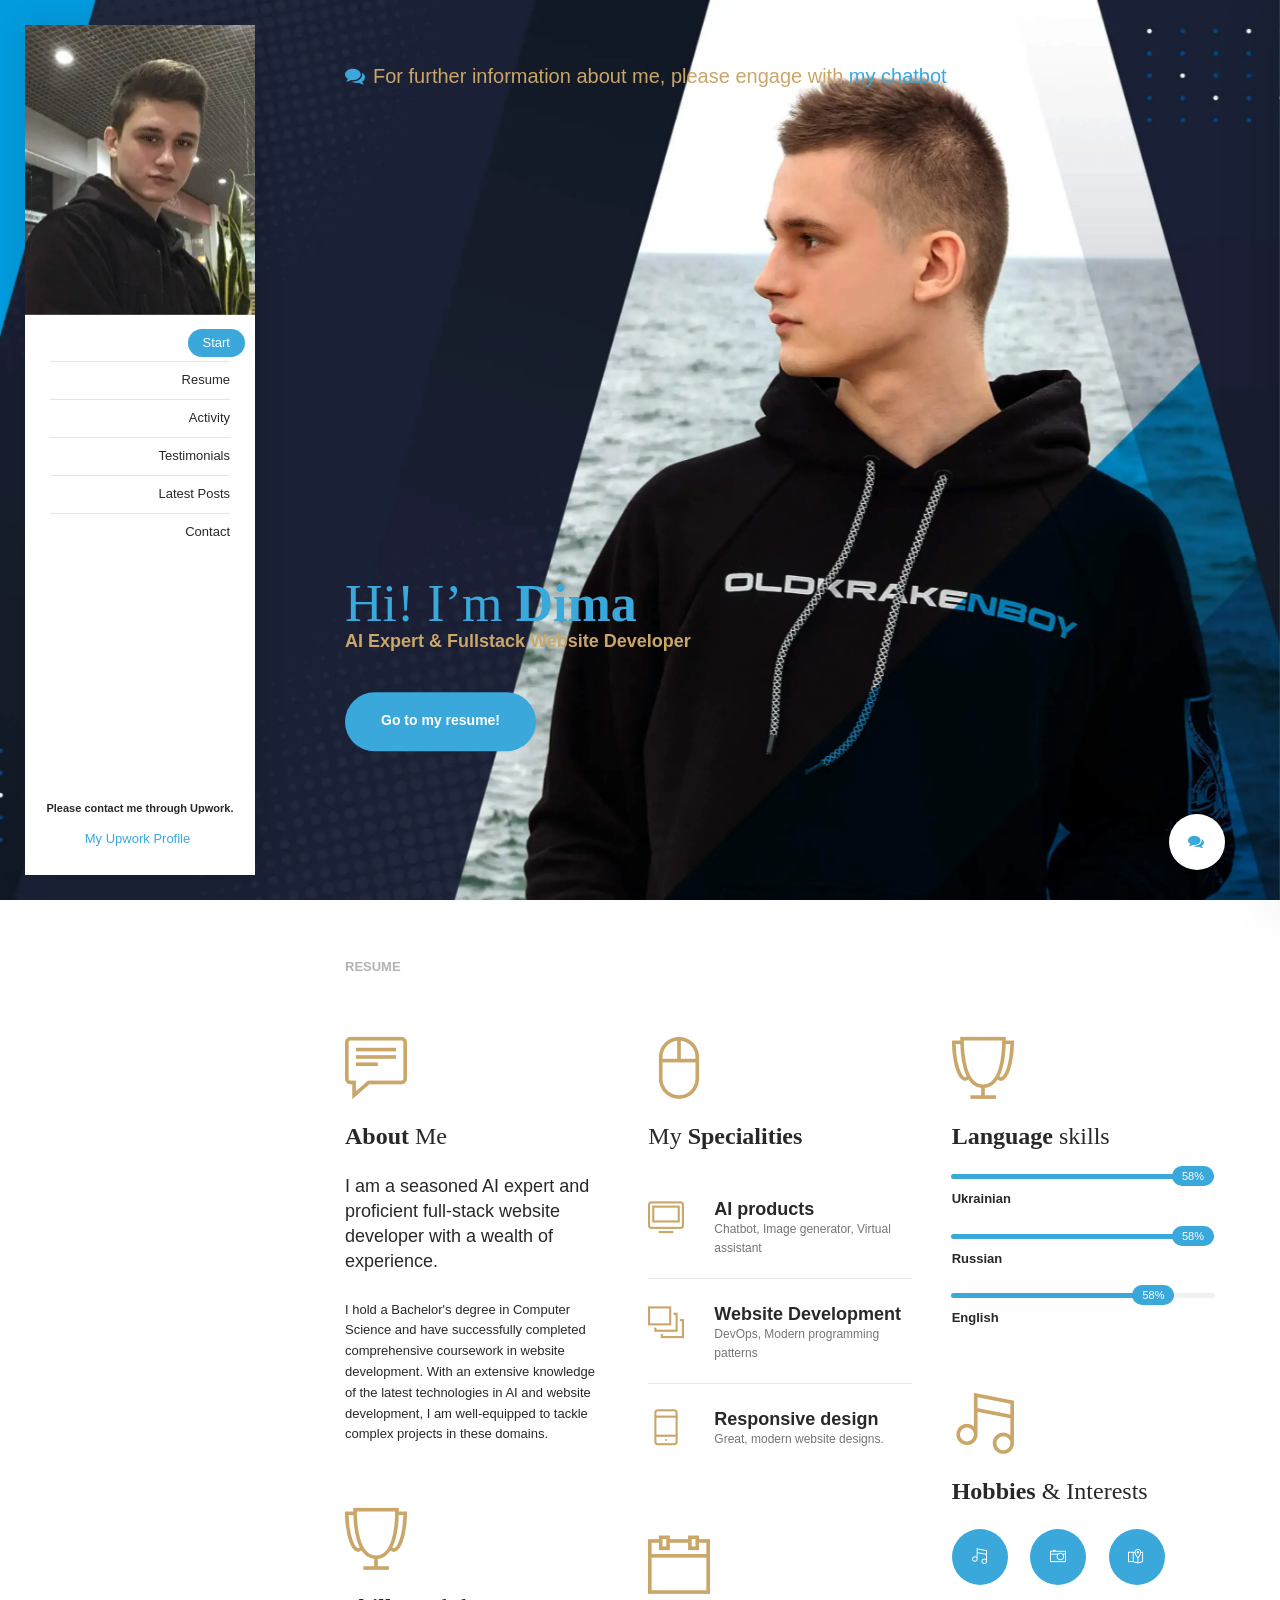
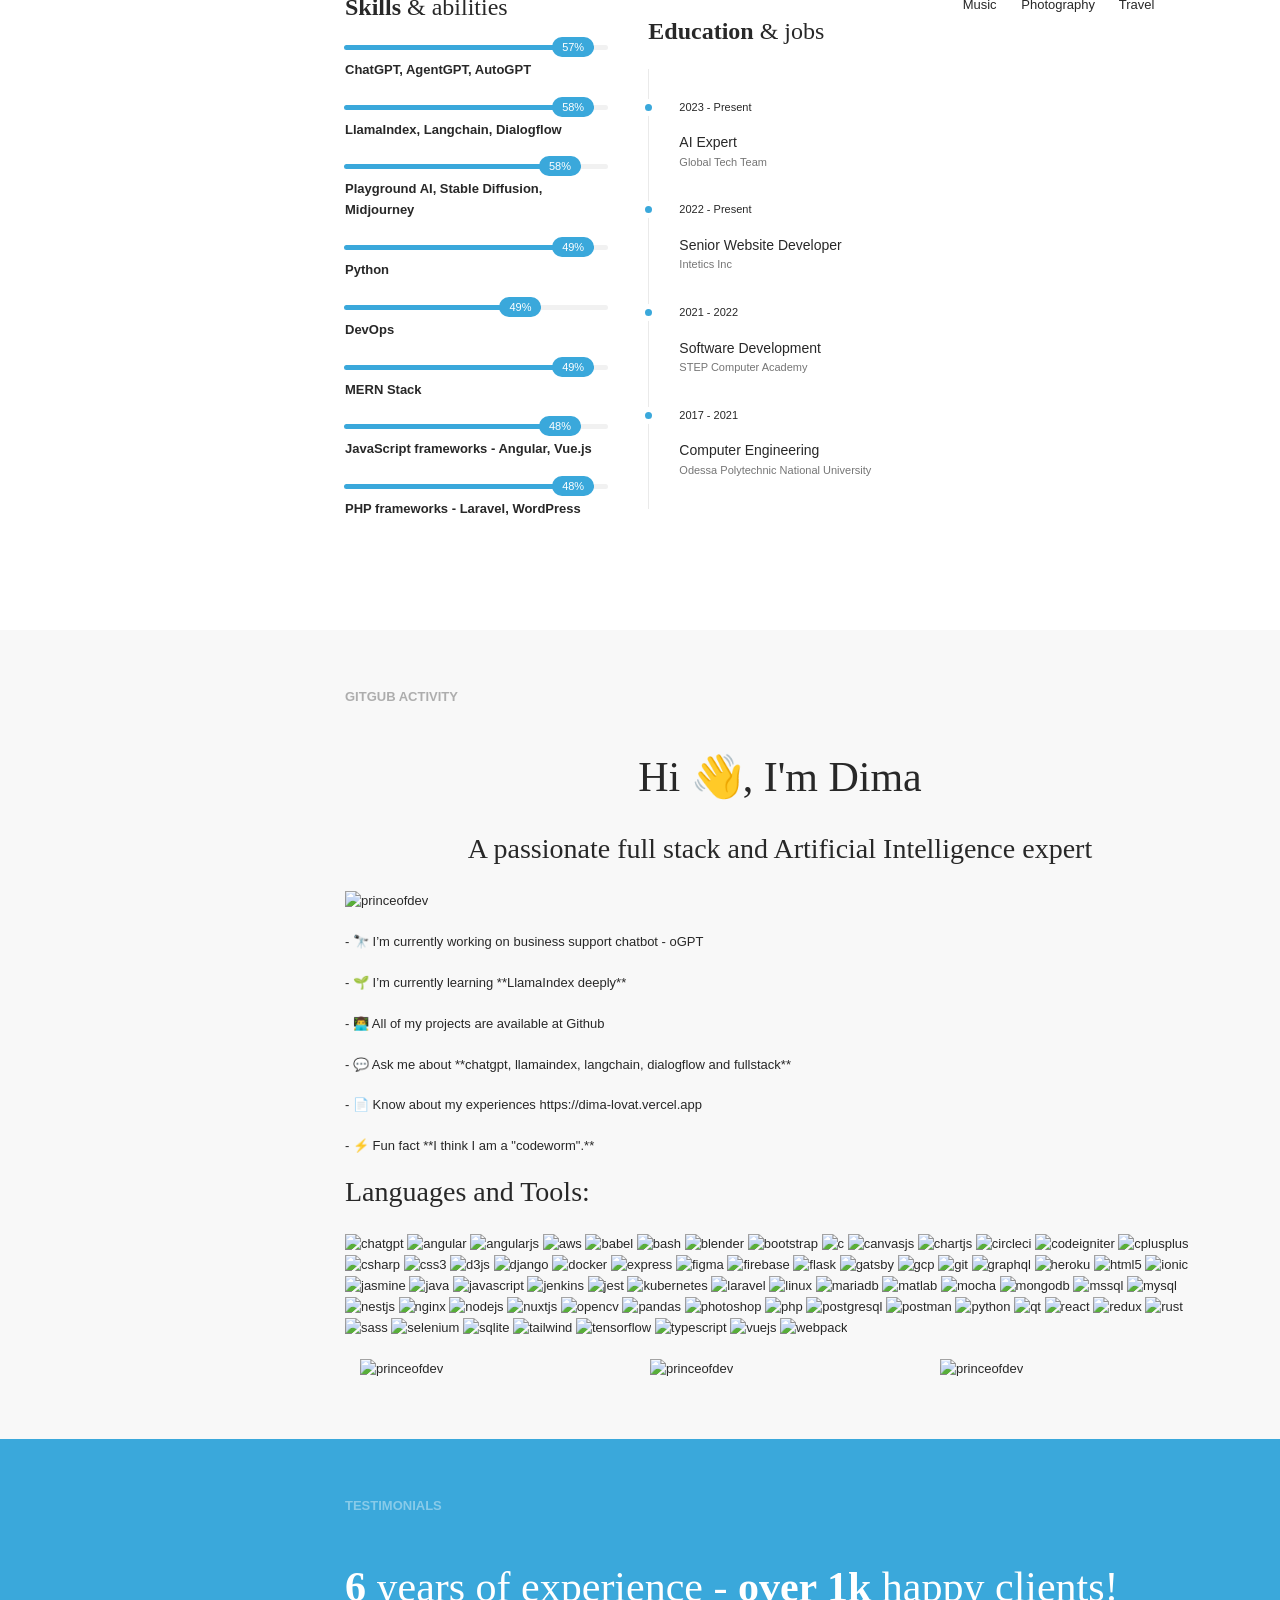
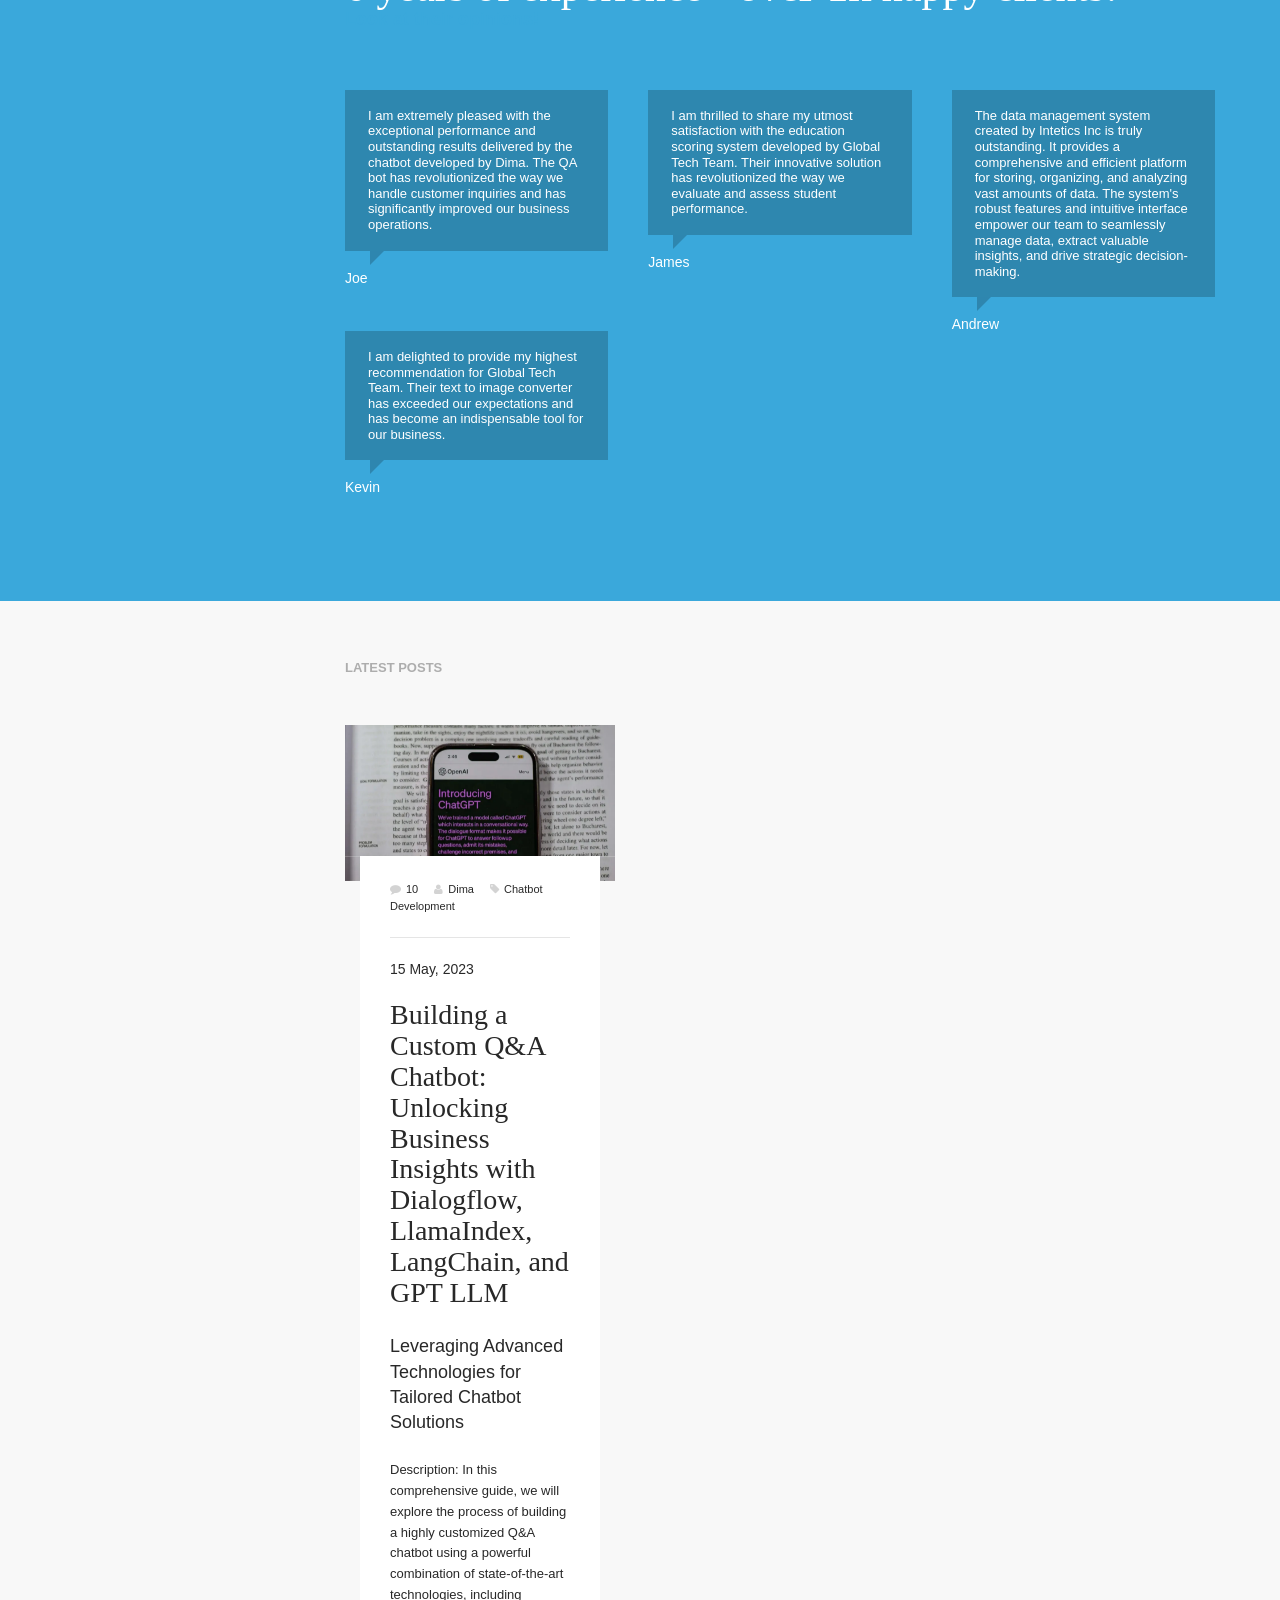
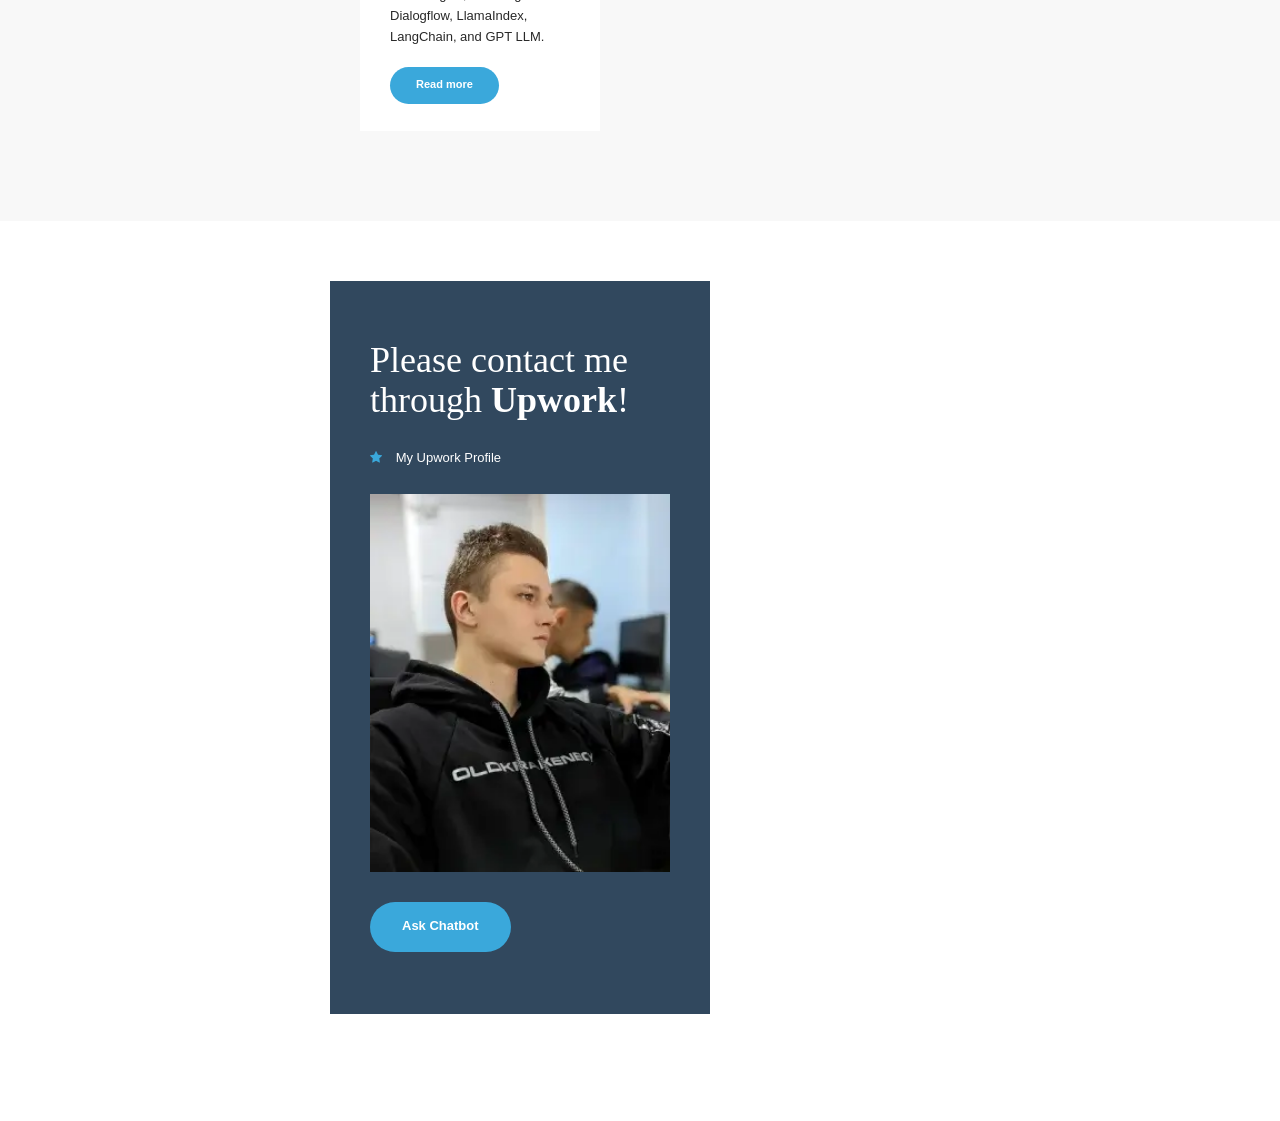
==== index.html @ c326ad03 "jpg to webp" ====
<!DOCTYPE html>
<html lang="en">
    <head>
        <meta http-equiv="Content-Type" content="text/html; charset=UTF-8" />
        <meta name="viewport" content="width=device-width, initial-scale=1.0, maximum-scale=1.0, user-scalable=0" />

        <title>Dima</title>

        <link rel="shortcut icon" href="assets/img/favicon.png" />
        <link rel="apple-touch-icon" href="assets/img/favicon_60x60.png" />
        <link rel="apple-touch-icon" sizes="76x76" href="assets/img/favicon_76x76.png" />
        <link rel="apple-touch-icon" sizes="120x120" href="assets/img/favicon_120x120.png" />
        <link rel="apple-touch-icon" sizes="152x152" href="assets/img/favicon_152x152.png" />

        <link rel="stylesheet" href="assets/css/styles.css" />

        <link rel="stylesheet" href="assets/css/theme.css" />
        <link rel="stylesheet" href="assets/css/color/blue-beige.css" id="color" />

    </head>

    <body class="header-vertical">

        <div id="page-loader" class="bg-white"></div>

        <header id="header" class="bg-white hidden-sm hidden-xs">

            <div class="photo">
                <img src="assets/img/photos/avatar.webp" alt="..." />
            </div>

            <nav id="main-menu">
                <ul class="nav nav-vertical">
                    <li><a href="#start"><span>Start</span></a></li>
                    <li><a href="#resume"><span>Resume</span></a></li>
                    <li><a href="#portfolio"><span>Activity</span></a></li>
                    <li><a href="#testimonials"><span>Testimonials</span></a></li>
                    <li><a href="#posts"><span>Latest Posts</span></a></li>
                    <li><a href="#contact"><span>Contact</span></a></li>
                </ul>
            </nav>

            <div class="social-media">
                <strong class="text-sm">Please contact me through Upwork.</strong>
                <ul class="list-inline margin-t-10">
                    <li><a class="custom-color-text" href="https://www.upwork.com/freelancers/~01b60bf5d9cc4f110d">My Upwork Profile</a></li>
                </ul>
            </div>

        </header>

        <div id="content" class="bg-white">

            <section id="start" class="section fullheight bg-white padding-v-60">

                <div class="bg-image animated infinite zooming"><img src="assets/img/photos/bg.webp" alt="..." /></div>

                <div class="container container-wide text-lg text-tertiary">
                    <i class="icon-before fa fa-comments text-primary"></i>For further information about me, please engage with <a href="#" data-target="messenger" class="text-primary">my chatbot</a>
                </div>

                <div class="container container-wide v-bottom padding-v-80">
                    <h1 class="text-lg margin-b-0 custom-color-text">Hi! I’m <strong>Dima</strong></h1>
                    <h5 class="text-tertiary margin-b-40">AI Expert & Fullstack Website Developer</h5>
                    <span data-target="local-scroll"><a href="#resume" class="btn btn-lg btn-primary"><span>Go to my resume!</span><i class="ti-arrow-down"></i></a></span>
                </div>
                
            </section>

            <section id="resume" class="section padding-v-60">

                <div class="container container-wide">

                    <h6 class="margin-b-50">Resume</h6>
                    
                    <div class="row padding-lg">
                        <div class="col-md-4 col-sm-6 col-xs-12">

                            <div class="resume-box">
                                <span class="icon animated" data-animation="fadeInDown"><i class="ti-comment-alt text-tertiary"></i></span>
                                <h4><strong>About</strong> Me</h4>
                                <p class="lead">I am a seasoned AI expert and proficient full-stack website developer with a wealth of experience.</p>
                                <p>I hold a Bachelor's degree in Computer Science and have successfully completed comprehensive coursework in website development. With an extensive knowledge of the latest technologies in AI and website development, I am well-equipped to tackle complex projects in these domains.</p>   
                            </div>

                            <div class="resume-box">
                                <span class="icon animated" data-animation="fadeInDown"><i class="ti-cup text-tertiary"></i></span>
                                <h4><strong>Skills</strong> &amp; abilities</h4>
                                <div class="skill">
                                    <div class="progress progress-animated">
                                        <div class="progress-bar progress-bar-primary" role="progressbar" aria-valuenow="95" aria-valuemin="0" aria-valuemax="100">
                                            <span></span>
                                        </div>
                                    </div>
                                    <strong>ChatGPT, AgentGPT, AutoGPT</strong>
                                </div>
                                <div class="skill">
                                    <div class="progress progress-animated">
                                        <div class="progress-bar progress-bar-primary" role="progressbar" aria-valuenow="95" aria-valuemin="0" aria-valuemax="100">
                                            <span></span>
                                        </div>
                                    </div>
                                    <strong>LlamaIndex, Langchain, Dialogflow</strong>
                                </div>
                                <div class="skill">
                                    <div class="progress progress-animated">
                                        <div class="progress-bar progress-bar-primary" role="progressbar" aria-valuenow="90" aria-valuemin="0" aria-valuemax="100">
                                            <span></span>
                                        </div>
                                    </div>
                                    <strong>Playground AI, Stable Diffusion, Midjourney</strong>
                                </div>
                                <div class="skill">
                                    <div class="progress progress-animated">
                                        <div class="progress-bar progress-bar-primary" role="progressbar" aria-valuenow="95" aria-valuemin="0" aria-valuemax="100">
                                            <span></span>
                                        </div>
                                    </div>
                                    <strong>Python</strong>
                                </div>
                                <div class="skill">
                                    <div class="progress progress-animated">
                                        <div class="progress-bar progress-bar-primary" role="progressbar" aria-valuenow="75" aria-valuemin="0" aria-valuemax="100">
                                            <span></span>
                                        </div>
                                    </div>
                                    <strong>DevOps</strong>
                                </div>
                                <div class="skill">
                                    <div class="progress progress-animated">
                                        <div class="progress-bar progress-bar-primary" role="progressbar" aria-valuenow="95" aria-valuemin="0" aria-valuemax="100">
                                            <span></span>
                                        </div>
                                    </div>
                                    <strong>MERN Stack</strong>
                                </div>
                                <div class="skill">
                                    <div class="progress progress-animated">
                                        <div class="progress-bar progress-bar-primary" role="progressbar" aria-valuenow="90" aria-valuemin="0" aria-valuemax="100">
                                            <span></span>
                                        </div>
                                    </div>
                                    <strong>JavaScript frameworks - Angular, Vue.js</strong>
                                </div>
                                <div class="skill">
                                    <div class="progress progress-animated">
                                        <div class="progress-bar progress-bar-primary" role="progressbar" aria-valuenow="95" aria-valuemin="0" aria-valuemax="100">
                                            <span></span>
                                        </div>
                                    </div>
                                    <strong>PHP frameworks - Laravel, WordPress</strong>
                                </div>
                            </div>

                        </div>
                        <div class="col-md-4 col-sm-6 col-xs-12">

                            <div class="resume-box">
                                <span class="icon animated" data-animation="fadeInDown"><i class="ti-mouse-alt text-tertiary"></i></span>
                                <h4>My <strong>Specialities</strong></h4>
                                <div class="speciality">
                                    <span class="speciality-icon"><i class="text-tertiary ti-desktop"></i></span>
                                    <div class="speciality-content">
                                        <h5 class="margin-b-0">AI products</h5>
                                        <p class="speciaity-description">Chatbot, Image generator, Virtual assistant</p>
                                    </div>
                                </div>
                                <div class="speciality">
                                    <span class="speciality-icon"><i class="text-tertiary ti-layers-alt"></i></span>
                                    <div class="speciality-content">
                                        <h5 class="margin-b-0">Website Development</h5>
                                        <p class="speciaity-description">DevOps, Modern programming patterns</p>
                                    </div>
                                </div>
                                <div class="speciality">
                                    <span class="speciality-icon"><i class="text-tertiary ti-mobile"></i></span>
                                    <div class="speciality-content">
                                        <h5 class="margin-b-0">Responsive design</h5>
                                        <p class="speciaity-description">Great, modern website designs.</p>
                                    </div>
                                </div>
                            </div>

                            <div class="resume-box">
                                <span class="icon animated" data-animation="fadeInDown"><i class="ti-calendar text-tertiary"></i></span>
                                <h4><strong>Education</strong> &amp; jobs</h4>
                                <div class="timeline">
                                    <div class="timeline-event te-primary">
                                        <span class="event-date">2023 - Present</span>
                                        <span class="event-name">AI Expert</span>
                                        <span class="event-description">Global Tech Team</span>
                                    </div>
                                    <div class="timeline-event te-primary">
                                        <span class="event-date">2022 - Present</span>
                                        <span class="event-name">Senior Website Developer</span>
                                        <span class="event-description">Intetics Inc</span>
                                    </div>
                                    <div class="timeline-event te-primary">
                                        <span class="event-date">2021 - 2022</span>
                                        <span class="event-name">Software Development</span>
                                        <span class="event-description">STEP Computer Academy</span>
                                    </div>
                                    <div class="timeline-event te-primary">
                                        <span class="event-date">2017 - 2021</span>
                                        <span class="event-name">Computer Engineering</span>
                                        <span class="event-description">Odessa Polytechnic National University</span>
                                    </div>
                                </div>
                            </div>

                        </div>
                        <div class="col-md-4 col-sm-6 col-xs-12">

                            <div class="resume-box">
                                <span class="icon animated" data-animation="fadeInDown"><i class="ti-cup text-tertiary"></i></span>
                                <h4><strong>Language</strong> skills</h4>
                                <div class="skill">
                                    <div class="progress progress-animated">
                                        <div class="progress-bar progress-bar-primary" role="progressbar" aria-valuenow="100" aria-valuemin="0" aria-valuemax="100">
                                            <span></span>
                                        </div>
                                    </div>
                                    <strong>Ukrainian</strong>
                                </div>
                                <div class="skill">
                                    <div class="progress progress-animated">
                                        <div class="progress-bar progress-bar-primary" role="progressbar" aria-valuenow="100" aria-valuemin="0" aria-valuemax="100">
                                            <span></span>
                                        </div>
                                    </div>
                                    <strong>Russian</strong>
                                </div>
                                <div class="skill">
                                    <div class="progress progress-animated">
                                        <div class="progress-bar progress-bar-primary" role="progressbar" aria-valuenow="85" aria-valuemin="0" aria-valuemax="100">
                                            <span></span>
                                        </div>
                                    </div>
                                    <strong>English</strong>
                                </div>
                            </div>

                            <div class="resume-box">
                                <span class="icon animated" data-animation="fadeInDown"><i class="ti-music-alt text-tertiary"></i></span>
                                <h4><strong>Hobbies</strong> &amp; Interests</h4>
                                    <ul class="list-inline">
                                    <li>
                                        <div class="icon-box text-center">
                                            <span class="icon icon-sm icon-circle icon-primary icon-filled"><i class="ti-music-alt"></i></span>
                                            <span class="title">Music</span>
                                        </div> 
                                    </li> 
                                    <li>
                                        <div class="icon-box text-center">
                                            <span class="icon icon-sm icon-circle icon-primary icon-filled"><i class="ti-camera"></i></span>
                                            <span class="title">Photography</span>
                                        </div> 
                                    </li> 
                                    <li>
                                        <div class="icon-box text-center">
                                            <span class="icon icon-sm icon-circle icon-primary icon-filled"><i class="ti-map-alt"></i></span>
                                            <span class="title">Travel</span>
                                        </div> 
                                    </li> 
                                </ul>
                            </div>

                        </div>
                    </div>     

                </div>
                
            </section>
            <section id="portfolio" class="section bg-grey padding-v-60">
                <div class="container container-wide">
                    <h6 class="margin-b-50">Gitgub Activity</h6>

                    <h1 align="center">Hi 👋, I'm Dima</h1>
                    <h3 align="center">A passionate full stack and Artificial Intelligence expert</h3>
                    <p align="left"> <img src="https://komarev.com/ghpvc/?username=princeofdev&label=Profile%20views&color=0e75b6&style=flat" alt="princeofdev" /> </p>

                    <p>- 🔭 I’m currently working on business support chatbot - <a href="https://github.com/princeofdev/oGPT">oGPT</a></p>

                    <p>- 🌱 I’m currently learning **LlamaIndex deeply**</p>

                    <p>- 👨‍💻 All of my projects are available at <a href="https://github.com/princeofdev">Github</a></p>

                    <p>- 💬 Ask me about **chatgpt, llamaindex, langchain, dialogflow and fullstack**</p>

                    <p>- 📄 Know about my experiences <a href="https://dima-lovat.vercel.app">https://dima-lovat.vercel.app</a></p>

                    <p>- ⚡ Fun fact **I think I am a "codeworm".**</p>

                    <h3 align="left">Languages and Tools:</h3>
                    <p align="left"> <a href="https://openai.com" target="_blank" rel="noreferrer"> <img src="https://img.uxwing.com/wp-content/themes/uxwing/download/brands-social-media/chatgpt-icon.svg" alt="chatgpt" width="40" height="40"/> </a> <a href="https://angular.io" target="_blank" rel="noreferrer"> <img src="https://angular.io/assets/images/logos/angular/angular.svg" alt="angular" width="40" height="40"/> </a> <a href="https://angular.io" target="_blank" rel="noreferrer"> <img src="https://raw.githubusercontent.com/devicons/devicon/master/icons/angularjs/angularjs-original-wordmark.svg" alt="angularjs" width="40" height="40"/> </a> <a href="https://aws.amazon.com" target="_blank" rel="noreferrer"> <img src="https://raw.githubusercontent.com/devicons/devicon/master/icons/amazonwebservices/amazonwebservices-original-wordmark.svg" alt="aws" width="40" height="40"/> </a> <a href="https://babeljs.io/" target="_blank" rel="noreferrer"> <img src="https://www.vectorlogo.zone/logos/babeljs/babeljs-icon.svg" alt="babel" width="40" height="40"/> </a> <a href="https://www.gnu.org/software/bash/" target="_blank" rel="noreferrer"> <img src="https://www.vectorlogo.zone/logos/gnu_bash/gnu_bash-icon.svg" alt="bash" width="40" height="40"/> </a> <a href="https://www.blender.org/" target="_blank" rel="noreferrer"> <img src="https://download.blender.org/branding/community/blender_community_badge_white.svg" alt="blender" width="40" height="40"/> </a> <a href="https://getbootstrap.com" target="_blank" rel="noreferrer"> <img src="https://raw.githubusercontent.com/devicons/devicon/master/icons/bootstrap/bootstrap-plain-wordmark.svg" alt="bootstrap" width="40" height="40"/> </a> <a href="https://www.cprogramming.com/" target="_blank" rel="noreferrer"> <img src="https://raw.githubusercontent.com/devicons/devicon/master/icons/c/c-original.svg" alt="c" width="40" height="40"/> </a> <a href="https://canvasjs.com" target="_blank" rel="noreferrer"> <img src="https://raw.githubusercontent.com/Hardik0307/Hardik0307/master/assets/canvasjs-charts.svg" alt="canvasjs" width="40" height="40"/> </a> <a href="https://www.chartjs.org" target="_blank" rel="noreferrer"> <img src="https://www.chartjs.org/media/logo-title.svg" alt="chartjs" width="40" height="40"/> </a> <a href="https://circleci.com" target="_blank" rel="noreferrer"> <img src="https://www.vectorlogo.zone/logos/circleci/circleci-icon.svg" alt="circleci" width="40" height="40"/> </a> <a href="https://codeigniter.com" target="_blank" rel="noreferrer"> <img src="https://cdn.worldvectorlogo.com/logos/codeigniter.svg" alt="codeigniter" width="40" height="40"/> </a> <a href="https://www.w3schools.com/cpp/" target="_blank" rel="noreferrer"> <img src="https://raw.githubusercontent.com/devicons/devicon/master/icons/cplusplus/cplusplus-original.svg" alt="cplusplus" width="40" height="40"/> </a> <a href="https://www.w3schools.com/cs/" target="_blank" rel="noreferrer"> <img src="https://raw.githubusercontent.com/devicons/devicon/master/icons/csharp/csharp-original.svg" alt="csharp" width="40" height="40"/> </a> <a href="https://www.w3schools.com/css/" target="_blank" rel="noreferrer"> <img src="https://raw.githubusercontent.com/devicons/devicon/master/icons/css3/css3-original-wordmark.svg" alt="css3" width="40" height="40"/> </a> <a href="https://d3js.org/" target="_blank" rel="noreferrer"> <img src="https://raw.githubusercontent.com/devicons/devicon/master/icons/d3js/d3js-original.svg" alt="d3js" width="40" height="40"/> </a> <a href="https://www.djangoproject.com/" target="_blank" rel="noreferrer"> <img src="https://cdn.worldvectorlogo.com/logos/django.svg" alt="django" width="40" height="40"/> </a> <a href="https://www.docker.com/" target="_blank" rel="noreferrer"> <img src="https://raw.githubusercontent.com/devicons/devicon/master/icons/docker/docker-original-wordmark.svg" alt="docker" width="40" height="40"/> </a> <a href="https://expressjs.com" target="_blank" rel="noreferrer"> <img src="https://raw.githubusercontent.com/devicons/devicon/master/icons/express/express-original-wordmark.svg" alt="express" width="40" height="40"/> </a> <a href="https://www.figma.com/" target="_blank" rel="noreferrer"> <img src="https://www.vectorlogo.zone/logos/figma/figma-icon.svg" alt="figma" width="40" height="40"/> </a> <a href="https://firebase.google.com/" target="_blank" rel="noreferrer"> <img src="https://www.vectorlogo.zone/logos/firebase/firebase-icon.svg" alt="firebase" width="40" height="40"/> </a> <a href="https://flask.palletsprojects.com/" target="_blank" rel="noreferrer"> <img src="https://www.vectorlogo.zone/logos/pocoo_flask/pocoo_flask-icon.svg" alt="flask" width="40" height="40"/> </a> <a href="https://www.gatsbyjs.com/" target="_blank" rel="noreferrer"> <img src="https://www.vectorlogo.zone/logos/gatsbyjs/gatsbyjs-icon.svg" alt="gatsby" width="40" height="40"/> </a> <a href="https://cloud.google.com" target="_blank" rel="noreferrer"> <img src="https://www.vectorlogo.zone/logos/google_cloud/google_cloud-icon.svg" alt="gcp" width="40" height="40"/> </a> <a href="https://git-scm.com/" target="_blank" rel="noreferrer"> <img src="https://www.vectorlogo.zone/logos/git-scm/git-scm-icon.svg" alt="git" width="40" height="40"/> </a> <a href="https://graphql.org" target="_blank" rel="noreferrer"> <img src="https://www.vectorlogo.zone/logos/graphql/graphql-icon.svg" alt="graphql" width="40" height="40"/> </a> <a href="https://heroku.com" target="_blank" rel="noreferrer"> <img src="https://www.vectorlogo.zone/logos/heroku/heroku-icon.svg" alt="heroku" width="40" height="40"/> </a> <a href="https://www.w3.org/html/" target="_blank" rel="noreferrer"> <img src="https://raw.githubusercontent.com/devicons/devicon/master/icons/html5/html5-original-wordmark.svg" alt="html5" width="40" height="40"/> </a> <a href="https://ionicframework.com" target="_blank" rel="noreferrer"> <img src="https://upload.wikimedia.org/wikipedia/commons/d/d1/Ionic_Logo.svg" alt="ionic" width="40" height="40"/> </a> <a href="https://jasmine.github.io/" target="_blank" rel="noreferrer"> <img src="https://www.vectorlogo.zone/logos/jasmine/jasmine-icon.svg" alt="jasmine" width="40" height="40"/> </a> <a href="https://www.java.com" target="_blank" rel="noreferrer"> <img src="https://raw.githubusercontent.com/devicons/devicon/master/icons/java/java-original.svg" alt="java" width="40" height="40"/> </a> <a href="https://developer.mozilla.org/en-US/docs/Web/JavaScript" target="_blank" rel="noreferrer"> <img src="https://raw.githubusercontent.com/devicons/devicon/master/icons/javascript/javascript-original.svg" alt="javascript" width="40" height="40"/> </a> <a href="https://www.jenkins.io" target="_blank" rel="noreferrer"> <img src="https://www.vectorlogo.zone/logos/jenkins/jenkins-icon.svg" alt="jenkins" width="40" height="40"/> </a> <a href="https://jestjs.io" target="_blank" rel="noreferrer"> <img src="https://www.vectorlogo.zone/logos/jestjsio/jestjsio-icon.svg" alt="jest" width="40" height="40"/> </a> <a href="https://kubernetes.io" target="_blank" rel="noreferrer"> <img src="https://www.vectorlogo.zone/logos/kubernetes/kubernetes-icon.svg" alt="kubernetes" width="40" height="40"/> </a> <a href="https://laravel.com/" target="_blank" rel="noreferrer"> <img src="https://raw.githubusercontent.com/devicons/devicon/master/icons/laravel/laravel-plain-wordmark.svg" alt="laravel" width="40" height="40"/> </a> <a href="https://www.linux.org/" target="_blank" rel="noreferrer"> <img src="https://raw.githubusercontent.com/devicons/devicon/master/icons/linux/linux-original.svg" alt="linux" width="40" height="40"/> </a> <a href="https://mariadb.org/" target="_blank" rel="noreferrer"> <img src="https://www.vectorlogo.zone/logos/mariadb/mariadb-icon.svg" alt="mariadb" width="40" height="40"/> </a> <a href="https://www.mathworks.com/" target="_blank" rel="noreferrer"> <img src="https://upload.wikimedia.org/wikipedia/commons/2/21/Matlab_Logo.png" alt="matlab" width="40" height="40"/> </a> <a href="https://mochajs.org" target="_blank" rel="noreferrer"> <img src="https://www.vectorlogo.zone/logos/mochajs/mochajs-icon.svg" alt="mocha" width="40" height="40"/> </a> <a href="https://www.mongodb.com/" target="_blank" rel="noreferrer"> <img src="https://raw.githubusercontent.com/devicons/devicon/master/icons/mongodb/mongodb-original-wordmark.svg" alt="mongodb" width="40" height="40"/> </a> <a href="https://www.microsoft.com/en-us/sql-server" target="_blank" rel="noreferrer"> <img src="https://www.svgrepo.com/show/303229/microsoft-sql-server-logo.svg" alt="mssql" width="40" height="40"/> </a> <a href="https://www.mysql.com/" target="_blank" rel="noreferrer"> <img src="https://raw.githubusercontent.com/devicons/devicon/master/icons/mysql/mysql-original-wordmark.svg" alt="mysql" width="40" height="40"/> </a> <a href="https://nestjs.com/" target="_blank" rel="noreferrer"> <img src="https://raw.githubusercontent.com/devicons/devicon/master/icons/nestjs/nestjs-plain.svg" alt="nestjs" width="40" height="40"/> </a> <a href="https://www.nginx.com" target="_blank" rel="noreferrer"> <img src="https://raw.githubusercontent.com/devicons/devicon/master/icons/nginx/nginx-original.svg" alt="nginx" width="40" height="40"/> </a> <a href="https://nodejs.org" target="_blank" rel="noreferrer"> <img src="https://raw.githubusercontent.com/devicons/devicon/master/icons/nodejs/nodejs-original-wordmark.svg" alt="nodejs" width="40" height="40"/> </a> <a href="https://nuxtjs.org/" target="_blank" rel="noreferrer"> <img src="https://www.vectorlogo.zone/logos/nuxtjs/nuxtjs-icon.svg" alt="nuxtjs" width="40" height="40"/> </a> <a href="https://opencv.org/" target="_blank" rel="noreferrer"> <img src="https://www.vectorlogo.zone/logos/opencv/opencv-icon.svg" alt="opencv" width="40" height="40"/> </a> <a href="https://pandas.pydata.org/" target="_blank" rel="noreferrer"> <img src="https://raw.githubusercontent.com/devicons/devicon/2ae2a900d2f041da66e950e4d48052658d850630/icons/pandas/pandas-original.svg" alt="pandas" width="40" height="40"/> </a> <a href="https://www.photoshop.com/en" target="_blank" rel="noreferrer"> <img src="https://raw.githubusercontent.com/devicons/devicon/master/icons/photoshop/photoshop-line.svg" alt="photoshop" width="40" height="40"/> </a> <a href="https://www.php.net" target="_blank" rel="noreferrer"> <img src="https://raw.githubusercontent.com/devicons/devicon/master/icons/php/php-original.svg" alt="php" width="40" height="40"/> </a> <a href="https://www.postgresql.org" target="_blank" rel="noreferrer"> <img src="https://raw.githubusercontent.com/devicons/devicon/master/icons/postgresql/postgresql-original-wordmark.svg" alt="postgresql" width="40" height="40"/> </a> <a href="https://postman.com" target="_blank" rel="noreferrer"> <img src="https://www.vectorlogo.zone/logos/getpostman/getpostman-icon.svg" alt="postman" width="40" height="40"/> </a> <a href="https://www.python.org" target="_blank" rel="noreferrer"> <img src="https://raw.githubusercontent.com/devicons/devicon/master/icons/python/python-original.svg" alt="python" width="40" height="40"/> </a> <a href="https://www.qt.io/" target="_blank" rel="noreferrer"> <img src="https://upload.wikimedia.org/wikipedia/commons/0/0b/Qt_logo_2016.svg" alt="qt" width="40" height="40"/> </a> <a href="https://reactjs.org/" target="_blank" rel="noreferrer"> <img src="https://raw.githubusercontent.com/devicons/devicon/master/icons/react/react-original-wordmark.svg" alt="react" width="40" height="40"/> </a> <a href="https://redux.js.org" target="_blank" rel="noreferrer"> <img src="https://raw.githubusercontent.com/devicons/devicon/master/icons/redux/redux-original.svg" alt="redux" width="40" height="40"/> </a> <a href="https://www.rust-lang.org" target="_blank" rel="noreferrer"> <img src="https://raw.githubusercontent.com/devicons/devicon/master/icons/rust/rust-plain.svg" alt="rust" width="40" height="40"/> </a> <a href="https://sass-lang.com" target="_blank" rel="noreferrer"> <img src="https://raw.githubusercontent.com/devicons/devicon/master/icons/sass/sass-original.svg" alt="sass" width="40" height="40"/> </a> <a href="https://www.selenium.dev" target="_blank" rel="noreferrer"> <img src="https://raw.githubusercontent.com/detain/svg-logos/780f25886640cef088af994181646db2f6b1a3f8/svg/selenium-logo.svg" alt="selenium" width="40" height="40"/> </a> <a href="https://www.sqlite.org/" target="_blank" rel="noreferrer"> <img src="https://www.vectorlogo.zone/logos/sqlite/sqlite-icon.svg" alt="sqlite" width="40" height="40"/> </a> <a href="https://tailwindcss.com/" target="_blank" rel="noreferrer"> <img src="https://www.vectorlogo.zone/logos/tailwindcss/tailwindcss-icon.svg" alt="tailwind" width="40" height="40"/> </a> <a href="https://www.tensorflow.org" target="_blank" rel="noreferrer"> <img src="https://www.vectorlogo.zone/logos/tensorflow/tensorflow-icon.svg" alt="tensorflow" width="40" height="40"/> </a> <a href="https://www.typescriptlang.org/" target="_blank" rel="noreferrer"> <img src="https://raw.githubusercontent.com/devicons/devicon/master/icons/typescript/typescript-original.svg" alt="typescript" width="40" height="40"/> </a> <a href="https://vuejs.org/" target="_blank" rel="noreferrer"> <img src="https://raw.githubusercontent.com/devicons/devicon/master/icons/vuejs/vuejs-original-wordmark.svg" alt="vuejs" width="40" height="40"/> </a> <a href="https://webpack.js.org" target="_blank" rel="noreferrer"> <img src="https://raw.githubusercontent.com/devicons/devicon/d00d0969292a6569d45b06d3f350f463a0107b0d/icons/webpack/webpack-original-wordmark.svg" alt="webpack" width="40" height="40"/> </a> </p>

                    <div>
                        <div class="col-md-4"><img width="100%" src="https://github-readme-stats.vercel.app/api/top-langs?username=princeofdev&show_icons=true&locale=en&layout=compact" alt="princeofdev" /></div>
    
                        <div class="col-md-4"><img src="https://github-readme-stats.vercel.app/api?username=princeofdev&show_icons=true&locale=en" alt="princeofdev" /></div>
    
                        <div class="col-md-4"><img src="https://github-readme-streak-stats.herokuapp.com/?user=princeofdev&" alt="princeofdev" /></div>
                    </div>
                </div>
                
            </section>
            <section id="testimonials" class="section bg-primary dark padding-v-60">

                <div class="container container-wide">

                    <h6 class="margin-b-50">Testimonials</h6>

                    <h1 class="margin-b-0"><strong>6</strong> years of experience - <strong>over 1k</strong> happy clients!</h1>
                    <h5 class="text-primary margin-b-60">Look at their opinions!</h5>
                    
                    <div class="row padding-lg">
                        
                        <div class="col-lg-4 col-sm-6">
                            <div class="testimonial testimonial-dark">
                            <div class="testimonial-content font-alt">
                                I am extremely pleased with the exceptional performance and outstanding results delivered by the chatbot developed by Dima. The QA bot has revolutionized the way we handle customer inquiries and has significantly improved our business operations.
                            </div>
                            <div class="testimonial-author testimonial-with-photo">
                                <div>
                                    <span class="name">Joe</span>
                                </div>
                            </div>
                            </div>
                            <div class="testimonial testimonial-dark">
                            <div class="testimonial-content font-alt">
                                I am delighted to provide my highest recommendation for Global Tech Team. Their text to image converter has exceeded our expectations and has become an indispensable tool for our business. 
                            </div>
                            <div class="testimonial-author testimonial-with-photo">
                                <div>
                                    <span class="name">Kevin</span>
                                </div>
                            </div>
                            </div>
                        </div>
                        <div class="col-lg-4 col-sm-6">
                            <div class="testimonial testimonial-dark">
                            <div class="testimonial-content font-alt">
                                I am thrilled to share my utmost satisfaction with the education scoring system developed by Global Tech Team. Their innovative solution has revolutionized the way we evaluate and assess student performance.
                            </div>
                            <div class="testimonial-author testimonial-with-photo">
                                <div>
                                    <span class="name">James</span>
                                </div>
                            </div>
                            </div>
                        </div>
                        <div class="col-lg-4 col-sm-6">
                            <div class="testimonial testimonial-dark">
                            <div class="testimonial-content font-alt">
                                The data management system created by Intetics Inc is truly outstanding. It provides a comprehensive and efficient platform for storing, organizing, and analyzing vast amounts of data. The system's robust features and intuitive interface empower our team to seamlessly manage data, extract valuable insights, and drive strategic decision-making.
                            </div>
                            <div class="testimonial-author testimonial-with-photo">
                                <div>
                                    <span class="name">Andrew</span>
                                </div>
                            </div>
                            </div>
                        </div>

                    </div>  

                </div>
                
            </section>
            <section id="posts" class="section bg-grey padding-v-60">

                <div class="container container-wide">

                    <h6 class="margin-b-50">Latest Posts</h6>
                    
                    <div class="row masonry">
                        <div class="masonry-sizer col-lg-4 col-sm-6 col-xs-12"></div>  
                        <article class="post post-item masonry-item col-lg-4 col-sm-6 col-xs-12">
                            <div class="post-photo">
                                <img src="assets/img/photos/post-01.webp" alt="..." />
                            </div>
                            <div class="post-content animated" data-animation="fadeInUp">
                                <div class="meta">
                                    <span><i class="fa fa-comment"></i><a href="#">10</a></span>
                                    <span><i class="fa fa-user"></i><a href="#">Dima</a></span>
                                    <span><i class="fa fa-tag"></i><a href="#">Chatbot Development</a></span>
                                </div>
                                <div class="date">15 May, 2023</div>
                                <h3><a href="https://medium.com/@zarubavoobshe2120/building-a-custom-q-a-chatbot-unlocking-business-insights-with-dialogflow-llamaindex-langchain-fe72a90d818f">Building a Custom Q&A Chatbot: Unlocking Business Insights with Dialogflow, LlamaIndex, LangChain, and GPT LLM</a></h3>
                                <p class="lead">Leveraging Advanced Technologies for Tailored Chatbot Solutions</p>
                                <p>Description: In this comprehensive guide, we will explore the process of building a highly customized Q&A chatbot using a powerful combination of state-of-the-art technologies, including Dialogflow, LlamaIndex, LangChain, and GPT LLM.</p>
                                <a href="https://medium.com/@zarubavoobshe2120/building-a-custom-q-a-chatbot-unlocking-business-insights-with-dialogflow-llamaindex-langchain-fe72a90d818f" class="btn btn-primary btn-xs"><span>Read more</span><i class="ti-arrow-right"></i></a>
                            </div>
                        </article>
                    </div>  

                </div>
                
            </section>
            <section id="contact" class="section padding-v-60 min-fullheight">

                <div id="google-map" class="bg-image" data-style="light">
                    <iframe id="location-map" src="https://www.google.com/maps/embed?pb=!1m18!1m12!1m3!1d2742.3790186748815!2d30.788584575372358!3d46.57974415832212!2m3!1f0!2f0!3f0!3m2!1i1024!2i768!4f13.1!3m3!1m2!1s0x40c624d6a0975c73%3A0x3e0e850dc1370832!2sKrymska%20St!5e0!3m2!1sen!2sua!4v1684106346168!5m2!1sen!2sua" width="100%" height="100%" style="border:0;" allowfullscreen="" loading="lazy" referrerpolicy="no-referrer-when-downgrade"></iframe>
                </div>

                <div class="contact-box bg-secondary dark animated" data-animation="flipInY">
                    <h2>Please contact me through <strong>Upwork</strong>!</h2>
                    <ul class="list-unstyled">
                        <li>
                            <i class="margin-r-10 text-primary fa fa-star"></i>
                            <a href="https://www.upwork.com/freelancers/~01b60bf5d9cc4f110d">My Upwork Profile</a>
                        </li>
                    </ul>
                    <div class="margin-b-30">
                        <img width="100%" src="assets/img/photos/contact.webp" alt="me" />
                    </div>
                    <a href="#" class="btn btn-primary" data-target="messenger"><span>Ask Chatbot</span><i class="fa fa-comments"></i></a>
                </div>

            </section>

        </div>
        <a href="#" id="messenger-toggle" data-target="messenger" class="icon icon-sm icon-circle animated" data-animation="bounceIn" data-animation-delay="300"><i class="fa fa-comments"></i></a>
        <div id="messenger" class="dark">
            <div id="messenger-box">
                <div class="messenger-box-content">
                    <a href="#" class="messenger-close icon icon-hover icon-xs icon-circle icon-white" data-target="messenger"><i class="fa fa-times"></i></a>
                    <img src="assets/img/photos/avatar-96x96.webp" alt="..." class="img-circle margin-b-30" />
                    <h3>Please feel free to interact with <strong>my chatbot</strong> to learn more about me.</h3>

                    <iframe height="430" allow="microphone;" src="https://console.dialogflow.com/api-client/demo/embedded/5fd7aac0-13d4-4f5e-879b-3f2ac739ecbe"></iframe>
                </div>
            </div>
        </div>

        <a href="#" id="mobile-nav-toggle" class="icon icon-circle icon-sm icon-primary icon-hover visible-xs visible-sm" data-target="mobile-nav">
            <i class="ti-menu"></i>
        </a>
        <nav id="mobile-nav" class="bg-white">
            <div class="mobile-nav-wrapper">
                <img src="assets/img/photos/avatar-96x96.webp" alt="..." class="img-circle margin-b-30" />
                <ul class="nav nav-vertical">
                    <li><a href="#start"><span>Start</span></a></li>
                    <li><a href="#resume"><span>Resume</span></a></li>
                    <li><a href="#portfolio"><span>Activity</span></a></li>
                    <li><a href="#testimonials"><span>Testimonials</span></a></li>
                    <li><a href="#posts"><span>Latest Posts</span></a></li>
                    <li><a href="#contact"><span>Contact</span></a></li>
                </ul>
                <div class="margin-t-20">
                    <div class="social-media">
                        <strong class="text-sm">Please contact me through Upwork.</strong>
                        <ul class="list-inline margin-t-10">
                            <li><a class="custom-color-text" href="https://www.upwork.com/freelancers/~01b60bf5d9cc4f110d">My Upwork Profile</a></li>
                        </ul>
                    </div>
                </div>
            </div>
            <a href="#" class="mobile-nav-close icon icon-hover icon-xs icon-circle icon-primary" data-target="mobile-nav"><i class="fa fa-times"></i></a>
        </nav>

        <div id="ajax-modal"></div>
        <div id="ajax-loader"><i class="fa fa-spinner fa-spin"></i></div>

        <script src="assets/js/jquery-1.11.3.min.js"></script>

        <script>
            window.paceOptions = {
                target: '#page-loader',
                ajax: false
            };
        </script>
        <script src="assets/js/plugins.js"></script>

        <script src="assets/js/core.js"></script>
          
    </body>

</html>
---- assets/css/theme.css ----
/* -----------------------------------------------------------------------------

Mi. - Ultimate Personal Resume vCard Template

File:			CSS Theme Base
Version:        1.3
Last change:    20/07/16
Author:			Suelo

Table of Contents:

	1. Document Setup
	2. Basic 
	3. Header
	4. Content
	5. Elements 
	6. Media Queries

-------------------------------------------------------------------------------- */

/* ----------------------------------------------------------------------------- */
/* --- 1. DOCUMENT SETUP
/* ----------------------------------------------------------------------------- */

    body {
    	position: relative;
		color: #282828;
		font-size: 13px;
		font-family: 'Helvetica Neue','Roboto',Helvetica,Arial,sans-serif;
		font-weight: 400;
		line-height: 1.6;
		overflow-x: hidden;
		-webkit-font-smoothing: antialiased;
		-moz-osx-font-smoothing: grayscale;
	}
	
	a {
		color: inherit;
		transition: all 0.2s ease-in-out;
		-moz-transition: all 0.2s ease-in-out;
		-webkit-transition: all 0.2s ease-in-out;
		-o-transition: all 0.2s ease-in-out;
	}
	
	a:hover, a:focus { text-decoration: none; }

	textarea:focus, input:focus, a:focus, a:visited, *:focus { outline: none; }

	iframe { border: none; }

	img { max-width: 100%; height: auto; -webkit-backface-visibility: hidden;}
	
/* ----------------------------------------------------------------------------- */
/* --- 2. BASIC 
/* ----------------------------------------------------------------------------- */

	.relative { position: relative; z-index: 2; }

	.border { border: 1px solid rgba(0,0,0,0.15); }
	.dark.border, .dark .border { border: 1px solid rgba(255,255,255,0.2); }
	.border-bottom { border-bottom: 1px solid rgba(0,0,0,0.15); }
	.dark.border-bottom, .dark .border-bottom { border-bottom: 1px solid rgba(255,255,255,0.1); }
	.border-top { border-top: 1px solid rgba(0,0,0,0.15); }
	.dark.border-top, .dark .border-top { border-top: 1px solid rgba(255,255,255,0.2); }
	
	.light { color: #111111; }
	.dark { color: #fff; }

	.padding-70 { padding: 70px; }
	.padding-60 { padding: 60px; }
	.padding-40 { padding: 40px; }
	.padding-30 { padding: 30px; }
	.padding-20 { padding: 20px; }
	.padding-15 { padding: 15px; }
	.padding-10 { padding: 10px; }

	.padding-v-130 { padding-top: 130px; padding-bottom: 130px; }
	.padding-v-120 { padding-top: 120px; padding-bottom: 120px; }
	.padding-v-110 { padding-top: 110px; padding-bottom: 110px; }
	.padding-v-100 { padding-top: 100px; padding-bottom: 100px; }
	.padding-v-90 { padding-top: 90px; padding-bottom: 90px; }
	.padding-v-80 { padding-top: 80px; padding-bottom: 80px; }
	.padding-v-70 { padding-top: 70px; padding-bottom: 70px; }
	.padding-v-60 { padding-top: 60px; padding-bottom: 60px; }
	.padding-v-50 { padding-top: 50px; padding-bottom: 50px; }
	.padding-v-40 { padding-top: 40px; padding-bottom: 40px; }
	.padding-v-30 { padding-top: 30px; padding-bottom: 30px; }
	.padding-v-20 { padding-top: 20px; padding-bottom: 20px; }
	.padding-v-10 { padding-top: 10px; padding-bottom: 10px; }

	.padding-h-130 { padding-left: 130px; padding-right: 130px; }
	.padding-h-120 { padding-left: 120px; padding-right: 120px; }
	.padding-h-110 { padding-left: 110px; padding-right: 110px; }
	.padding-h-100 { padding-left: 100px; padding-right: 100px; }
	.padding-h-90 { padding-left: 90px; padding-right: 90px; }
	.padding-h-80 { padding-left: 80px; padding-right: 80px; }
	.padding-h-70 { padding-left: 70px; padding-right: 70px; }
	.padding-h-60 { padding-left: 60px; padding-right: 60px; }
	.padding-h-50 { padding-left: 50px; padding-right: 50px; }
	.padding-h-40 { padding-left: 40px; padding-right: 40px; }
	.padding-h-30 { padding-left: 30px; padding-right: 30px; }
	.padding-h-20 { padding-left: 20px; padding-right: 20px; }
	.padding-h-10 { padding-left: 10px; padding-right: 10px; }

	.padding-t-130 { padding-top: 130px; }
	.padding-t-120 { padding-top: 120px; }
	.padding-t-110 { padding-top: 110px; }
	.padding-t-100 { padding-top: 100px; }
	.padding-t-90 { padding-top: 90px; }
	.padding-t-80 { padding-top: 80px; }
	.padding-t-70 { padding-top: 70px; }
	.padding-t-60 { padding-top: 60px; }
	.padding-t-50 { padding-top: 50px; }
	.padding-t-40 { padding-top: 40px; }
	.padding-t-30 { padding-top: 30px; }
	.padding-t-20 { padding-top: 20px; }
	.padding-t-15 { padding-top: 15px; }
	.padding-t-10 { padding-top: 10px; }

	.padding-b-130 { padding-bottom: 130px; }
	.padding-b-120 { padding-bottom: 120px; }
	.padding-b-110 { padding-bottom: 110px; }
	.padding-b-100 { padding-bottom: 100px; }
	.padding-b-90 { padding-bottom: 90px; }
	.padding-b-80 { padding-bottom: 80px; }
	.padding-b-70 { padding-bottom: 70px; }
	.padding-b-60 { padding-bottom: 60px; }
	.padding-b-50 { padding-bottom: 50px; }
	.padding-b-40 { padding-bottom: 40px; }
	.padding-b-30 { padding-bottom: 30px; }
	.padding-b-20 { padding-bottom: 20px; }
	.padding-b-15 { padding-bottom: 15px; }
	.padding-b-10 { padding-bottom: 10px; }

	.margin-t-0 { margin-top: 0px !important; }
	.margin-t-5 { margin-top: 5px !important; }
	.margin-t-10 { margin-top: 10px !important; }
	.margin-t-15 { margin-top: 15px !important; }
	.margin-t-20 { margin-top: 20px !important; }
	.margin-t-30 { margin-top: 30px !important; }
	.margin-t-40 { margin-top: 40px !important; }
	.margin-t-50 { margin-top: 50px !important; }
	.margin-t-60 { margin-top: 60px !important; }
	.margin-t-70 { margin-top: 70px !important; }
	.margin-t-80 { margin-top: 80px !important; }
	.margin-t-90 { margin-top: 90px !important; }
	.margin-t-100 { margin-top: 100px !important; }
	.margin-t-110 { margin-top: 110px !important; }
	.margin-t-120 { margin-top: 120px !important; }

	.margin-b-0 { margin-bottom: 0px !important; }
	.margin-b-5 { margin-bottom: 5px !important; }
	.margin-b-10 { margin-bottom: 10px !important; }
	.margin-b-15 { margin-bottom: 15px !important; }
	.margin-b-20 { margin-bottom: 20px !important; }
	.margin-b-30 { margin-bottom: 30px !important; }
	.margin-b-40 { margin-bottom: 40px !important; }
	.margin-b-50 { margin-bottom: 50px !important; }
	.margin-b-60 { margin-bottom: 60px !important; }
	.margin-b-70 { margin-bottom: 70px !important; }
	.margin-b-80 { margin-bottom: 80px !important; }
	.margin-b-90 { margin-bottom: 90px !important; }
	.margin-b-100 { margin-bottom: 100px !important; }
	.margin-b-110 { margin-bottom: 110px !important; }
	.margin-b-120 { margin-bottom: 120px !important; }

	.margin-l-10 { margin-left: 10px !important; }
	.margin-l-20 { margin-left: 20px !important; }
	.margin-l-30 { margin-left: 30px !important; }
	.margin-l-40 { margin-left: 40px !important; }
	.margin-l-50 { margin-left: 50px !important; }

	.margin-r-10 { margin-right: 10px !important; }
	.margin-r-20 { margin-right: 20px !important; }
	.margin-r-30 { margin-right: 30px !important; }
	.margin-r-40 { margin-right: 40px !important; }
	.margin-r-50 { margin-right: 50px !important; }

	.h-100 { height: 100px; }
	.h-200 { height: 200px; }
	.h-300 { height: 300px; }
	.h-400 { height: 400px; }
	.h-500 { height: 500px; }
	.h-600 { height: 600px; }
	.h-700 { height: 700px; }
	.h-800 { height: 800px; }
	.h-900 { height: 900px; }

	.h-sm { min-height: 40vh; }
	.h-md { min-height: 60vh; }
	.h-lg { min-height: 80vh; }
	.fullheight { height: 100vh; }
	.min-fullheight { min-height: 100vh; }

	.icon-before { margin-right: 8px; }
	.icon-after { margin-left: 8px; }
	.icon-before-and-after { margin-right: 8px; margin-left: 8px; }

	.sep-line {
		position: relative;
		z-index: 1;
		display: block;
		height: 1px;
		border: none;
		margin: 10px 0;
		background: rgba(0,0,0,0.1);
	}

	.dark .sep-line { background: rgba(255,255,255,0.2); }

	.v-center {
		position: relative;
		top: 50%;
		transform: translate3d(0,-50%,0);
		-webkit-transform: translate3d(0,-50%,0);
		-webkit-transition: all 0.3s;
		-moz-transition: all 0.3s;
		-o-transition: all 0.3s;
		transition: all 0.3s;
	}

	.v-bottom {
		position: relative;
		top: 95%;
		transform: translate3d(0,-100%,0);
		-webkit-transform: translate3d(0,-100%,0);
		-webkit-transition: all 0.3s;
		-moz-transition: all 0.3s;
		-o-transition: all 0.3s;
		transition: all 0.3s;
	}

	.v-center-items {
		display: -webkit-flex;
		display: -moz-flex;
		display: -ms-flexbox;
		display: flex;
		align-items: center;
		-webkit-align-items: center;
		flex-direction: row;
		-webkit-flex-direction: row;
	}

	.bg-image {
		position: absolute;
		top: 0;
		left: 0;
		width: 100%;
		height: 100%;
		background-position: center center;
		background-size:  cover;
		background-repeat: no-repeat; 
		z-index: 0;
	}
	.bg-image > img { display: none; }
	.bg-image + * { position: relative; }
	.bg-fixed { background-attachment: fixed; }

	.bg-video {
		position: absolute;
		top: 0;
		left: 0;
		width: 100%;
		height: 100%;
	}
	.bg-video-placeholder { display: none; }

	.bg-map {
		position: absolute;
		top: 0;
		left: 0;
		width: 100%;
		height: 100%;
	}

	.bg-slideshow {
		position: absolute;
		top: 0;
		left: 0;
		width: 100%;
		height: 100%;
		background-position: center center;
		background-size:  cover;
		background-repeat: no-repeat; 
		z-index: 0;
	}

	.bg-slideshow + * { position: relative; }

	.bg-slideshow .owl-wrapper-outer, 
	.bg-slideshow .owl-wrapper, 
	.bg-slideshow .owl-item {
		height: 100%;
		overflow: hidden;
	}

	.animated { visibility: hidden; }
	.animated.visible { visibility: visible; }
	.animate-hover { -webkit-animation-fill-mode: both; animation-fill-mode: both; }

	.mobile .hidden-mobile { display: none; }

	.shadow { 
		-webkit-box-shadow: 1px 1px 20px 0px rgba(0,0,0,0.2);
		-moz-box-shadow: 1px 1px 20px 0px rgba(0,0,0,0.2);
		box-shadow: 1px 1px 20px 0px rgba(0,0,0,0.2);
	}

	.container-wide { width: 80%; } 
	.fullwidth { padding-left: 30px; padding-right: 30px; }

	.row.no-padding { margin-left: 0; margin-right: 0; }
	.row.no-padding > *[class^='col'], .row.no-padding > *[class*=' col'] { padding-left: 0; padding-right: 0; }

	.row.padding-lg { margin-left: -40px; margin-right: -40px; }
	.row.padding-lg > article[class^='col'], .row.padding-lg > *[class*=' col'] { padding-left: 40px; padding-right: 40px; }


/* ----------------------------------------------------------------------------- */
/* --- 3. HEADER
/* ----------------------------------------------------------------------------- */

	#header {
		transition: all 0.3s;
		-webkit-transition: all 0.3s;
		-moz-transition: all 0.3s;
		-o-transition: all 0.3s;
	}

	/* Vertical Navigation
	------------------------------------------- */

	.nav-vertical > li:not(:last-child) { border-bottom: 1px solid rgba(0,0,0,0.1); }
	.dark .nav-vertical > li { border-color: rgba(255,255,255,0.1); }

	.nav-vertical > li > a { position: relative; display: inline-block; font-size: 13px; font-weight: 500; padding: 8px 0; }
	.nav-vertical > li > a:hover, .nav-vertical > li > a:focus { background: transparent; }
	
	.nav-vertical > li > a > span { position: relative; z-index: 1; }
	.nav-vertical > li > a:before { 
		position: absolute;
		top: 4px;
		left: -15px;
		bottom: 4px;
		right: -15px;
		border-radius: 20px;
		content: ' ';
		transform: scale(0);
		-webkit-transform: scale(0);
		transition: all 0.2s cubic-bezier(0.175, 0.885, 0.32, 1.275);
		-webkit-transition: all 0.2s cubic-bezier(0.175, 0.885, 0.32, 1.275);
		visibility: hidden;
		opacity: 0;
	}
	
	.nav-vertical > li > a.active, .nav-vertical > li.active > a { color: #fff; }
	.nav-vertical > li > a.active:before, .nav-vertical > li.active > a:before { transform: scale(1); -webkit-transform: scale(1); visibility: visible; opacity: 1; }

	.nav-vertical li ul { 
		padding: 10px 5px 20px;
		list-style: none;
		display: none;
	}
	.nav-vertical li.active > ul { display: block; }

	.nav-vertical > li ul a {
		line-height: 1.8;
		opacity: 0.5;
	}

	.nav-vertical > li > ul > li.active > a,
	.nav-vertical > li > ul > li > a:hover,
	.nav-vertical > li > ul > li > a:focus { opacity: 1; }

	#main-menu .nav-vertical > li > a { margin-left: -25px; margin-right: -25px; padding-left: 25px; padding-right: 25px; }

	#main-menu .nav-vertical > li > a:before { 
		left: 10px;
		right: 10px;
	}

	#main-menu .nav-vertical > li > ul {
		position: absolute;
		background: #fff;
		padding: 3px 15px;
		width: 180px;
		text-align: left;
		left: 100%;
		margin-left: 20px;
		top: 0;
		-webkit-box-shadow: 0px 0px 30px 0px rgba(0,0,0,0.1);
		-moz-box-shadow: 0px 0px 30px 0px rgba(0,0,0,0.1);
		box-shadow: 0px 0px 30px 0px rgba(0,0,0,0.1);
	}

	#main-menu .nav-vertical > li.dropdown > a:after {
		font-family: themify;
		font-size: 70%;
		margin-left: 5px;
		opacity: 0.6;
		content:"\e62a";
	}

	#main-menu .nav-vertical > li.dropdown:hover > a:after {
		opacity: 1;
		color: inherit;
	}

	#main-menu .nav-vertical > li > a:hover + ul,
	#main-menu .nav-vertical > li:hover > ul {
		display: block;
	}

	#main-menu .nav-vertical > li > ul > li:not(:last-child) {
		border-bottom: 1px solid rgba(0,0,0,0.1);
	}

	#main-menu .nav-vertical > li > ul > li > a {
    	line-height: 2.8;
    	opacity: 1;
    }

	/* Vertical Header
	------------------------------------------- */

	.header-vertical #header {
		position: fixed;
		top: 25px;
		left: 25px;
		bottom: 25px;
		width: 270px;
		z-index: 888;
		-webkit-box-shadow: 0px 0px 30px 0px rgba(0,0,0,0.1);
		-moz-box-shadow: 0px 0px 30px 0px rgba(0,0,0,0.1);
		box-shadow: 0px 0px 30px 0px rgba(0,0,0,0.1);
	}

	/* Nav */
	.header-vertical #header #main-menu { position: relative; background: inherit; z-index: 2 }
	.header-vertical #header .nav-vertical { position: relative; text-align: right; padding: 0 25px; }

	/* Photo */
	.header-vertical #header .photo { margin-bottom: 10px; }

	/* Logo */
	.header-vertical .logo { text-align: right; padding: 90px 30px; margin-bottom: 10px; }
	.header-vertical .logo .name { margin-bottom: 5px; font-size: 46px; line-height: 1;  }
	.header-vertical .logo .caption { font-weight: 600;  }

	/* Social */
	.header-vertical #header .social-media {
		position: absolute;
		bottom: 0;
		left: 0;
		right: 0;
		text-align: center;
		z-index: 1;
	}
	
	/* Horizontal Navigation
	------------------------------------------- */
	
	.nav-horizontal > li { display: inline-block; margin: 0px 10px; line-height: 1.; }

	.nav-horizontal > li > a { position: relative; display: block; font-size: 13px; font-weight: 500; padding: 12px 0; }
	.nav-horizontal > li > a:hover, .nav-horizontal > li > a:focus { background: transparent; }
	
	.nav-horizontal > li > a > span { position: relative; z-index: 1; }
	.nav-horizontal > li > a:before { 
		position: absolute;
		top: 4px;
		left: -15px;
		bottom: 4px;
		right: -15px;
		border-radius: 20px;
		content: ' ';
		transform: scale(0);
		-webkit-transform: scale(0);
		transition: all 0.2s cubic-bezier(0.175, 0.885, 0.32, 1.275);
		-webkit-transition: all 0.2s cubic-bezier(0.175, 0.885, 0.32, 1.275);
		visibility: hidden;
		opacity: 0;
	}
	
	.nav-horizontal > li > a.active { color: #fff; }
	.nav-horizontal > li > a.active:before { transform: scale(1); -webkit-transform: scale(1); visibility: visible; opacity: 1; }

	.nav-horizontal > li > ul {
		position: absolute;
		background: #fff;
		padding: 3px 15px;
		width: 180px;
		text-align: left;
		left: 0;
		top: 100%;
		list-style: none;
		display: none;
		margin-top: -1px;
		-webkit-box-shadow: 0px 0px 30px 0px rgba(0,0,0,0.1);
		-moz-box-shadow: 0px 0px 30px 0px rgba(0,0,0,0.1);
		box-shadow: 0px 0px 30px 0px rgba(0,0,0,0.1);
	}

	.nav-horizontal > li.dropdown > a:after {
		font-family: themify;
		font-size: 70%;
		margin-left: 5px;
		opacity: 0.6;
		content:"\e62a";
	}

	.nav-horizontal > li.dropdown:hover > a:after {
		opacity: 1;
		color: inherit;
	}

	.nav-horizontal > li:hover > ul {
		display: block;
	}

	.nav-horizontal > li > ul > li:not(:last-child) {
		border-bottom: 1px solid rgba(0,0,0,0.1);
	}

	.nav-horizontal > li > ul > li > a {
    	line-height: 2.8;
    	opacity: 1;
    }

	/* Horizontal Header
	------------------------------------------- */

	.header-horizontal #header {
		position: fixed;
		top: 0;
		left: 0;
		right: 0;
		height: 88px;
		z-index: 222;
		-webkit-box-shadow: 0px 0px 30px 0px rgba(0,0,0,0.1);
		-moz-box-shadow: 0px 0px 30px 0px rgba(0,0,0,0.1);
		box-shadow: 0px 0px 30px 0px rgba(0,0,0,0.1);
	}

	.header-horizontal #header > * { line-height: 88px; }
	.header-horizontal #header > * > * { line-height: 1.6; }

	/* Photo */
	.header-horizontal #header .photo { height: 100%; display: inline-block; line-height: 1; }
	.header-horizontal #header .photo img { height: 100%; }

	/* Logo */
	.header-horizontal .logo {display: inline-block; text-align: right; padding: 9px 30px; min-width: 230px; height: 88px; line-height: 1 !important; }
	.header-horizontal .logo > * { position: relative; top: 11px; }
	.header-horizontal .logo .name { margin-bottom: 0px; font-size: 24px; line-height: 24px !important; }
	.header-horizontal .logo .caption { font-weight: 600; font-size: 12px;  }

	/* Nav */
	.header-horizontal #header #main-menu { display: inline-block; margin-left: 20px; }

	/* Social */


	/* Mobile Navigation
	------------------------------------------- */

	#mobile-nav-toggle {
		position: fixed;
		top: 30px;
		right: 30px;
		z-index: 660;
		-webkit-box-shadow: 0px 0px 30px 0px rgba(0,0,0,0.1);
		-moz-box-shadow: 0px 0px 30px 0px rgba(0,0,0,0.1);
		box-shadow: 0px 0px 30px 0px rgba(0,0,0,0.1);
	}

	.ajax-modal-opened #mobile-nav-toggle { margin-top: 60px; }

	#mobile-nav {
		position: fixed;
		top: 0;
		right: 0;
		height: 100%;
		width: 260px;
		z-index: 670;
		transition: all 0.3s ease-out;
		-webkit-transition: all 0.3s ease-out;
		-moz-transition: all 0.3s ease-out;
		-o-transition: all 0.3s ease-out;
		transform: translateX(100%);
		-webkit-transform: translateX(100%);
		-webkit-box-shadow: -2px 2px 61px 0px rgba(0,0,0,0.1);
		-moz-box-shadow: -2px 2px 61px 0px rgba(0,0,0,0.1);
		box-shadow: -2px 2px 61px 0px rgba(0,0,0,0.1);
	}

	#mobile-nav .mobile-nav-wrapper {
		position: absolute;
		top: 0;
		right: 0;
		width: 100%;
		height: 100%;
		padding: 30px 30px;
		overflow-x: hidden;
		overflow-y: auto;
		z-index: 0;
	}

	.mobile-nav-open #mobile-nav { transform: translateX(0); -webkit-transform: translateX(0); }
	.mobile-nav-open.header-horizontal #header, .mobile-nav-open.header-horizontal #header.sticky { transform: translateX(-260px); -webkit-transform: translateX(-260px); } 
	.mobile-nav-open #content { transform: translateX(-130px); -webkit-transform: translateX(-130px); } 

	#mobile-nav .mobile-nav-close {
		position: absolute;
		top: 30px;
		right: 30px;
	}

/* ----------------------------------------------------------------------------- */
/* --- 4. CONTENT
/* ----------------------------------------------------------------------------- */

	#content {
		transition: all 0.3s;
		-webkit-transition: all 0.3s;
		-moz-transition: all 0.3s;
		-o-transition: all 0.3s;
	}

	.header-vertical .section { padding-left: 320px; }

	/* Sections 
	-------------------------------------------- */

	.section {
		position: relative;
		overflow: hidden;
	}

	/* Resume */

	.resume-box { margin-bottom: 50px; }
	.skill { margin-bottom: 24px; }

	/* Speciality */
	
	.speciality {
		padding: 20px 0px;
		border-bottom: 1px solid #eaeaea;
	}

	.dark .speciality { border-color: rgba(255,255,255,0.1) }
	
	.speciality:last-child {
		border-bottom: none;
	}
	
	.speciality-icon {
		position: relative;
		top: -2px;
		float: left;
		font-size: 36px;
	}
	
	.speciality-content {
		padding-top: 6px;
		padding-left: 66px;
	}
	
	.speciaity-description {
		color: #757575;
		margin-bottom: 0px;
		font-size: 12px;
	}

	.dark .speciaity-description { color: rgba(255,255,255,0.5); }

	/* Timeline  */
	
	.timeline {
		position: relative;
		border-left: 1px solid #eaeaea;
		padding: 30px 0px;
	}

	.dark .timeline { border-color: rgba(255,255,255,0.1); }
	
	.timeline-event {
		position: relative;
		padding-left: 30px;
		padding-bottom: 30px;
	}
	
	.timeline-event:last-child {
		padding-bottom: 0px;
	}
	
	.timeline-event:before {
		position: absolute;
		top: 0;
		left: -9px;
		width: 7px;
		height: 7px;;
		border: 5px solid #fff;
		-webkit-border-radius: 50%;
		-moz-border-radius: 50%;
		border-radius: 50%;
		-webkit-box-sizing: content-box; 
		-moz-box-sizing: content-box; 
		box-sizing: content-box; 
		content: " ";
	}

	.timeline-event > * { display: block; }
	
	.event-date { font-weight: 500; font-size: 11px; margin-bottom: 15px; }
	.event-name { font-weight: 500; font-size: 14px; }
	.event-description { font-size: 11px; color: #757575; }
	.dark .event-description { color: rgba(255,255,255,0.5); }

	/* Contact */

	.contact-box { margin-left: 10%; width: 380px; padding: 60px 40px; }

	/* Gallery 
	-------------------------------------------- */

	.gallery-item { 
		position: relative;
		transition: all 0.3s ease-out;
		-webkit-transition: all 0.3s ease-out;
		display: block;
		overflow: hidden;
	}

	.gallery-item .item-photo { position: relative; }
	
	.gallery-item .item-container {
		position: absolute;
		top: 0;
		left: 0;
		width: 100%;
		height: 100%;
		padding: 5% 10%;
		transition: all 0.5s ease-out;
		-webkit-transition: all 0.5s ease-out;
	}

	.gallery-item .item-container .item-content {
		position: relative;
		top: 50%;
		transform: translate3d(0,-50%,0);
		-webkit-transform: translate3d(0,-50%,0);
	}

	.gallery-item:hover .item-container.dynamic {
		opacity: 0;
		visibility: hidden;
		transform: translateY(50%);
		-webkit-transform: translateY(50%);
	}

	.gallery-item .item-hover {
		position: absolute;
		top: 0;
		left: 0;
		width: 100%;
		height: 100%;
		padding: 5% 10%;
		transition: all 0.5s;
		-webkit-transition: all 0.5s;
		opacity: 0;
		visibility: hidden;
	}	

	.gallery-item:hover .item-hover {
		opacity: 1;
		visibility: visible;
		transform: translateY(0);
		-webkit-transform: translateY(0);
	}

	.gallery-item .item-hover-content {
		position: relative;
		top: 50%;
		text-align: center;
		opacity: 0;
		transform: translate3d(0,-50%,0) scale(0.5);
		-webkit-transform: translate3d(0,-50%,0) scale(0.5);
		transition: all 0.2s cubic-bezier(0.175, 0.885, 0.32, 1.275) 0.2s;
		-webkit-transition: all 0.2s cubic-bezier(0.175, 0.885, 0.32, 1.275) 0.2s;
	}

	.gallery-item:hover .item-hover-content {
		opacity: 1;
		transform: translate3d(0,-50%,0) scale(1);
		-webkit-transform: translate3d(0,-50%,0) scale(1);
	}

	.gallery-item .item-hover-corner {
		position: absolute;
		top: 10px;
		right: 15px;
	}

	.gallery-item .item-title {
		text-align: center;
		padding: 25px 10px;
		background-color: #fff;
	}

	.dark .gallery-item .item-title {
		background-color: rgba(0,0,0,0.1);
	}

	.gallery-item .item-title .title { font-size: 15px; font-weight: 500; display: block; line-height: 1; }

	/* Blog
	-------------------------------------------- */

	/* Post Item */

	.post { margin-bottom: 30px; }

	.post .post-content {
		position: relative; 
		margin: 0 15px;
		background: #fff; 
		color: #282828;
		padding: 25px 30px; 
		z-index: 2;
		transition: all 0.5s;
		-webkit-transition: all 0.5s;
		margin-bottom: 30px;
	}

	.post-item .post-content { margin-bottom: 0 }

	.post-item:hover .post-content {
		-webkit-box-shadow: 0px 0px 30px 0px rgba(0,0,0,0.1);
		-moz-box-shadow: 0px 0px 30px 0px rgba(0,0,0,0.1);
		box-shadow: 0px 0px 30px 0px rgba(0,0,0,0.1);
	}

	.post .post-photo + .post-content { margin-top: -25px; }

	.post-item h1 { font-size: 36px; }

	.post .meta { font-size: 11px; padding-bottom: 21px; margin-bottom: 20px; border-bottom: 1px solid rgba(0,0,0,0.1); }
	.post .meta > span:not(:last-child) { margin-right: 13px; }
	.post .meta > span > i { margin-right: 5px; opacity: 0.2; }


	.post .date { font-size: 14px; margin-bottom: 20px; font-weight: 500; }

	/* Contact Form
	-------------------------------------------- */

	#messenger {
		position: fixed;
		top: 0;
		right: 0;
		bottom: 0;
		width: 360px;
		height: 100%;
		overflow: hidden;
		z-index: 777;
		display: none;
		-webkit-box-shadow: none;
		-moz-box-shadow: none;
		box-shadow: none;
		transition: box-shadow 0.5s 0.4s;
		-webkit-transition: -webkit-box-shadow 0.5s 0.4s;
	}

	#messenger.active {
		-webkit-box-shadow: 0px 0px 30px 0px rgba(0,0,0,0.1);
		-moz-box-shadow: 0px 0px 30px 0px rgba(0,0,0,0.1);
		box-shadow: 0px 0px 30px 0px rgba(0,0,0,0.1);
	}

	#messenger-box {
		position: absolute;
		top: 0;
		left: 0;
		bottom: 0;
		width: 100%;
		height: 100%;
		color: #fff;
	}

	#messenger-box .messenger-box-content {
		position: absolute; 
		top: 0;
		left: 0;
		right: -30px;
		margin-right: 30px;
		height: 100%;
		padding: 30px 30px;
		display: none;
		overflow: auto;
	}

	#messenger-box .icon.messenger-close {
		position: absolute;
		top: 30px;
		right: 30px;
	}

	#messenger-box:before { 
		position: absolute;
		bottom: 30px;
		right: 30px;
		width: 56px;
		height: 56px;
		content: ' ';
		transition: all 0.7s;
		-webkit-transition: all 0.7s;
		-webkit-border-radius: 50%;
		-moz-border-radius: 50%;
		border-radius: 50%; 
		content: ' ';
	}

	#messenger.active #messenger-box:before { 
		bottom: -220px;
		right: -220px;
		width: 720px;
		height: 150vh;
	}

	#messenger-toggle {
		position: fixed;
		bottom: 30px;
		right: 55px;
		background-color: #fff;
		-webkit-box-shadow: 0px 0px 30px 0px rgba(0,0,0,0.1);
		-moz-box-shadow: 0px 0px 30px 0px rgba(0,0,0,0.1);
		box-shadow: 0px 0px 30px 0px rgba(0,0,0,0.1);
		z-index: 776;
	}

	#messenger-toggle:hover, #messenger-toggle:focus { color: #fff; }


	/* Other
	-------------------------------------------- */

	/* Elements Page
	-------------------------------------------- */

	/* Examples */

	.example-box { border: 1px solid #E1E1E8; border-top-left-radius: 4px; border-top-right-radius: 4px; margin-bottom: 20px; }
	.example-box-content { padding: 20px; }
	.example-box-content > *:last-child { margin-bottom: 0; }
	.example-box-title { padding: 10px 20px; text-transform: uppercase; font-size: 11px; border-bottom: 1px solid #E1E1E8; background-color: #F7F8F9; color: #9b9fa1; font-weight: 500; }
	.example-box + pre { margin-top: -1px !important; border-top-left-radius: 0; border-top-right-radius: 0; }

	/* Comments 
	-------------------------------------------- */

	.comments { margin-bottom: 30px; }

	.comments,
	.comments ul {
		list-style: none;
		padding: 0;
	}

	.comments ul {
		margin-top: 20px;
		padding-top: 20px;
		padding-left: 95px;
	}
	
	.comments li { margin-bottom: 25px; }
	.comments li:last-child { margin-bottom: 0; }

	.comment-avatar {
		float: left;
		width: 65px;
		height: 65px;
		-webkit-border-radius: 50%;
		-moz-border-radius: 50%;
		border-radius: 50%;
		overflow: hidden;
	}

	.comment-avatar img {
		-webkit-border-radius: 2px;
		-moz-border-radius: 2px;
		border-radius: 2px;
	}

	.comment-title { margin-bottom: 0; }
    .comment-content { padding-left: 95px; }
	.comment-head { padding-top: 10px; padding-bottom: 15px; margin-bottom: 10px; border-bottom: 1px solid rgba(0, 0, 0, 0.15); }
	.dark .comment-head { border-color: rgba(255, 255, 255, 0.15); }

	.comment-text {	
		font-size: 12px;
		margin-bottom: 15px;
	}

	.comment-title { padding-right: 100px; }	

/* ----------------------------------------------------------------------------- */
/* --- 5. ELEMENTS
/* ----------------------------------------------------------------------------- */

	/* Loader 
	------------------------------------------- */

	#page-loader {
		position: fixed;
		top: 0;
		left: 0;
		right: 0;
		bottom: 0;
		width: 100%;
		height: 100%;
		z-index: 10000;
		transition: all 0.3s ease-out;
		-webkit-transition: all 0.3s ease-out;
		-moz-transition: all 0.3s ease-out;
		-o-transition: all 0.3s ease-out;
	}

	.pace {
		position: absolute;
	    z-index: 2000;
	    top: 50%;
	    left: 50%;
		transform: translate3d(-50%,-50%,0);
		-webkit-transform: translate3d(-50%,-50%,0);
	    -webkit-pointer-events: none;
	    pointer-events: none;
	    -webkit-user-select: none;
	    -moz-user-select: none;
	    user-select: none;
		width: 80px;
		height: 80px;
	    display: block !important;
	}

	.pace-inactive {
	    display: none;
	}

	.pace .pace-progress {
		position: relative;
		transform: translate3d(0px, 0px, 0px) !important;
		-webkit-transform: translate3d(0px, 0px, 0px) !important;
		-webkit-transition: all 0.1s;
		-moz-transition: all 0.1s;
		-o-transition: all 0.1s;
		transition: all 0.1s;
		-webkit-background-clip: padding-box;
		-moz-background-clip: padding;
		background-clip: padding-box;
		-webkit-border-radius: 50%;
		-moz-border-radius: 50%;
		border-radius: 50%;
		width: 100%;
		height: 100%;
		color: #fff;
		text-align: center;
	}

	@-webkit-keyframes pageLoading {
	  0% {
	    -webkit-transform: none;
	            transform: none;
	  }
	  50% {
	    -webkit-transform: scale(1.9);
	            transform: scale(1.9);
	  }
	  100% {
	    -webkit-transform: none;
	            transform: none;
	  }
	}

	@keyframes pageLoading {
	  0% {
	    -webkit-transform: none;
	            transform: none;
	  }
	  50% {
	    -webkit-transform: scale(1.9);
	            transform: scale(1.9);
	  }
	  100% {
	    -webkit-transform: none;
	            transform: none;
	  }
	}

	.pace .pace-progress:before {
		position: absolute;
		top: 0;
		left: 0;
		-webkit-border-radius: 50%;
		-moz-border-radius: 50%;
		border-radius: 50%;
		width: 100%;
		height: 100%;
		content: ' ';
		-webkit-animation-name: pageLoading;
	    animation-name: pageLoading;
		-webkit-animation-fill-mode:both;
		animation-fill-mode:both;
		-webkit-animation-duration:3s;
		animation-duration:3s;
		-webkit-animation-iteration-count: infinite;
		animation-iteration-count: infinite;
	}

	.pace .pace-progress:after {
		position: absolute;
		top: 49%;
		left: 49%;
		display: inline-block;
		transform: translate3d(-50%,-50%,0);
		-webkit-transform: translate3d(-50%,-50%,0);
		font-size: 16px; 
		font-weight: 600;
	    content: attr(data-progress-text);
	    display: block;
	}

	/* Backgrounds
	------------------------------------------- */

	.bg-green, .bg-success { background-color: #85b448; }
	.bg-blue, .bg-info { background-color: #3aa8db; }
	.bg-orange, .bg-warning { background-color: #d86a39; }
	.bg-red, .bg-danger { background-color: #ca4441; }

	.bg-white { background-color: #fff; }
	.bg-black { background-color: #000000; }
	.bg-grey { background-color: #f8f8f8; }
	.bg-grey-dark { background-color: #232323; }
	.bg-blue-dark { background-color: #1a2a41; }
	.bg-red-dark { background-color: #4b1615; }
	.bg-red-navy { background-color: #723e3d; }
	.bg-green-dark { background-color: #232d1c; }
	.bg-green-navy { background-color: #647247; }
	.bg-brown { background-color: #32281d; }
	.bg-blue-navy { background-color: #31485e; }
	.bg-yellow { background-color: #ddc13e; }
	.bg-yellow-navy { background-color: #8e824c; }
	.bg-beige { background-color: #caa669; }
	.bg-purple { background-color: #8566b5; }
	.bg-purple-navy { background-color: #352a47; }

	.bg-dark { background-color: rgba(0,0,0,0.7); }

	/* Typography 
	------------------------------------------- */

	/* Headings */
	
	h1,h2,h3,h4,h5,h6 {
		margin-top: 0px;
	}

	h1,h2,h3,h4 {
		font-family: 'Roboto Condensed';
		font-weight: 300;
	}

	h5,h6 {
		font-weight: 600;
	}
	
	h1 { font-size: 42px; } h1.text-lg { font-size: 52px; }
	h2 { font-size: 36px; }
	h3 { font-size: 28px; }
	h4 { font-size: 24px; }
	h5 { font-size: 18px; }
	h6 { font-size: 13px; text-transform: uppercase; color: rgba(0,0,0,.3) } .dark h6 { color: rgba(255,255,255,.4) }
	
	h1 { margin-bottom: 34px; }
	h2 { margin-bottom: 28px; }
	h3 { margin-bottom: 26px; }
	h4 { margin-bottom: 24px; }
	h5 { margin-bottom: 20px; }
	h6 { margin-bottom: 16px; }

	h1 a:hover, h1 a:focus, h2 a:hover, h2 a:focus, h3 a:hover, h3 a:focus, h4 a:hover, h4 a:focus, h5 a:hover, h5:focus, h6 a:hover, h6 a:focus { text-decoration: none; }

	/* Paragraph */

	p {
		margin-bottom: 20px;
	}

	p.lead {
		font-size: 18px;
		font-weight: 300;
		margin-bottom: 25px;
	}

	/* Blockquote */

	blockquote { padding: 30px 20px; }
	blockquote footer:before { display: none; }
	blockquote footer img { margin-right: 10px; }
	.dark blockquote .small, .dark blockquote footer, .dark blockquote small { color: rgba(255,255,255,0.5); } 

	/* Other */

	pre { padding: 20px; }
	.link-default { text-decoration: underline; }

	/* Text Sizes */

	.text-light { font-weight: 300; }
	.text-xxl { font-size: 52px; }
	.text-xl { font-size: 24px; }
	.text-lg { font-size: 20px; }
	.text-md { font-size: 12px; }
	.text-sm { font-size: 11px; }
	.text-xs { font-size: 10px; }
	.text-italic { font-style: italic; }

	/* Text Colors */

	.text-blue-dark, .text-primary { color: #1a2a41; }
	.text-green, .text-success { color: #85b448; }
	.text-blue, .text-info { color: #3aa8db; }
	.text-orange, .text-warning { color: #d86a39; }
	.text-red, .text-danger { color: #ca4441; }

	.text-white { color: #fff; }
	.text-black { color: #000; }
	.text-grey { color: #f8f8f8; }
	.text-red-dark { color: #4b1615; }
	.text-red-navy { color: #723e3d; }
	.text-green-dark { color: #232d1c; }
	.text-green-navy { color: #647247; }
	.text-brown { color: #32281d; }
	.text-blue-navy { color: #31485e; }
	.text-yellow { color: #ddc13e; }
	.text-yellow-navy { color: #8e824c; }
	.text-beige { color: #caa669; }
	.text-purple { color: #8566b5; }
	.text-purple-navy { color: #352a47; }

	.text-muted { color: #888888; }
	.text-muted-2x { color: #b7b7b7; }
	.dark .text-muted { color: rgba(255,255,255,0.6); }
	.dark .text-muted-2x { color: rgba(255,255,255,0.4); }
	.text-dark { color: rgba(0,0,0,0.6); }


	/* Buttons
	-------------------------------------------- */

	.btn {
		position: relative;
		padding: 15px 32px 17px;
		border-radius: 30px;
		-webkit-border-radius: 30px;
		-moz-border-radius: 30px;
		border-radius: 30px;
		border: none;
		font-size: 13px;
		background: none;
		font-weight: 600;
		margin-bottom: 2px;
		color: #fff;
		transition: all 0.2s ease-in-out;
		-moz-transition: all 0.2s ease-in-out;
		-webkit-transition: all 0.2s ease-in-out;
		-o-transition: all 0.2s ease-in-out;
	}

	.btn > * {
		display: inline-block;
		transition: all 0.2s ease-in-out;
		-moz-transition: all 0.2s ease-in-out;
		-webkit-transition: all 0.2s ease-in-out;
		-o-transition: all 0.2s ease-in-out;
	}
	.btn > *:nth-child(2) { 
		position: absolute;
		top: 48%;
		transform: translate3d(0,-50%,0);
		-webkit-transform: translate3d(0,-50%,0);
		right: 20px;
		opacity: 0; 
		visibility: hidden; 
	}
	.btn:hover > *:nth-child(1), .btn:focus > *:nth-child(1) { transform: translateX(-10px); }
	.btn:hover > *:nth-child(2), .btn:focus > *:nth-child(2) { opacity: 1; visibility: visible; }

	.btn:before {
		position: absolute;
		top: -2px;
		left: -2px;
		right: -2px;
		bottom: -2px;
		border-radius: 29px;
 		content: ' ';
 		opacity: 0;
	}
	.btn:focus:before {
		-webkit-animation-fill-mode:both;
		animation-fill-mode:both;
		-webkit-animation-duration:0.6s;
		animation-duration:0.6s;
		-webkit-animation-name: glow;
	    animation-name: glow;
	}
	@-webkit-keyframes glow {
	  0% {
		    opacity: 0.3;
		    -webkit-transform: scale(0);
	  }
	  100% {
		    opacity: 0;
		    -webkit-transform: scale(2);
	  }
	}

	@keyframes glow {
	  0% {
		    opacity: 0.3;
		    transform: scale(0);
	  }
	  100% {
		    opacity: 0;
		    transform: scale(2);
	  }
	}

	.btn.active.focus, .btn.active:focus, .btn.focus, .btn.focus:active, .btn:active:focus, .btn:focus {
	    outline: none;
	}

	.btn > span { position: relative; z-index: 1; }

	/* Colors */

	.btn-green, .btn-success { background-color: #85b448; }
	.btn-green:hover, .btn-success:hover, .btn-green:focus, .btn-success:focus { color: #85b448; }
	.btn-blue, .btn-info { background-color: #3aa8db; }
	.btn-blue:hover, .btn-info:hover, .btn-blue:focus, .btn-info:focus { color: #3aa8db; }
	.btn-orange, .btn-warning { background-color: #d86a39; }
	.btn-orange:hover, .btn-warning:hover, .btn-orange:focus, .btn-warning:focus { color: #d86a39; }
	.btn-red, .btn-danger { background-color: #ca4441; }
	.btn-red:hover, .btn-danger:hover, .btn-red:focus, .btn-danger:focus { color: #ca4441; }
	.btn-white { background-color: #fff; }
	.btn-white:hover, .btn-white:focus { color: #fff; }
	.btn-black { background-color: #282828; }
	.btn-black:hover, .btn-black:focus { color: #282828; }
	.btn-grey { background-color: #f8f8f8; }
	.btn-grey:hover, .btn-grey:focus { color: #f8f8f8; }
	.btn-blue-dark { background-color: #1a2a41; }
	.btn-blue-dark:hover, .btn-blue-dark:focus { color: #1a2a41; }
	.btn-red-dark { background-color: #4b1615; }
	.btn-red-dark:hover, .btn-red-dark:focus { color: #4b1615; }
	.btn-red-navy { background-color: #723e3d; }
	.btn-red-navy:hover, .btn-red-navy:focus { color: #723e3d; }
	.btn-green-dark { background-color: #232d1c; }
	.btn-green-dark:hover, .btn-green-dark:focus { color: #232d1c; }
	.btn-green-navy { background-color: #647247; }
	.btn-green-navy:hover, .btn-green-navy:focus { color: #647247; }
	.btn-brown { background-color: #32281d; }
	.btn-brown:hover, .btn-brown:focus { color: #32281d; }
	.btn-blue-navy { background-color: #31485e; }
	.btn-blue-navy:hover, .btn-blue-navy:focus { color: #31485e; }
	.btn-yellow { background-color: #ddc13e; }
	.btn-yellow:hover, .btn-yellow:focus { color: #ddc13e; }
	.btn-yellow-navy { background-color: #8e824c; }
	.btn-yellow-navy:hover, .btn-yellow-navy:focus { color: #8e824c; }
	.btn-beige { background-color: #caa669; }
	.btn-beige:hover, .btn-beige:focus { color: #caa669; }
	.btn-purple { background-color: #8566b5; }
	.btn-purple:hover, .btn-purple:focus { color: #8566b5; }
	.btn-purple-navy { background-color: #352a47; }
	.btn-purple-navy:hover, .btn-purple-navy:focus { color: #352a47; }

	.btn:hover, .btn:focus { background: #fff; }

	.btn-default { color: #282828; background-color: #f8f8f8; }
	.btn-white { color: #282828; }
	.btn-link { color: inherit; }
	.btn-link:hover, .btn-link:focus { color: inherit; text-decoration: none; background: transparent; }

	/* Sizes */

	.btn-lg { padding: 19px 36px 21px; border-radius: 40px; font-size: 14px; }

	.btn-sm { padding: 11px 29px 13px; border-radius: 25px; font-size: 12px; }

	.btn-xs { padding: 9px 26px 11px; border-radius: 20px; font-size: 11px; }

	/* Labels
	-------------------------------------------- */

	.label { font-size: 70%; font-weight: 500; text-transform: uppercase; }

	.label-default { background-color: transparent; color: inherit; border: 1px solid rgba(0,0,0,0.15); }
	.dark .label-default { border-color: rgba(255,255,255,0.25); }
	.label-primary { background-color: #1a2a41; }
	.label-success { background-color: #85b448; }
	.label-info { background-color: #3aa8db; }
	.label-warning { background-color: #d86a39; }
	.label-danger { background-color: #ca4441; }
	

	/* Icons
	-------------------------------------------- */

	.icon-box { display: inline-block; margin-bottom: 30px; }
	.icon-box .icon { margin-bottom: 10px; }
	.icon-box .title { display: block; }

	.icon {
		font-size: 62px;
		display: inline-block;
		vertical-align: middle;
		width: 84px;
	}

	.icon.icon-hover {
		transition: all 0.2s ease-in-out;
		-moz-transition: all 0.2s ease-in-out;
		-webkit-transition: all 0.2s ease-in-out;
		-o-transition: all 0.2s ease-in-out;
	}

	.icon-circle {
		position: relative;
		font-size: 32px;
		height: 84px;
		-webkit-border-radius: 50%;
		-moz-border-radius: 50%;
		border-radius: 50%;
		color: #fff;
	}

	.icon-circle > * {
		position: absolute;
		top: 49%;
		left: 49%;
		display: inline-block;
		transform: translate3d(-50%,-50%,0);
		-webkit-transform: translate3d(-50%,-50%,0);
	}

	.icon.icon-hover {	
		transition: all 0.1s ease-out;
		-moz-transition: all 0.1s ease-out;
		-webkit-transition: all 0.1s ease-out;
		-o-transition: all 0.1s ease-out;
	}

	a.icon > *:hover, a.icon > *:focus { color: inherit; }

	/* Sizes */

	.icon-lg { font-size: 88px; width: 120px; }
	.icon-lg.icon-circle { font-size: 54px; height: 120px; }

	.icon-sm { font-size: 42px; width: 56px; }
	.icon-sm.icon-circle { font-size: 16px; height: 56px; }

	.icon-xs { font-size: 13px; width: 34px; }
	.icon-xs.icon-circle { font-size: 11px; height: 34px; }

	/* Colors */ 

	.icon-green, .icon-success { background-color: #85b448; }
	.icon-green.icon-hover:hover, .icon-success.icon-hover:hover, .icon-green.icon-hover:focus, .icon-success.icon-hover:focus { color: #85b448; }
	.icon-blue, .icon-info { background-color: #3aa8db; }
	.icon-blue.icon-hover:hover, .icon-info.icon-hover:hover, .icon-blue.icon-hover:focus, .icon-info.icon-hover:focus { color: #3aa8db; }
	.icon-orange, .icon-warning { background-color: #d86a39; }
	.icon-orange.icon-hover:hover, .icon-warning.icon-hover:hover, .icon-orange.icon-hover:focus, .icon-warning.icon-hover:focus { color: #d86a39; }
	.icon-red, .icon-danger { background-color: #ca4441; }
	.icon-red.icon-hover:hover, .icon-danger.icon-hover:hover, .icon-red.icon-hover:focus, .icon-danger.icon-hover:focus { color: #ca4441; }
	.icon-white { background-color: #fff; color: #282828; }
	.icon-white.icon-hover:hover, .icon-white.icon-hover:focus { color: #fff; color: #282828; }
	.icon-black { background-color: #282828; }
	.icon-black.icon-hover:hover, .icon-black.icon-hover:focus { color: #282828; }
	.icon-grey { background-color: #f8f8f8; color: #282828; }
	.icon-grey.icon-hover:hover, .icon-grey.icon-hover:focus { color: #282828; }
	.icon-blue-dark { background-color: #1a2a41; }
	.icon-blue-dark.icon-hover:hover, .icon-blue-dark.icon-hover:focus { color: #1a2a41; }
	.icon-red-dark { background-color: #4b1615; }
	.icon-red-dark.icon-hover:hover, .icon-red-dark.icon-hover:focus { color: #4b1615; }
	.icon-red-navy { background-color: #723e3d; }
	.icon-red-navy.icon-hover:hover, .icon-red-navy.icon-hover:focus { color: #723e3d; }
	.icon-green-dark { background-color: #232d1c; }
	.icon-green-dark.icon-hover:hover, .icon-green-dark.icon-hover:focus { color: #232d1c; }
	.icon-green-navy { background-color: #647247; }
	.icon-green-navy.icon-hover:hover, .icon-green-navy.icon-hover:focus { color: #647247; }
	.icon-brown { background-color: #32281d; }
	.icon-brown.icon-hover:hover, .icon-brown.icon-hover:focus { color: #32281d; }
	.icon-blue-navy { background-color: #31485e; }
	.icon-blue-navy.icon-hover:hover, .icon-blue-navy.icon-hover:focus { color: #31485e; }
	.icon-yellow { background-color: #ddc13e; }
	.icon-yellow.icon-hover:hover, .icon-yellow.icon-hover:focus { color: #ddc13e; }
	.icon-yellow-navy { background-color: #8e824c; }
	.icon-yellow-navy.icon-hover:hover, .icon-yellow-navy.icon-hover:focus { color: #8e824c; }
	.icon-beige { background-color: #caa669; }
	.icon-beige.icon-hover:hover, .icon-beige.icon-hover:focus { color: #caa669; }
	.icon-purple { background-color: #8566b5; }
	.icon-purple.icon-hover:hover, .icon-purple.icon-hover:focus { color: #8566b5; }
	.icon-purple-navy { background-color: #352a47; }
	.icon-purple-navy.icon-hover:hover, .icon-purple-navy.icon-hover:focus { color: #352a47; }

	.icon.icon-hover:not(.icon-circle):hover { color: inherit; }
	.icon-circle.icon-hover:hover:not(.icon-white):not(#messenger-toggle), .icon-circle.icon-hover:focus:not(.icon-white):not(#messenger-toggle), a.icon-circle:hover:not(.icon-white):not(#messenger-toggle), a.icon-circle:focus:not(.icon-white):not(#messenger-toggle) { background-color: #fff !important; }
	.icon.icon-hover.icon-white:hover, .icon.icon-hover.icon-white:focus { background-color: transparent; color: inherit; }

	/* Social Icons */

	.social-icons {
		list-style: none;
		margin: 0;
		padding: 0;
	}

	.social-icons > li {
		display: inline-block;
	}

	.icon-behance { background-color: #0098fd; }
	.icon-behance:hover, 	.icon-behance:focus { color: #0098fd; }
	.icon-dribbble { background-color: #f16092; }
	.icon-dribbble:hover, 	.icon-dribbble:focus { color: #f16092; }
	.icon-dropbox { background-color: #0093eb; }
	.icon-dropbox:hover, 	.icon-dropbox:focus { color: #0093eb; }
	.icon-facebook { background-color: #1f4578; }
	.icon-facebook:hover, 	.icon-facebook:focus { color: #1f4578; }
	.icon-github { background-color: #757575; }
	.icon-github:hover, 	.icon-github:focus { color: #757575; }
	.icon-google-plus { background-color: #e13d3d; }
	.icon-google-plus:hover, 	.icon-google-plus:focus { color: #e13d3d; }
	.icon-instagram { background-color: #bd7f55; }
	.icon-instagram:hover, 	.icon-instagram:focus { color: #bd7f55; }
	.icon-linkedin { background-color: #008fc3; }
	.icon-linkedin:hover, 	.icon-linkedin:focus { color: #008fc3; }
	.icon-skype { background-color: #16bef1; }
	.icon-skype:hover, 	.icon-skype:focus { color: #16bef1; }
	.icon-tumblr { background-color: #3a5974; }
	.icon-tumblr:hover, 	.icon-tumblr:focus { color: #3a5974; }
	.icon-twitter { background-color: #50c8e6; }
	.icon-twitter:hover, 	.icon-twitter:focus { color: #50c8e6; }
	.icon-youtube { background-color: #eb3c31; }
	.icon-youtube:hover, 	.icon-youtube:focus { color: #eb3c31; }

	/* Carousel 
	-------------------------------------------- */

	/* Pagination */
	
	.owl-pagination { text-align: center; }

	.owl-pagination .owl-page { 
		display: inline-block; 
		margin: 0 5px; 
		padding: 5px 0;
		margin-bottom: 5px;
	}

	.owl-pagination .owl-page > span { 
		display: block;
		background-color: #282828; 
		width: 8px; 
		height: 8px; 
		opacity: .2;
		vertical-align: middle;
		border-radius: 50%;
		-webkit-transition: all 0.1s ease-out;
 		transition: all 0.1s ease-out;
	}

	.dark .owl-pagination .owl-page > span { background-color: #fff; opacity: .3; }
	.light .owl-pagination .owl-page > span { background-color: #282828; }

	.owl-pagination .owl-page.active > span {
		opacity: 1;
		transform: scale(1.4);
		-webkit-transform: scale(1.4);
	}

	/* Navs
	-------------------------------------------- */

	/* Sticky Nav */

	.side-sticky-navigation.affix { top: 60px; width: 100%; max-width: 300px; }

	
	/* Lists
	-------------------------------------------- */

	ol, ul { margin-bottom: 25px; }

	/* List Check */

	ul.list-check li {
		list-style: none;
	}
	ul.list-check li:before {
		font-family: 'FontAwesome';
		content: '\f00c';
		margin-right: 10px;
		opacity: 0.4;
	}

	/* Icons List */

	.list-unstyled-icons .inline-icon {
		float: left;
		margin-left: -35px;
	}
	
	.list-unstyled-icons li {
		padding-left: 30px;
		margin-bottom: 15px;
	}

	.list-unstyled-icons li:last-child {
		margin-bottom: 0px;
	}

	/* Navs
	-------------------------------------------- */

	.nav a {
		color: inherit;
	}

	/* Pills */

	.nav-pills > li { display: inline-block; float: none; }

	.nav-pills > li > a {
	    border-radius: 40px;
	    padding: 12px 26px;
	    font-weight: 500;
	    border: none;
	    background-color: rgba(0,0,0,0.05);
	    color: #909090;
	}
	.dark .nav-pills > li > a { color: #fff; }
	.nav-pills > li > a:focus, .nav-pills > li > a:hover { background: transparent; color: #282828; }
	.dark .nav-pills > li > a:focus, .dark .nav-pills > li > a:hover { color: #fff; } 
	.nav-pills > li.active > a, .nav-pills > li.active > a:focus, .nav-pills > li.active > a:hover { background-color: #282828; border-color: #282828; }

	/* Panels */

	.nav-panels {
		margin-bottom: 40px;
	}

	.nav-panels > li {
		width: 50%;
		float: left;
	}

	.nav-panels > li > a {
		padding: 40px;
		background: #fff;
		text-align: center;
		font-size: 15px;
		font-weight: 500;
	}

	.nav-panels > li > a:hover, .nav-panels > li > a:focus { background: #fff;}

	.nav-panels > li.active > a, .nav-panels > li.active > a:focus, .nav-panels > li.active > a:hover { color: #fff; }

	/* Forms 
	-------------------------------------------- */

	.form-group { margin-bottom: 10px; }

	label {
		font-size: 13px;
	}

	.form-control {
		height: 42px;
		padding: 10px 12px;
		border-color: #dfdfdf;
		border-radius: 3px;
		font-size: 13px;
		-webkit-box-shadow: none;
        box-shadow: none;
	}

	.form-control:focus {
		border-color: #949494;
		border-radius: 3px;
		-webkit-box-shadow: none;
        box-shadow: none;
	}

	.dark .form-control, .dark .form-control:focus { border: none !important; }

	.form-error { display: none; }

	/* Alerts
	-------------------------------------------- */

	.alert { border: none; color: #fff; }

	.alert-default { background-color: rgba(0,0,0,0.15); }

	.alert-success { background-color: #85b448; }
	.alert-info { background-color: #3aa8db; }
	.alert-warning { background-color: #d86a39; }
	.alert-danger { background-color: #ca4441; }

	/* Testimonials
	-------------------------------------------- */

	.testimonial {
		margin-bottom: 45px;
		text-align: left;
	}

	.testimonial-content {
		position: relative;
		padding: 18px 23px;
		line-height: 1.2;
		background-color: #F6F6F6;
	}

	.testimonial-dark .testimonial-content { color: #fff; background-color: rgba(0,0,0,.2); }
	.testimonial-white .testimonial-content { color: #282828; background-color: #fff; }

	.testimonial-content:before {
		position: absolute;;
		bottom: -14px;
		left: 25px;
		width: 0;
		height: 0;
		border-style: solid;
		border-width: 14px 14px 0 0;
		border-color: #000 transparent transparent;
		content: '';
	}

	.testimonial-content:before { border-color: #F6F6F6 transparent transparent; }
	.testimonial-white .testimonial-content:before { border-color: #fff transparent transparent; }
	.testimonial-dark .testimonial-content:before { border-color: rgba(0,0,0,.2) transparent transparent; }

	.testimonial-author {
		margin-top: 20px;
		line-height: 1.1;
	}

	.testimonial-author .testimonial-icon {
		float: left;
	}

	.testimonial-author .name {
		font-weight: 500;
		font-size: 14px;
		display: block;
	}

	.testimonial-author .caption { font-size: 12px; font-weight: 600; }

	.testimonial-photo {
		position: relative;
		float: left;
		width: 52px;
		height: 52px;
	}

	.testimonial-with-photo .testimonial-author-txt {
		margin-left: 65px;
		padding-top: 11px;
	}

	.testimonial-with-icon .testimonial-icon {
		margin-top: 3px;
	}

	.testimonial-with-icon .testimonial-author-txt {
		margin-left: 25px;
	}
 
	/* Modal
	-------------------------------------------- */

	.modal { text-align: center; } 

	.modal-backdrop.in { opacity: 0.8; }

	.modal-intro { 
		color: #fff;
		text-align: left;
	}
	
	.modal.fade .modal-dialog {
	  -webkit-transition: -webkit-transform .3s cubic-bezier(0.175, 0.885, 0.32, 1.475);
	       -o-transition:      -o-transform .3s cubic-bezier(0.175, 0.885, 0.32, 1.475);
	          transition:         transform .3s cubic-bezier(0.175, 0.885, 0.32, 1.475);
	  -webkit-transform: translate(0, -25%);
	      -ms-transform: translate(0, -25%);
	       -o-transform: translate(0, -25%);
	          transform: translate(0, -25%);
	}

	.modal.in .modal-dialog {
	  -webkit-transform: translate(0, 0);
	      -ms-transform: translate(0, 0);
	       -o-transform: translate(0, 0);
	          transform: translate(0, 0);
	}

	.modal:before {
		display: inline-block;
		vertical-align: middle;
		content: " ";
		height: 100%;
	}
	
	.modal-dialog {
		display: inline-block;
		text-align: left;
		vertical-align: middle;
	}
	.modal-dialog.modal-md { width: 750px; }
	
	.modal-content { 
		border-radius: 0;
		-webkit-box-shadow: none;
        box-shadow: none;
        border: none;
    }

	.modal-body { padding: 30px; }

	/* Modal Close */

	.modal-close { 
		position: absolute;
		top: 30px;
		right: 30px;
		z-index: 50;
		transform: translateY(-40px) rotate(90deg);
		-webkit-transform: translateY(-40px) rotate(90deg);
		opacity: 0;
		background: transparent;
		font-size: 30px;
		border: none;
		color: #fff;
		opacity: 0.3;
		transition: all 0.3s ease-out;
		-moz-transition: all 0.3s ease-out;
		-webkit-transition: all 0.3s ease-out;
		-o-transition: all 0.3s ease-out;
	}

	.modal.in .modal-close { transform: translateY(0) rotate(0); -webkit-transform: translateY(0) rotate(0); opacity: .3; }
	.modal.in .modal-close:hover { opacity: 1; }


	/* Ajax Modal 
	-------------------------------------------- */

	#ajax-modal {
		position: fixed;
		top: 0px;
		right: 0px;
		left: 0px;
		bottom: 0px;
		overflow-y: auto;
		overflow-x: hidden;
		display: none;
		z-index: 333;
	}

	.ajax-modal-opened #header { pointer-events: none; opacity: 0.5; }

	#ajax-modal .ajax-body { 
		padding-top: 90px;
		padding-bottom: 90px;
	}

	html.locked-scrolling,
	html.locked-scrolling body {
	  height: 100%;
	  overflow: hidden;
	}
	
	#ajax-modal .ajax-close  {
		position: fixed;
		top: 30px;
		right: 30px;
		z-index: 50;
	}

	#ajax-loader {
		position: fixed;
		top: 50%;
		left: 50%;
		width: 50px;
		height: 50px;
		margin-left: -25px;
		margin-top: -25px;
		color: #fff;
		border-radius: 50%;
		display: none;
		z-index: 999;
	}

	#ajax-loader:before {
		position: absolute;
		top: 0;
		left: 0;
		-webkit-border-radius: 50%;
		-moz-border-radius: 50%;
		border-radius: 50%;
		width: 100%;
		height: 100%;
		content: ' ';
		-webkit-animation-name: pageLoading;
	    animation-name: pageLoading;
		-webkit-animation-fill-mode:both;
		animation-fill-mode:both;
		-webkit-animation-duration:3s;
		animation-duration:3s;
		-webkit-animation-iteration-count: infinite;
		animation-iteration-count: infinite;
	}

	#ajax-loader > i {
		position: absolute;
		top: 50%;
		left: 50%;
		margin-top: -10px;
		margin-left: -10px;
		font-size: 19px;
	}

	/* Progress Bars 
	-------------------------------------------- */

	.progress {
		-webkit-border-radius: 3px;
		-moz-border-radius: 3px;
		border-radius: 3px;
		height: 5px; 
		margin-bottom: 10px;
		background-color: #f1f1f1;
		-webkit-box-shadow: none;
        box-shadow: none;
        overflow: visible;
	}

	.dark .progress { background-color: rgba(255,255,255,0.2); }

	.progress-bar {
		margin-left: -1px;
		text-align: right;
		-webkit-border-radius: 3px;
		-moz-border-radius: 3px;
		border-radius: 3px;
		font-weight: 500;
		box-shadow: none;
		transition: width 1s ease-out;
		-moz-transition: width 1s ease-out;
		-webkit-transition: width 1s ease-out;
		-o-transition: width 1s ease-out;
	}

	.progress-bar > span { 
		position: relative;
		top: -8px;
		display: inline-block;
		padding: 0px 10px;
		font-size: 11px;
		border-radius: 15px;
		color: #fff;
		background-color: inherit; 
	}

	.progress-bar-blue-dark, .progress-bar-primary, .progress-bar { background-color: #1a2a41; }
	.progress-bar-green, .progress-bar-success { background-color: #85b448; }
	.progress-bar-blue, .progress-bar-info { background-color: #3aa8db; }
	.progress-bar-orange, .progress-bar-warning { background-color: #d86a39; }
	.progress-bar-red, .progress-bar-danger { background-color: #ca4441; }

	.progress-bar-white { background-color: #fff; }
	.progress-bar-black { background-color: #000; }
	.progress-bar-grey { background-color: #f8f8f8; }
	.progress-bar-red-dark { background-color: #4b1615; }
	.progress-bar-red-navy { background-color: #723e3d; }
	.progress-bar-green-dark { background-color: #232d1c; }
	.progress-bar-green-navy { background-color: #647247; }
	.progress-bar-brown { background-color: #32281d; }
	.progress-bar-blue-navy { background-color: #31485e; }
	.progress-bar-yellow { background-color: #ddc13e; }
	.progress-bar-yellow-navy { background-color: #8e824c; }
	.progress-bar-purple { background-color: #8566b5; }
	.progress-bar-purple-navy { background-color: #352a47; }

	/* Charts
	-------------------------------------------- */

	.chart-box {
		text-align: center;
		margin: 0 20px 30px;
		display: inline-block;
	}

	.chart {
		position: relative;
		display: inline-block;
		margin-bottom: 20px;
		text-align: center;
		clear: both;
	}

	.chart + * { display: block; }

	.chart canvas {
	  position: absolute;
	  top: 0;
	  left: 0;
	}

	.chart .percent {
		display: inline-block;
		font-weight: 600;
		z-index: 2;
	}

	.chart {
		font-size: 24px;
	}

	.chart .percent:after {
		font-size: 80%;
		content: '%';
	}

	/* Tooltips 
	-------------------------------------------- */

	.tooltip {
		font-family: 'Lato',Helvetica,Arial,sans-serif;
	}

	.tooltip-inner {
		border-radius: 2px;
	}

	.tooltips-light .tooltip-inner {
		background: #fff;
		color: #282828;
		-webkit-box-shadow: 1px 1px 15px 0px rgba(0,0,0,0.1);
		-moz-box-shadow: 1px 1px 15px 0px rgba(0,0,0,0.1);
		box-shadow: 1px 1px 15px 0px rgba(0,0,0,0.1);
	}
	.tooltips-light .tooltip-innter { background-color: #fff; color: #282828; }
	.tooltips-light .tooltip.left .tooltip-arrow { border-left-color: #fff; }
	.tooltips-light .tooltip.right .tooltip-arrow { border-right-color: #fff; }
	.tooltips-light .tooltip.top .tooltip-arrow { border-top-color: #fff; }
	.tooltips-light .tooltip.bottom .tooltip-arrow { border-bottom-color: #fff; }

	/* Pagination
	-------------------------------------------- */

	.pagination > li { display: inline-block; margin: 0 2px; }

	.pagination > li > a, .pagination > li > span { 
		position: relative; 
		padding: 5px 12px 7px;
		background: transparent; 
		border: none; 
		color: inherit; 
		font-weight: 500; 
		border-radius: 30px !important;
	} 
	.pagination > li > a:focus, .pagination > li > a:hover, .pagination > li > span:focus, .pagination > li > span:hover { border: none; color: #fff; }
	.pagination > .active > a, .pagination > .active > a:focus, .pagination > .active > a:hover, .pagination > .active > span, .pagination > .active > span:focus, .pagination > .active > span:hover { background: transparent; border: none; color: #fff; }

	

	/* Images
	-------------------------------------------- */

	/* Other
	-------------------------------------------- */

	/* Circle */

	.circle { display: inline-block; width: 108px; height: 108px; border-radius: 50%; }
	.circle-xs { width: 72px; height: 72px; }
	.circle-xs { width: 36px; height: 36px; }

	/* Roll Down */

	.roll-down {
		position: relative;
		height: 65px;
		margin-top: 20px;
		width: 40px;
		display: inline-block;
		border: 3px solid #fff;
		-webkit-border-radius: 22px;
		-moz-border-radius: 22px;
		border-radius: 22px;
		content: ' ';
	}

	.roll-down:after {
		position: absolute;
		top: 15px;
		left: 50%;
		width: 6px;
		height: 6px;
		margin-left: -3px;
		display: block;
		-webkit-border-radius: 50%;
		-moz-border-radius: 50%;
		border-radius: 50%;
		content: ' ';
		background: #fff;
		-webkit-animation-fill-mode:both;
		animation-fill-mode:both;
		-webkit-animation-duration:2s;
		animation-duration:2s;
		-webkit-animation-iteration-count: infinite;
		animation-iteration-count: infinite;
		-webkit-animation-name: scrolling;
	    animation-name: scrolling;
	}

	@-webkit-keyframes scrolling {
	  0% {
	    -webkit-transform: none;
	            transform: none;
	  }
	  50% {
	    -webkit-transform: translate3d(0, 400%, 0);
	            transform: translate3d(0, 400%, 0);
	  }
	  100% {
	    -webkit-transform: none;
	            transform: none;
	  }
	}

	@keyframes scrolling {
	  0% {
	    -webkit-transform: none;
	            transform: none;
	  }
	  50% {
	    -webkit-transform: translate3d(0, 400%, 0);
	            transform: translate3d(0, 400%, 0);
	  }
	  100% {
	    -webkit-transform: none;
	            transform: none;
	  }
	}


/* ----------------------------------------------------------------------------- */
/* --- 6. MEDIA QUERIES
/* ----------------------------------------------------------------------------- */

	@media only screen and (max-width: 1480px) {

		.container-wide { width: 90%; }
		.contact-box { margin-left: 5%; }
		.row.padding-lg { margin-left: -20px; margin-right: -20px; }
		.row.padding-lg > div[class^='col'], .row.no-padding > div[class*=' col'] { padding-left: 20px; padding-right: 20px; }

		.header-vertical #header { width: 230px; }
		.header-vertical .section { padding-left: 280px; }

	}

	@media only screen and (min-width: 1200px) { 

		.col-lg-4 { width: 33.33332%; }

	}

	@media only screen and (max-width: 1199px) {
	
		.container-wide { width: 98%; }
		.contact-box { margin-left: 1%; }
		.row.padding-lg { margin-left: -15px; margin-right: -15px; }
		.row.padding-lg > div[class^='col'], .row.no-padding > div[class*=' col'] { padding-left: -15px; padding-right: -15px; }

		.header-vertical #header { width: 220px; top: 15px; left: 15px; bottom: 15px; }
		.header-vertical .section { padding-left: 250px; }

		.fullwidth { padding-left: 15px; padding-right: 15px; }
	
	}

	@media only screen and (min-width: 992px) { 

		.col-md-4 { width: 33.33332%; }

	}

	@media only screen and (max-width: 991px) { 

		/* Basic */
		.v-center-items { display: block; }
		.v-center, .v-bottom { top: 0; transform: translate3d(0,0,0); -webkit-transform: translate3d(0,0,0); }
		.fullheight { height: auto; }

		.header-vertical .section { padding-left: 0px; }

		/* Section double */
		.section-double .image { position: relative; height: 100vw; max-height: 500px; margin-bottom: 50px; }
		.section-double .content { 
			position: relative;
			top: 0;
			transform: none;
			-webkit-transform: none;
		}

		/* Modal */
		.modal-dialog { padding-top: 100px; }
		.modal:before { display: none; }
	
	}
	
	@media only screen and (min-width: 768px) { 

		.col-sm-4 { width: 33.33332%; }

	}
	
	@media only screen and (max-width: 767px) { 

		.col-xs-4 { width: 33.33332%; }

		.comments ul { padding-left: 25px; }
		.comment-content { padding-left: 80px; }

		.fullwidth { padding-left: 10px; padding-right: 10px; }

		.nav-panels > li > a {
			padding: 40px 15px;
		}
	}

	@media only screen and (max-width: 468px) {

		.contact-box { width: 100%; margin-left: 1%; }

		#messenger { width: 100%; }
		#messenger.active #messenger-box:before { width: 250%; }

		#mobile-nav-toggle,
		#mobile-nav .mobile-nav-close,
		#messenger-box .icon.messenger-close,
		#ajax-modal .ajax-close {
			top: 20px;
			right: 20px;
		}

		#messenger-box:before, 
		#messenger-toggle {
			right: 20px;
			bottom: 20px;
		}


	} 

	@media only screen and (max-height: 500px) { 

		/* Basic */
		.v-center-items { display: block; }
		.v-center, .v-bottom { top: 0; transform: translate3d(0,0,0); -webkit-transform: translate3d(0,0,0); }
		.fullheight { height: auto; }

		#messenger.active #messenger-box:before { height: 250vh; }
	}
---- assets/css/color/blue-beige.css ----
/* -----------------------------------------------------------------------------

Mi. - Personal Resume vCard Template

File:			Blue-Beige Theme
Version:		1.0
Last change:	09/10/15 
Author:			Suelo

-------------------------------------------------------------------------------- */

/* Primary */
.custom-color-text {
	color: #3aa8db;
}

a:hover, a:focus, 
.text-primary, 
.icon-white,
#messenger-toggle,
.btn-primary:hover, .btn-primary:focus,
.icon-primary.icon-hover:hover, .icon-primary.icon-hover:focus {
	color: #3aa8db; 
}

.bg-primary,
.btn-primary,
.progress-bar-primary,
.te-primary:before,
.icon-circle.icon-primary,
.nav-vertical > li > a:before,
.nav-horizontal > li > a:before,
#messenger-box:before,
#messenger-toggle:hover, #messenger-toggle:focus,
.icon-white.icon-hover:hover, .icon-white.icon-hover:focus,
.pace .pace-progress:before,
.label-primary,
.pagination > li > a:focus, .pagination > li > a:hover, .pagination > li > span:focus, .pagination > li > span:hover,
.pagination > .active > a, .pagination > .active > a:focus, .pagination > .active > a:hover, .pagination > .active > span, .pagination > .active > span:focus, .pagination > .active > span:hover,
.nav-pills > li.active > a, .nav-pills > li.active > a:focus, .nav-pills > li.active > a:hover,
.nav-panels > li.active > a, .nav-panels > li.active > a:focus, .nav-panels > li.active > a:hover,
#ajax-loader:before,
.owl-pagination .owl-page.active > span {
	background-color: #3aa8db; 
}

/* Secondary */

.text-secondary,
.btn-secondary:hover, .btn-secondary:focus,
.icon-secondary.icon-hover:hover, .icon-secondary.icon-hover:focus {
	color: #31485e; 
}

.bg-secondary,
.btn-secondary,
.icon-circle.icon-secondary,
.progress-bar-secondary,
.te-secondary:before {
	background-color: #31485e; 
}

/* Tertiary */

.text-tertiary,
.btn-tertiary:hover, .btn-tertiary:focus,
.icon-tertiary.icon-hover:hover, .icon-tertiary.icon-hover:focus {
	color: #caa669; 
}

.bg-tertiary,
.btn-tertiary,
.icon-circle.icon-tertiary,
.progress-bar-tertiary,
.te-tertiary:before {
	background-color: #caa669; 
}
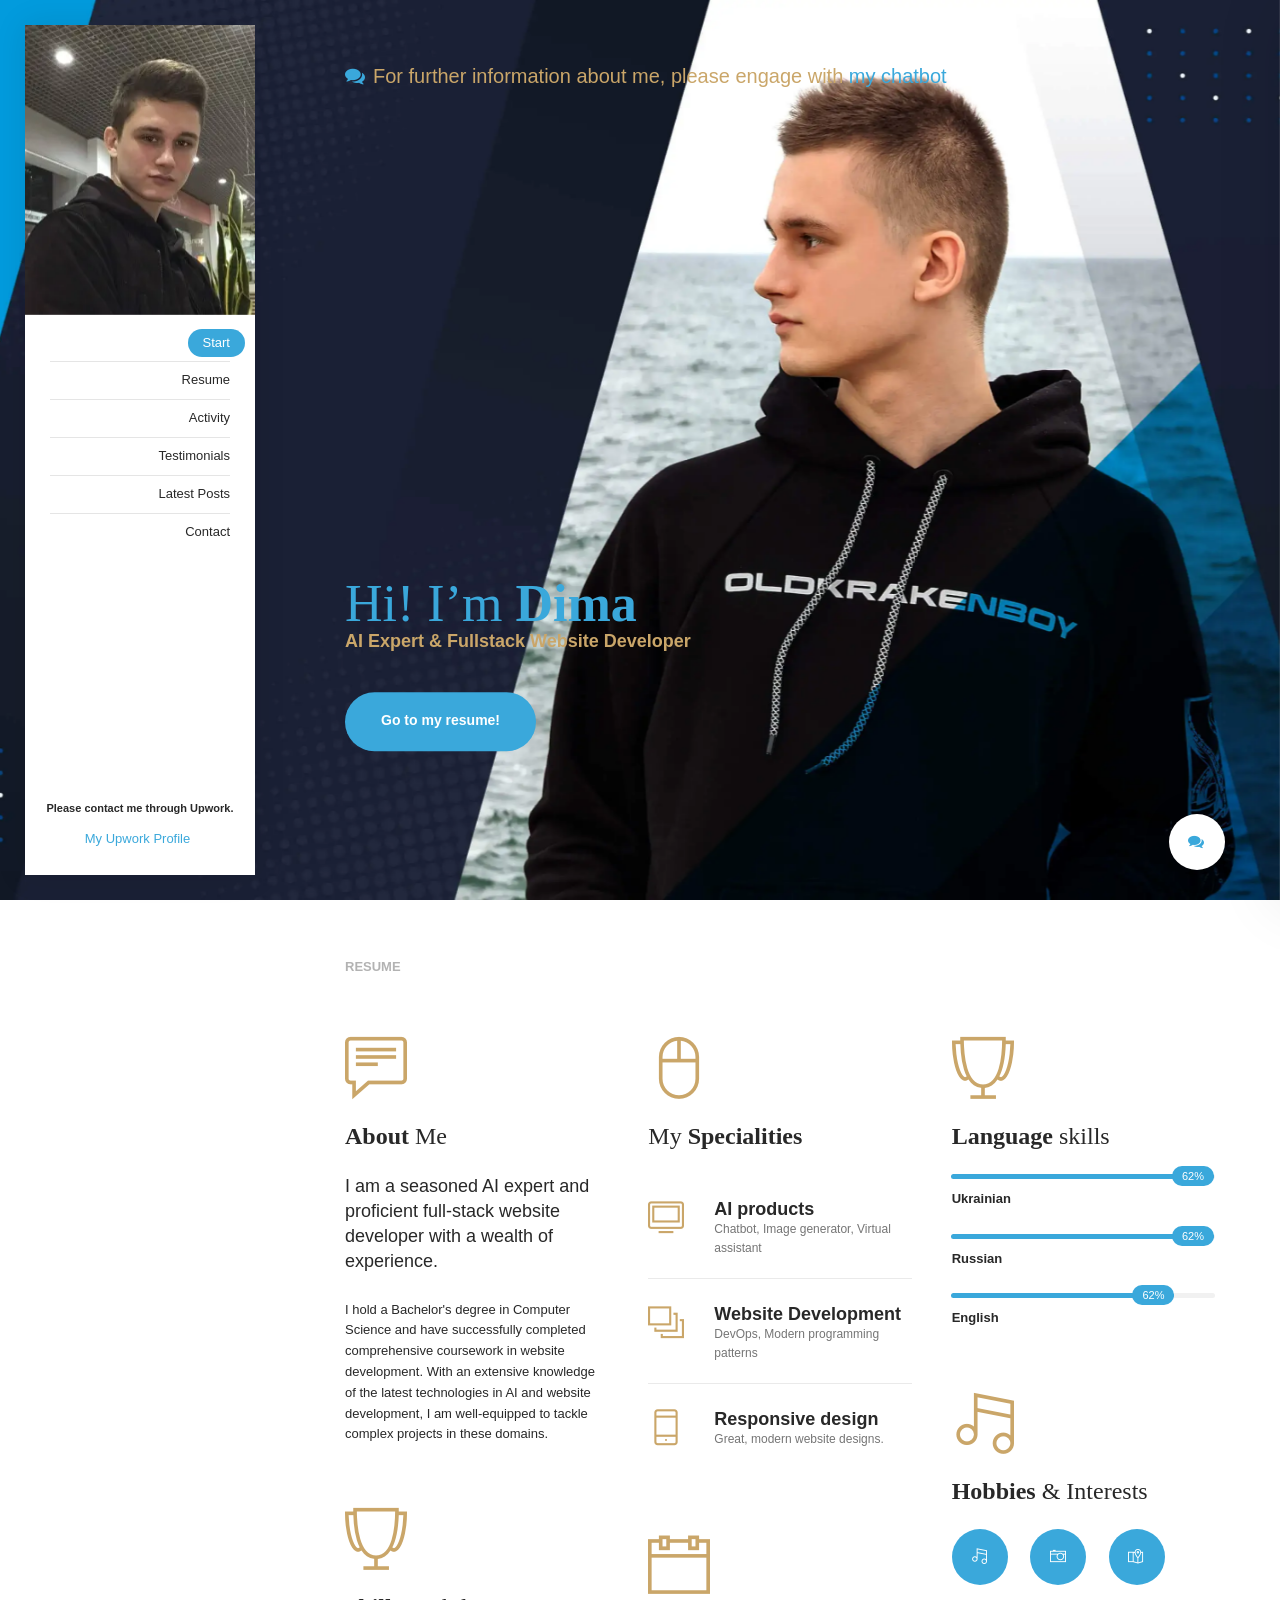
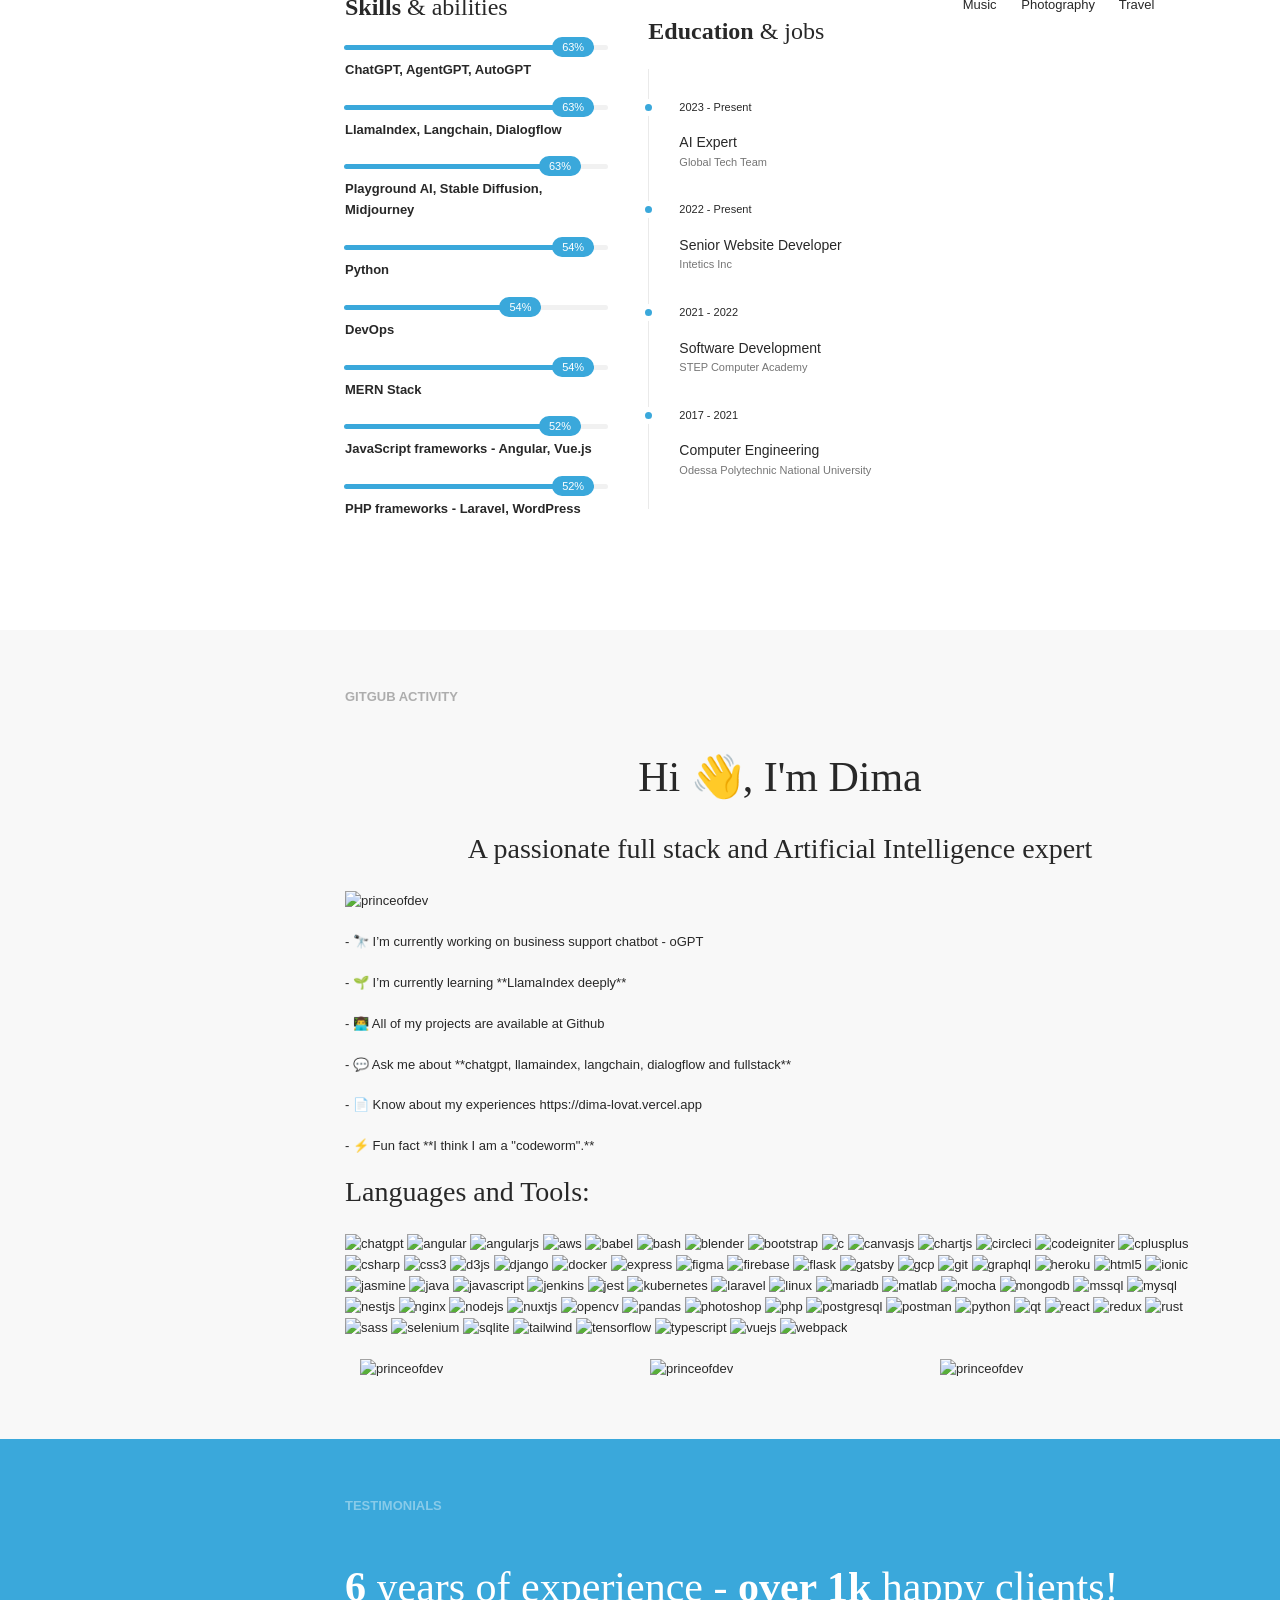
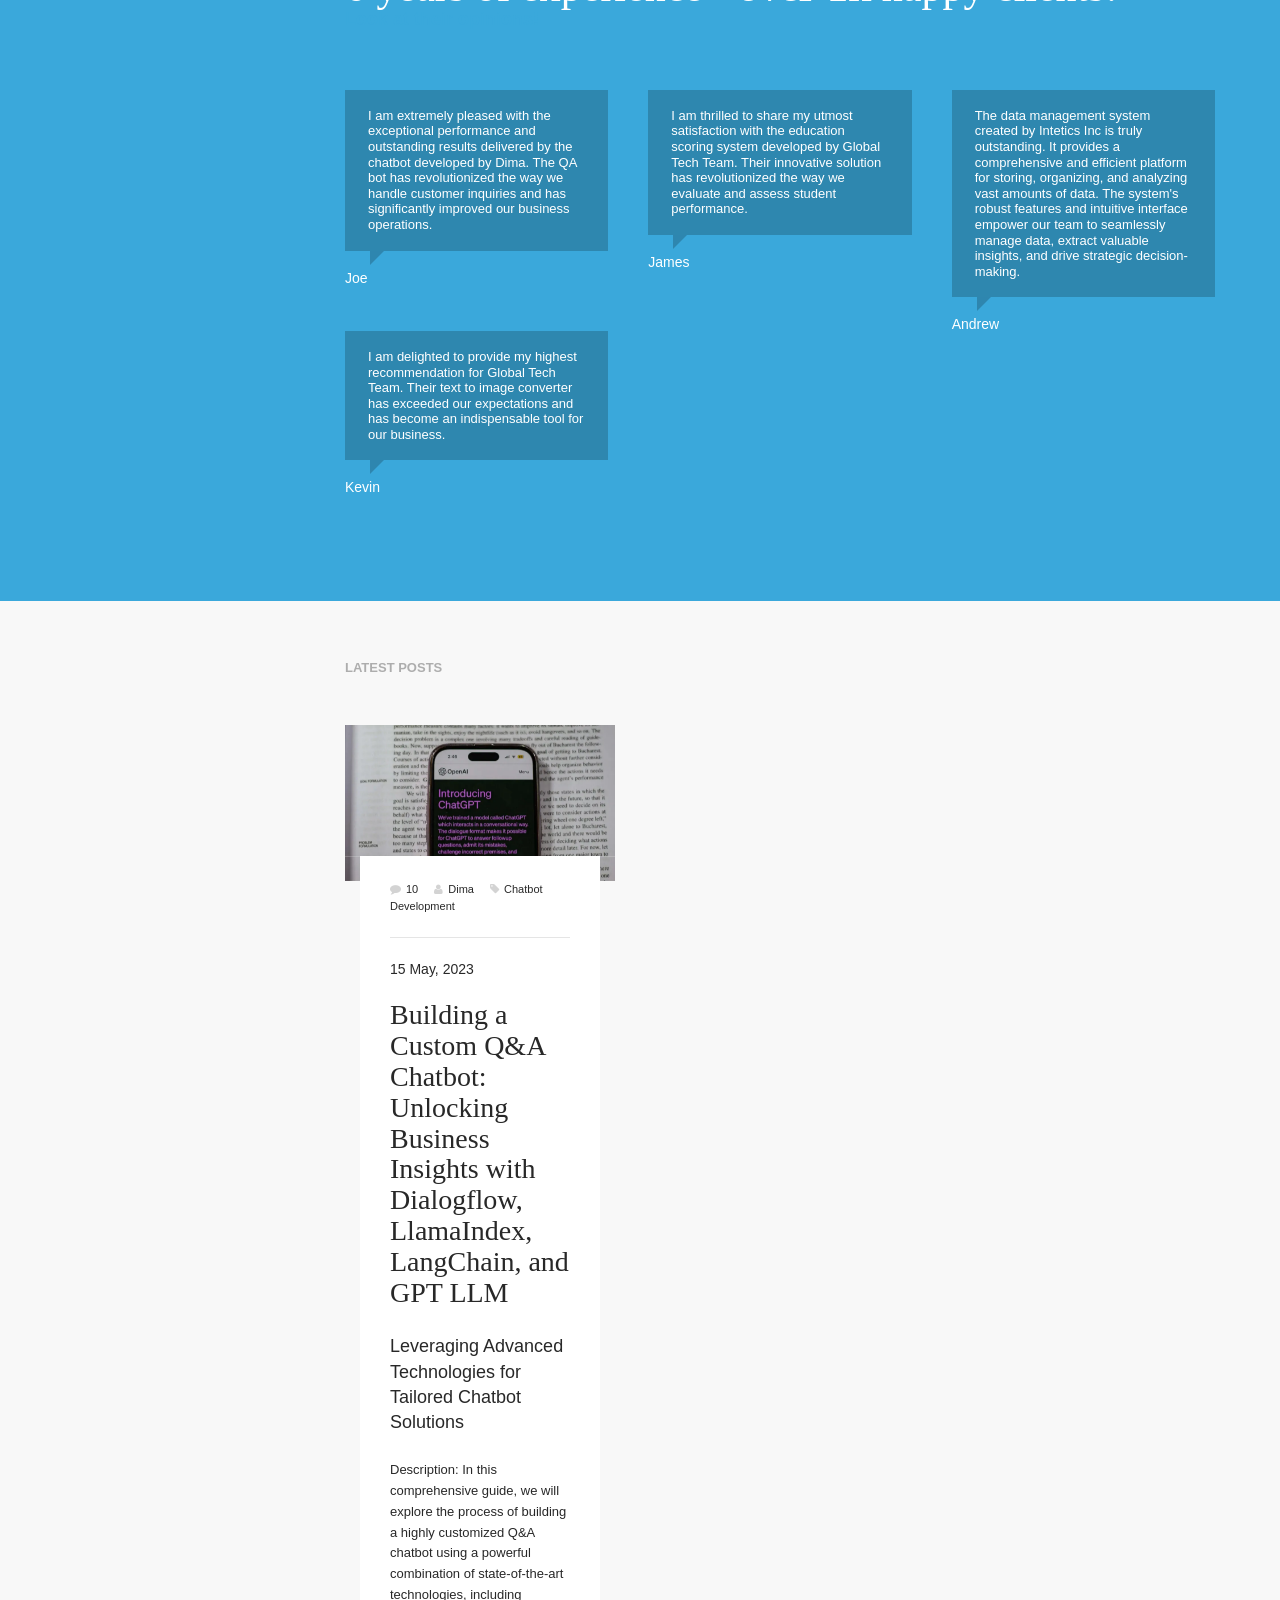
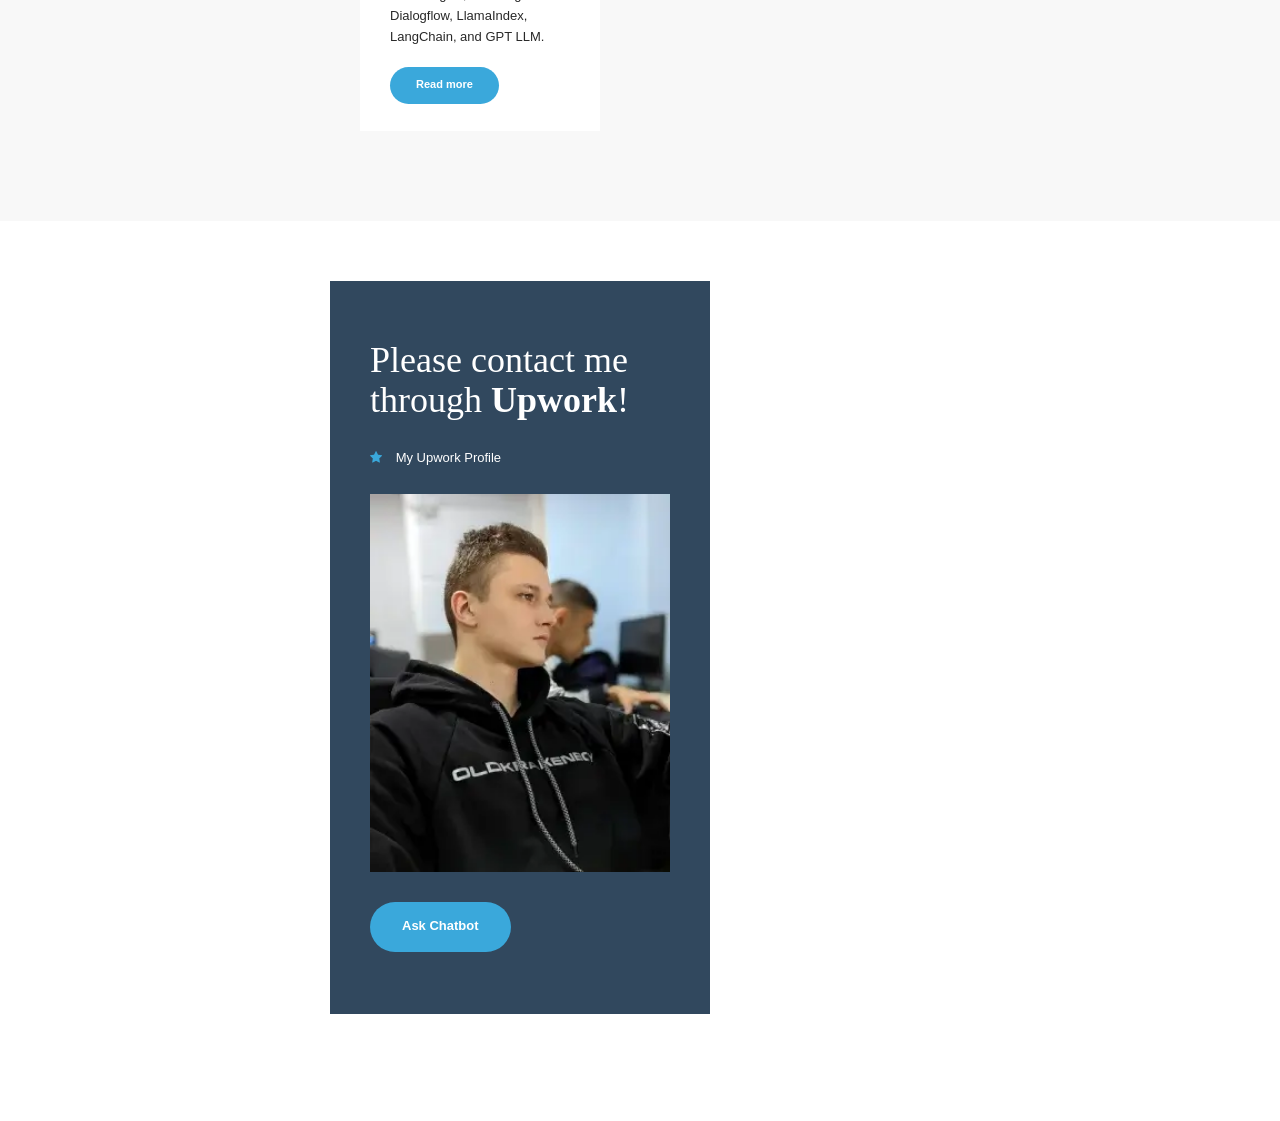
==== commit 19a74c24: "speed optimization" ====
--- a/index.html
+++ b/index.html
@@ -272,35 +272,8 @@
                 
             </section>
             <section id="portfolio" class="section bg-grey padding-v-60">
-                <div class="container container-wide">
-                    <h6 class="margin-b-50">Gitgub Activity</h6>
-
-                    <h1 align="center">Hi 👋, I'm Dima</h1>
-                    <h3 align="center">A passionate full stack and Artificial Intelligence expert</h3>
-                    <p align="left"> <img src="https://komarev.com/ghpvc/?username=princeofdev&label=Profile%20views&color=0e75b6&style=flat" alt="princeofdev" /> </p>
-
-                    <p>- 🔭 I’m currently working on business support chatbot - <a href="https://github.com/princeofdev/oGPT">oGPT</a></p>
-
-                    <p>- 🌱 I’m currently learning **LlamaIndex deeply**</p>
-
-                    <p>- 👨‍💻 All of my projects are available at <a href="https://github.com/princeofdev">Github</a></p>
-
-                    <p>- 💬 Ask me about **chatgpt, llamaindex, langchain, dialogflow and fullstack**</p>
-
-                    <p>- 📄 Know about my experiences <a href="https://dima-lovat.vercel.app">https://dima-lovat.vercel.app</a></p>
-
-                    <p>- ⚡ Fun fact **I think I am a "codeworm".**</p>
-
-                    <h3 align="left">Languages and Tools:</h3>
-                    <p align="left"> <a href="https://openai.com" target="_blank" rel="noreferrer"> <img src="https://img.uxwing.com/wp-content/themes/uxwing/download/brands-social-media/chatgpt-icon.svg" alt="chatgpt" width="40" height="40"/> </a> <a href="https://angular.io" target="_blank" rel="noreferrer"> <img src="https://angular.io/assets/images/logos/angular/angular.svg" alt="angular" width="40" height="40"/> </a> <a href="https://angular.io" target="_blank" rel="noreferrer"> <img src="https://raw.githubusercontent.com/devicons/devicon/master/icons/angularjs/angularjs-original-wordmark.svg" alt="angularjs" width="40" height="40"/> </a> <a href="https://aws.amazon.com" target="_blank" rel="noreferrer"> <img src="https://raw.githubusercontent.com/devicons/devicon/master/icons/amazonwebservices/amazonwebservices-original-wordmark.svg" alt="aws" width="40" height="40"/> </a> <a href="https://babeljs.io/" target="_blank" rel="noreferrer"> <img src="https://www.vectorlogo.zone/logos/babeljs/babeljs-icon.svg" alt="babel" width="40" height="40"/> </a> <a href="https://www.gnu.org/software/bash/" target="_blank" rel="noreferrer"> <img src="https://www.vectorlogo.zone/logos/gnu_bash/gnu_bash-icon.svg" alt="bash" width="40" height="40"/> </a> <a href="https://www.blender.org/" target="_blank" rel="noreferrer"> <img src="https://download.blender.org/branding/community/blender_community_badge_white.svg" alt="blender" width="40" height="40"/> </a> <a href="https://getbootstrap.com" target="_blank" rel="noreferrer"> <img src="https://raw.githubusercontent.com/devicons/devicon/master/icons/bootstrap/bootstrap-plain-wordmark.svg" alt="bootstrap" width="40" height="40"/> </a> <a href="https://www.cprogramming.com/" target="_blank" rel="noreferrer"> <img src="https://raw.githubusercontent.com/devicons/devicon/master/icons/c/c-original.svg" alt="c" width="40" height="40"/> </a> <a href="https://canvasjs.com" target="_blank" rel="noreferrer"> <img src="https://raw.githubusercontent.com/Hardik0307/Hardik0307/master/assets/canvasjs-charts.svg" alt="canvasjs" width="40" height="40"/> </a> <a href="https://www.chartjs.org" target="_blank" rel="noreferrer"> <img src="https://www.chartjs.org/media/logo-title.svg" alt="chartjs" width="40" height="40"/> </a> <a href="https://circleci.com" target="_blank" rel="noreferrer"> <img src="https://www.vectorlogo.zone/logos/circleci/circleci-icon.svg" alt="circleci" width="40" height="40"/> </a> <a href="https://codeigniter.com" target="_blank" rel="noreferrer"> <img src="https://cdn.worldvectorlogo.com/logos/codeigniter.svg" alt="codeigniter" width="40" height="40"/> </a> <a href="https://www.w3schools.com/cpp/" target="_blank" rel="noreferrer"> <img src="https://raw.githubusercontent.com/devicons/devicon/master/icons/cplusplus/cplusplus-original.svg" alt="cplusplus" width="40" height="40"/> </a> <a href="https://www.w3schools.com/cs/" target="_blank" rel="noreferrer"> <img src="https://raw.githubusercontent.com/devicons/devicon/master/icons/csharp/csharp-original.svg" alt="csharp" width="40" height="40"/> </a> <a href="https://www.w3schools.com/css/" target="_blank" rel="noreferrer"> <img src="https://raw.githubusercontent.com/devicons/devicon/master/icons/css3/css3-original-wordmark.svg" alt="css3" width="40" height="40"/> </a> <a href="https://d3js.org/" target="_blank" rel="noreferrer"> <img src="https://raw.githubusercontent.com/devicons/devicon/master/icons/d3js/d3js-original.svg" alt="d3js" width="40" height="40"/> </a> <a href="https://www.djangoproject.com/" target="_blank" rel="noreferrer"> <img src="https://cdn.worldvectorlogo.com/logos/django.svg" alt="django" width="40" height="40"/> </a> <a href="https://www.docker.com/" target="_blank" rel="noreferrer"> <img src="https://raw.githubusercontent.com/devicons/devicon/master/icons/docker/docker-original-wordmark.svg" alt="docker" width="40" height="40"/> </a> <a href="https://expressjs.com" target="_blank" rel="noreferrer"> <img src="https://raw.githubusercontent.com/devicons/devicon/master/icons/express/express-original-wordmark.svg" alt="express" width="40" height="40"/> </a> <a href="https://www.figma.com/" target="_blank" rel="noreferrer"> <img src="https://www.vectorlogo.zone/logos/figma/figma-icon.svg" alt="figma" width="40" height="40"/> </a> <a href="https://firebase.google.com/" target="_blank" rel="noreferrer"> <img src="https://www.vectorlogo.zone/logos/firebase/firebase-icon.svg" alt="firebase" width="40" height="40"/> </a> <a href="https://flask.palletsprojects.com/" target="_blank" rel="noreferrer"> <img src="https://www.vectorlogo.zone/logos/pocoo_flask/pocoo_flask-icon.svg" alt="flask" width="40" height="40"/> </a> <a href="https://www.gatsbyjs.com/" target="_blank" rel="noreferrer"> <img src="https://www.vectorlogo.zone/logos/gatsbyjs/gatsbyjs-icon.svg" alt="gatsby" width="40" height="40"/> </a> <a href="https://cloud.google.com" target="_blank" rel="noreferrer"> <img src="https://www.vectorlogo.zone/logos/google_cloud/google_cloud-icon.svg" alt="gcp" width="40" height="40"/> </a> <a href="https://git-scm.com/" target="_blank" rel="noreferrer"> <img src="https://www.vectorlogo.zone/logos/git-scm/git-scm-icon.svg" alt="git" width="40" height="40"/> </a> <a href="https://graphql.org" target="_blank" rel="noreferrer"> <img src="https://www.vectorlogo.zone/logos/graphql/graphql-icon.svg" alt="graphql" width="40" height="40"/> </a> <a href="https://heroku.com" target="_blank" rel="noreferrer"> <img src="https://www.vectorlogo.zone/logos/heroku/heroku-icon.svg" alt="heroku" width="40" height="40"/> </a> <a href="https://www.w3.org/html/" target="_blank" rel="noreferrer"> <img src="https://raw.githubusercontent.com/devicons/devicon/master/icons/html5/html5-original-wordmark.svg" alt="html5" width="40" height="40"/> </a> <a href="https://ionicframework.com" target="_blank" rel="noreferrer"> <img src="https://upload.wikimedia.org/wikipedia/commons/d/d1/Ionic_Logo.svg" alt="ionic" width="40" height="40"/> </a> <a href="https://jasmine.github.io/" target="_blank" rel="noreferrer"> <img src="https://www.vectorlogo.zone/logos/jasmine/jasmine-icon.svg" alt="jasmine" width="40" height="40"/> </a> <a href="https://www.java.com" target="_blank" rel="noreferrer"> <img src="https://raw.githubusercontent.com/devicons/devicon/master/icons/java/java-original.svg" alt="java" width="40" height="40"/> </a> <a href="https://developer.mozilla.org/en-US/docs/Web/JavaScript" target="_blank" rel="noreferrer"> <img src="https://raw.githubusercontent.com/devicons/devicon/master/icons/javascript/javascript-original.svg" alt="javascript" width="40" height="40"/> </a> <a href="https://www.jenkins.io" target="_blank" rel="noreferrer"> <img src="https://www.vectorlogo.zone/logos/jenkins/jenkins-icon.svg" alt="jenkins" width="40" height="40"/> </a> <a href="https://jestjs.io" target="_blank" rel="noreferrer"> <img src="https://www.vectorlogo.zone/logos/jestjsio/jestjsio-icon.svg" alt="jest" width="40" height="40"/> </a> <a href="https://kubernetes.io" target="_blank" rel="noreferrer"> <img src="https://www.vectorlogo.zone/logos/kubernetes/kubernetes-icon.svg" alt="kubernetes" width="40" height="40"/> </a> <a href="https://laravel.com/" target="_blank" rel="noreferrer"> <img src="https://raw.githubusercontent.com/devicons/devicon/master/icons/laravel/laravel-plain-wordmark.svg" alt="laravel" width="40" height="40"/> </a> <a href="https://www.linux.org/" target="_blank" rel="noreferrer"> <img src="https://raw.githubusercontent.com/devicons/devicon/master/icons/linux/linux-original.svg" alt="linux" width="40" height="40"/> </a> <a href="https://mariadb.org/" target="_blank" rel="noreferrer"> <img src="https://www.vectorlogo.zone/logos/mariadb/mariadb-icon.svg" alt="mariadb" width="40" height="40"/> </a> <a href="https://www.mathworks.com/" target="_blank" rel="noreferrer"> <img src="https://upload.wikimedia.org/wikipedia/commons/2/21/Matlab_Logo.png" alt="matlab" width="40" height="40"/> </a> <a href="https://mochajs.org" target="_blank" rel="noreferrer"> <img src="https://www.vectorlogo.zone/logos/mochajs/mochajs-icon.svg" alt="mocha" width="40" height="40"/> </a> <a href="https://www.mongodb.com/" target="_blank" rel="noreferrer"> <img src="https://raw.githubusercontent.com/devicons/devicon/master/icons/mongodb/mongodb-original-wordmark.svg" alt="mongodb" width="40" height="40"/> </a> <a href="https://www.microsoft.com/en-us/sql-server" target="_blank" rel="noreferrer"> <img src="https://www.svgrepo.com/show/303229/microsoft-sql-server-logo.svg" alt="mssql" width="40" height="40"/> </a> <a href="https://www.mysql.com/" target="_blank" rel="noreferrer"> <img src="https://raw.githubusercontent.com/devicons/devicon/master/icons/mysql/mysql-original-wordmark.svg" alt="mysql" width="40" height="40"/> </a> <a href="https://nestjs.com/" target="_blank" rel="noreferrer"> <img src="https://raw.githubusercontent.com/devicons/devicon/master/icons/nestjs/nestjs-plain.svg" alt="nestjs" width="40" height="40"/> </a> <a href="https://www.nginx.com" target="_blank" rel="noreferrer"> <img src="https://raw.githubusercontent.com/devicons/devicon/master/icons/nginx/nginx-original.svg" alt="nginx" width="40" height="40"/> </a> <a href="https://nodejs.org" target="_blank" rel="noreferrer"> <img src="https://raw.githubusercontent.com/devicons/devicon/master/icons/nodejs/nodejs-original-wordmark.svg" alt="nodejs" width="40" height="40"/> </a> <a href="https://nuxtjs.org/" target="_blank" rel="noreferrer"> <img src="https://www.vectorlogo.zone/logos/nuxtjs/nuxtjs-icon.svg" alt="nuxtjs" width="40" height="40"/> </a> <a href="https://opencv.org/" target="_blank" rel="noreferrer"> <img src="https://www.vectorlogo.zone/logos/opencv/opencv-icon.svg" alt="opencv" width="40" height="40"/> </a> <a href="https://pandas.pydata.org/" target="_blank" rel="noreferrer"> <img src="https://raw.githubusercontent.com/devicons/devicon/2ae2a900d2f041da66e950e4d48052658d850630/icons/pandas/pandas-original.svg" alt="pandas" width="40" height="40"/> </a> <a href="https://www.photoshop.com/en" target="_blank" rel="noreferrer"> <img src="https://raw.githubusercontent.com/devicons/devicon/master/icons/photoshop/photoshop-line.svg" alt="photoshop" width="40" height="40"/> </a> <a href="https://www.php.net" target="_blank" rel="noreferrer"> <img src="https://raw.githubusercontent.com/devicons/devicon/master/icons/php/php-original.svg" alt="php" width="40" height="40"/> </a> <a href="https://www.postgresql.org" target="_blank" rel="noreferrer"> <img src="https://raw.githubusercontent.com/devicons/devicon/master/icons/postgresql/postgresql-original-wordmark.svg" alt="postgresql" width="40" height="40"/> </a> <a href="https://postman.com" target="_blank" rel="noreferrer"> <img src="https://www.vectorlogo.zone/logos/getpostman/getpostman-icon.svg" alt="postman" width="40" height="40"/> </a> <a href="https://www.python.org" target="_blank" rel="noreferrer"> <img src="https://raw.githubusercontent.com/devicons/devicon/master/icons/python/python-original.svg" alt="python" width="40" height="40"/> </a> <a href="https://www.qt.io/" target="_blank" rel="noreferrer"> <img src="https://upload.wikimedia.org/wikipedia/commons/0/0b/Qt_logo_2016.svg" alt="qt" width="40" height="40"/> </a> <a href="https://reactjs.org/" target="_blank" rel="noreferrer"> <img src="https://raw.githubusercontent.com/devicons/devicon/master/icons/react/react-original-wordmark.svg" alt="react" width="40" height="40"/> </a> <a href="https://redux.js.org" target="_blank" rel="noreferrer"> <img src="https://raw.githubusercontent.com/devicons/devicon/master/icons/redux/redux-original.svg" alt="redux" width="40" height="40"/> </a> <a href="https://www.rust-lang.org" target="_blank" rel="noreferrer"> <img src="https://raw.githubusercontent.com/devicons/devicon/master/icons/rust/rust-plain.svg" alt="rust" width="40" height="40"/> </a> <a href="https://sass-lang.com" target="_blank" rel="noreferrer"> <img src="https://raw.githubusercontent.com/devicons/devicon/master/icons/sass/sass-original.svg" alt="sass" width="40" height="40"/> </a> <a href="https://www.selenium.dev" target="_blank" rel="noreferrer"> <img src="https://raw.githubusercontent.com/detain/svg-logos/780f25886640cef088af994181646db2f6b1a3f8/svg/selenium-logo.svg" alt="selenium" width="40" height="40"/> </a> <a href="https://www.sqlite.org/" target="_blank" rel="noreferrer"> <img src="https://www.vectorlogo.zone/logos/sqlite/sqlite-icon.svg" alt="sqlite" width="40" height="40"/> </a> <a href="https://tailwindcss.com/" target="_blank" rel="noreferrer"> <img src="https://www.vectorlogo.zone/logos/tailwindcss/tailwindcss-icon.svg" alt="tailwind" width="40" height="40"/> </a> <a href="https://www.tensorflow.org" target="_blank" rel="noreferrer"> <img src="https://www.vectorlogo.zone/logos/tensorflow/tensorflow-icon.svg" alt="tensorflow" width="40" height="40"/> </a> <a href="https://www.typescriptlang.org/" target="_blank" rel="noreferrer"> <img src="https://raw.githubusercontent.com/devicons/devicon/master/icons/typescript/typescript-original.svg" alt="typescript" width="40" height="40"/> </a> <a href="https://vuejs.org/" target="_blank" rel="noreferrer"> <img src="https://raw.githubusercontent.com/devicons/devicon/master/icons/vuejs/vuejs-original-wordmark.svg" alt="vuejs" width="40" height="40"/> </a> <a href="https://webpack.js.org" target="_blank" rel="noreferrer"> <img src="https://raw.githubusercontent.com/devicons/devicon/d00d0969292a6569d45b06d3f350f463a0107b0d/icons/webpack/webpack-original-wordmark.svg" alt="webpack" width="40" height="40"/> </a> </p>
-
-                    <div>
-                        <div class="col-md-4"><img width="100%" src="https://github-readme-stats.vercel.app/api/top-langs?username=princeofdev&show_icons=true&locale=en&layout=compact" alt="princeofdev" /></div>
-    
-                        <div class="col-md-4"><img src="https://github-readme-stats.vercel.app/api?username=princeofdev&show_icons=true&locale=en" alt="princeofdev" /></div>
-    
-                        <div class="col-md-4"><img src="https://github-readme-streak-stats.herokuapp.com/?user=princeofdev&" alt="princeofdev" /></div>
-                    </div>
+                <div id="github-container" class="container container-wide">
+                    
                 </div>
                 
             </section>
@@ -400,7 +373,6 @@
             <section id="contact" class="section padding-v-60 min-fullheight">
 
                 <div id="google-map" class="bg-image" data-style="light">
-                    <iframe id="location-map" src="https://www.google.com/maps/embed?pb=!1m18!1m12!1m3!1d2742.3790186748815!2d30.788584575372358!3d46.57974415832212!2m3!1f0!2f0!3f0!3m2!1i1024!2i768!4f13.1!3m3!1m2!1s0x40c624d6a0975c73%3A0x3e0e850dc1370832!2sKrymska%20St!5e0!3m2!1sen!2sua!4v1684106346168!5m2!1sen!2sua" width="100%" height="100%" style="border:0;" allowfullscreen="" loading="lazy" referrerpolicy="no-referrer-when-downgrade"></iframe>
                 </div>
 
                 <div class="contact-box bg-secondary dark animated" data-animation="flipInY">
@@ -476,4 +448,44 @@
           
     </body>
 
+    <script>
+        window.addEventListener('load', function() {
+            // This code will execute after the page has fully loaded
+            var div = document.createElement('div');
+            div.innerHTML = `<h6 class="margin-b-50">Gitgub Activity</h6>
+                            <h1 align="center">Hi 👋, I'm Dima</h1>
+                            <h3 align="center">A passionate full stack and Artificial Intelligence expert</h3>
+                            <p align="left"> <img src="https://komarev.com/ghpvc/?username=princeofdev&label=Profile%20views&color=0e75b6&style=flat" alt="princeofdev" /> </p>
+
+                            <p>- 🔭 I’m currently working on business support chatbot - <a href="https://github.com/princeofdev/oGPT">oGPT</a></p>
+
+                            <p>- 🌱 I’m currently learning **LlamaIndex deeply**</p>
+
+                            <p>- 👨‍💻 All of my projects are available at <a href="https://github.com/princeofdev">Github</a></p>
+
+                            <p>- 💬 Ask me about **chatgpt, llamaindex, langchain, dialogflow and fullstack**</p>
+
+                            <p>- 📄 Know about my experiences <a href="https://dima-lovat.vercel.app">https://dima-lovat.vercel.app</a></p>
+
+                            <p>- ⚡ Fun fact **I think I am a "codeworm".**</p>
+
+                            <h3 align="left">Languages and Tools:</h3>
+                            <p align="left"> <a href="https://openai.com" target="_blank" rel="noreferrer"> <img src="https://img.uxwing.com/wp-content/themes/uxwing/download/brands-social-media/chatgpt-icon.svg" alt="chatgpt" width="40" height="40"/> </a> <a href="https://angular.io" target="_blank" rel="noreferrer"> <img src="https://angular.io/assets/images/logos/angular/angular.svg" alt="angular" width="40" height="40"/> </a> <a href="https://angular.io" target="_blank" rel="noreferrer"> <img src="https://raw.githubusercontent.com/devicons/devicon/master/icons/angularjs/angularjs-original-wordmark.svg" alt="angularjs" width="40" height="40"/> </a> <a href="https://aws.amazon.com" target="_blank" rel="noreferrer"> <img src="https://raw.githubusercontent.com/devicons/devicon/master/icons/amazonwebservices/amazonwebservices-original-wordmark.svg" alt="aws" width="40" height="40"/> </a> <a href="https://babeljs.io/" target="_blank" rel="noreferrer"> <img src="https://www.vectorlogo.zone/logos/babeljs/babeljs-icon.svg" alt="babel" width="40" height="40"/> </a> <a href="https://www.gnu.org/software/bash/" target="_blank" rel="noreferrer"> <img src="https://www.vectorlogo.zone/logos/gnu_bash/gnu_bash-icon.svg" alt="bash" width="40" height="40"/> </a> <a href="https://www.blender.org/" target="_blank" rel="noreferrer"> <img src="https://download.blender.org/branding/community/blender_community_badge_white.svg" alt="blender" width="40" height="40"/> </a> <a href="https://getbootstrap.com" target="_blank" rel="noreferrer"> <img src="https://raw.githubusercontent.com/devicons/devicon/master/icons/bootstrap/bootstrap-plain-wordmark.svg" alt="bootstrap" width="40" height="40"/> </a> <a href="https://www.cprogramming.com/" target="_blank" rel="noreferrer"> <img src="https://raw.githubusercontent.com/devicons/devicon/master/icons/c/c-original.svg" alt="c" width="40" height="40"/> </a> <a href="https://canvasjs.com" target="_blank" rel="noreferrer"> <img src="https://raw.githubusercontent.com/Hardik0307/Hardik0307/master/assets/canvasjs-charts.svg" alt="canvasjs" width="40" height="40"/> </a> <a href="https://www.chartjs.org" target="_blank" rel="noreferrer"> <img src="https://www.chartjs.org/media/logo-title.svg" alt="chartjs" width="40" height="40"/> </a> <a href="https://circleci.com" target="_blank" rel="noreferrer"> <img src="https://www.vectorlogo.zone/logos/circleci/circleci-icon.svg" alt="circleci" width="40" height="40"/> </a> <a href="https://codeigniter.com" target="_blank" rel="noreferrer"> <img src="https://cdn.worldvectorlogo.com/logos/codeigniter.svg" alt="codeigniter" width="40" height="40"/> </a> <a href="https://www.w3schools.com/cpp/" target="_blank" rel="noreferrer"> <img src="https://raw.githubusercontent.com/devicons/devicon/master/icons/cplusplus/cplusplus-original.svg" alt="cplusplus" width="40" height="40"/> </a> <a href="https://www.w3schools.com/cs/" target="_blank" rel="noreferrer"> <img src="https://raw.githubusercontent.com/devicons/devicon/master/icons/csharp/csharp-original.svg" alt="csharp" width="40" height="40"/> </a> <a href="https://www.w3schools.com/css/" target="_blank" rel="noreferrer"> <img src="https://raw.githubusercontent.com/devicons/devicon/master/icons/css3/css3-original-wordmark.svg" alt="css3" width="40" height="40"/> </a> <a href="https://d3js.org/" target="_blank" rel="noreferrer"> <img src="https://raw.githubusercontent.com/devicons/devicon/master/icons/d3js/d3js-original.svg" alt="d3js" width="40" height="40"/> </a> <a href="https://www.djangoproject.com/" target="_blank" rel="noreferrer"> <img src="https://cdn.worldvectorlogo.com/logos/django.svg" alt="django" width="40" height="40"/> </a> <a href="https://www.docker.com/" target="_blank" rel="noreferrer"> <img src="https://raw.githubusercontent.com/devicons/devicon/master/icons/docker/docker-original-wordmark.svg" alt="docker" width="40" height="40"/> </a> <a href="https://expressjs.com" target="_blank" rel="noreferrer"> <img src="https://raw.githubusercontent.com/devicons/devicon/master/icons/express/express-original-wordmark.svg" alt="express" width="40" height="40"/> </a> <a href="https://www.figma.com/" target="_blank" rel="noreferrer"> <img src="https://www.vectorlogo.zone/logos/figma/figma-icon.svg" alt="figma" width="40" height="40"/> </a> <a href="https://firebase.google.com/" target="_blank" rel="noreferrer"> <img src="https://www.vectorlogo.zone/logos/firebase/firebase-icon.svg" alt="firebase" width="40" height="40"/> </a> <a href="https://flask.palletsprojects.com/" target="_blank" rel="noreferrer"> <img src="https://www.vectorlogo.zone/logos/pocoo_flask/pocoo_flask-icon.svg" alt="flask" width="40" height="40"/> </a> <a href="https://www.gatsbyjs.com/" target="_blank" rel="noreferrer"> <img src="https://www.vectorlogo.zone/logos/gatsbyjs/gatsbyjs-icon.svg" alt="gatsby" width="40" height="40"/> </a> <a href="https://cloud.google.com" target="_blank" rel="noreferrer"> <img src="https://www.vectorlogo.zone/logos/google_cloud/google_cloud-icon.svg" alt="gcp" width="40" height="40"/> </a> <a href="https://git-scm.com/" target="_blank" rel="noreferrer"> <img src="https://www.vectorlogo.zone/logos/git-scm/git-scm-icon.svg" alt="git" width="40" height="40"/> </a> <a href="https://graphql.org" target="_blank" rel="noreferrer"> <img src="https://www.vectorlogo.zone/logos/graphql/graphql-icon.svg" alt="graphql" width="40" height="40"/> </a> <a href="https://heroku.com" target="_blank" rel="noreferrer"> <img src="https://www.vectorlogo.zone/logos/heroku/heroku-icon.svg" alt="heroku" width="40" height="40"/> </a> <a href="https://www.w3.org/html/" target="_blank" rel="noreferrer"> <img src="https://raw.githubusercontent.com/devicons/devicon/master/icons/html5/html5-original-wordmark.svg" alt="html5" width="40" height="40"/> </a> <a href="https://ionicframework.com" target="_blank" rel="noreferrer"> <img src="https://upload.wikimedia.org/wikipedia/commons/d/d1/Ionic_Logo.svg" alt="ionic" width="40" height="40"/> </a> <a href="https://jasmine.github.io/" target="_blank" rel="noreferrer"> <img src="https://www.vectorlogo.zone/logos/jasmine/jasmine-icon.svg" alt="jasmine" width="40" height="40"/> </a> <a href="https://www.java.com" target="_blank" rel="noreferrer"> <img src="https://raw.githubusercontent.com/devicons/devicon/master/icons/java/java-original.svg" alt="java" width="40" height="40"/> </a> <a href="https://developer.mozilla.org/en-US/docs/Web/JavaScript" target="_blank" rel="noreferrer"> <img src="https://raw.githubusercontent.com/devicons/devicon/master/icons/javascript/javascript-original.svg" alt="javascript" width="40" height="40"/> </a> <a href="https://www.jenkins.io" target="_blank" rel="noreferrer"> <img src="https://www.vectorlogo.zone/logos/jenkins/jenkins-icon.svg" alt="jenkins" width="40" height="40"/> </a> <a href="https://jestjs.io" target="_blank" rel="noreferrer"> <img src="https://www.vectorlogo.zone/logos/jestjsio/jestjsio-icon.svg" alt="jest" width="40" height="40"/> </a> <a href="https://kubernetes.io" target="_blank" rel="noreferrer"> <img src="https://www.vectorlogo.zone/logos/kubernetes/kubernetes-icon.svg" alt="kubernetes" width="40" height="40"/> </a> <a href="https://laravel.com/" target="_blank" rel="noreferrer"> <img src="https://raw.githubusercontent.com/devicons/devicon/master/icons/laravel/laravel-plain-wordmark.svg" alt="laravel" width="40" height="40"/> </a> <a href="https://www.linux.org/" target="_blank" rel="noreferrer"> <img src="https://raw.githubusercontent.com/devicons/devicon/master/icons/linux/linux-original.svg" alt="linux" width="40" height="40"/> </a> <a href="https://mariadb.org/" target="_blank" rel="noreferrer"> <img src="https://www.vectorlogo.zone/logos/mariadb/mariadb-icon.svg" alt="mariadb" width="40" height="40"/> </a> <a href="https://www.mathworks.com/" target="_blank" rel="noreferrer"> <img src="https://upload.wikimedia.org/wikipedia/commons/2/21/Matlab_Logo.png" alt="matlab" width="40" height="40"/> </a> <a href="https://mochajs.org" target="_blank" rel="noreferrer"> <img src="https://www.vectorlogo.zone/logos/mochajs/mochajs-icon.svg" alt="mocha" width="40" height="40"/> </a> <a href="https://www.mongodb.com/" target="_blank" rel="noreferrer"> <img src="https://raw.githubusercontent.com/devicons/devicon/master/icons/mongodb/mongodb-original-wordmark.svg" alt="mongodb" width="40" height="40"/> </a> <a href="https://www.microsoft.com/en-us/sql-server" target="_blank" rel="noreferrer"> <img src="https://www.svgrepo.com/show/303229/microsoft-sql-server-logo.svg" alt="mssql" width="40" height="40"/> </a> <a href="https://www.mysql.com/" target="_blank" rel="noreferrer"> <img src="https://raw.githubusercontent.com/devicons/devicon/master/icons/mysql/mysql-original-wordmark.svg" alt="mysql" width="40" height="40"/> </a> <a href="https://nestjs.com/" target="_blank" rel="noreferrer"> <img src="https://raw.githubusercontent.com/devicons/devicon/master/icons/nestjs/nestjs-plain.svg" alt="nestjs" width="40" height="40"/> </a> <a href="https://www.nginx.com" target="_blank" rel="noreferrer"> <img src="https://raw.githubusercontent.com/devicons/devicon/master/icons/nginx/nginx-original.svg" alt="nginx" width="40" height="40"/> </a> <a href="https://nodejs.org" target="_blank" rel="noreferrer"> <img src="https://raw.githubusercontent.com/devicons/devicon/master/icons/nodejs/nodejs-original-wordmark.svg" alt="nodejs" width="40" height="40"/> </a> <a href="https://nuxtjs.org/" target="_blank" rel="noreferrer"> <img src="https://www.vectorlogo.zone/logos/nuxtjs/nuxtjs-icon.svg" alt="nuxtjs" width="40" height="40"/> </a> <a href="https://opencv.org/" target="_blank" rel="noreferrer"> <img src="https://www.vectorlogo.zone/logos/opencv/opencv-icon.svg" alt="opencv" width="40" height="40"/> </a> <a href="https://pandas.pydata.org/" target="_blank" rel="noreferrer"> <img src="https://raw.githubusercontent.com/devicons/devicon/2ae2a900d2f041da66e950e4d48052658d850630/icons/pandas/pandas-original.svg" alt="pandas" width="40" height="40"/> </a> <a href="https://www.photoshop.com/en" target="_blank" rel="noreferrer"> <img src="https://raw.githubusercontent.com/devicons/devicon/master/icons/photoshop/photoshop-line.svg" alt="photoshop" width="40" height="40"/> </a> <a href="https://www.php.net" target="_blank" rel="noreferrer"> <img src="https://raw.githubusercontent.com/devicons/devicon/master/icons/php/php-original.svg" alt="php" width="40" height="40"/> </a> <a href="https://www.postgresql.org" target="_blank" rel="noreferrer"> <img src="https://raw.githubusercontent.com/devicons/devicon/master/icons/postgresql/postgresql-original-wordmark.svg" alt="postgresql" width="40" height="40"/> </a> <a href="https://postman.com" target="_blank" rel="noreferrer"> <img src="https://www.vectorlogo.zone/logos/getpostman/getpostman-icon.svg" alt="postman" width="40" height="40"/> </a> <a href="https://www.python.org" target="_blank" rel="noreferrer"> <img src="https://raw.githubusercontent.com/devicons/devicon/master/icons/python/python-original.svg" alt="python" width="40" height="40"/> </a> <a href="https://www.qt.io/" target="_blank" rel="noreferrer"> <img src="https://upload.wikimedia.org/wikipedia/commons/0/0b/Qt_logo_2016.svg" alt="qt" width="40" height="40"/> </a> <a href="https://reactjs.org/" target="_blank" rel="noreferrer"> <img src="https://raw.githubusercontent.com/devicons/devicon/master/icons/react/react-original-wordmark.svg" alt="react" width="40" height="40"/> </a> <a href="https://redux.js.org" target="_blank" rel="noreferrer"> <img src="https://raw.githubusercontent.com/devicons/devicon/master/icons/redux/redux-original.svg" alt="redux" width="40" height="40"/> </a> <a href="https://www.rust-lang.org" target="_blank" rel="noreferrer"> <img src="https://raw.githubusercontent.com/devicons/devicon/master/icons/rust/rust-plain.svg" alt="rust" width="40" height="40"/> </a> <a href="https://sass-lang.com" target="_blank" rel="noreferrer"> <img src="https://raw.githubusercontent.com/devicons/devicon/master/icons/sass/sass-original.svg" alt="sass" width="40" height="40"/> </a> <a href="https://www.selenium.dev" target="_blank" rel="noreferrer"> <img src="https://raw.githubusercontent.com/detain/svg-logos/780f25886640cef088af994181646db2f6b1a3f8/svg/selenium-logo.svg" alt="selenium" width="40" height="40"/> </a> <a href="https://www.sqlite.org/" target="_blank" rel="noreferrer"> <img src="https://www.vectorlogo.zone/logos/sqlite/sqlite-icon.svg" alt="sqlite" width="40" height="40"/> </a> <a href="https://tailwindcss.com/" target="_blank" rel="noreferrer"> <img src="https://www.vectorlogo.zone/logos/tailwindcss/tailwindcss-icon.svg" alt="tailwind" width="40" height="40"/> </a> <a href="https://www.tensorflow.org" target="_blank" rel="noreferrer"> <img src="https://www.vectorlogo.zone/logos/tensorflow/tensorflow-icon.svg" alt="tensorflow" width="40" height="40"/> </a> <a href="https://www.typescriptlang.org/" target="_blank" rel="noreferrer"> <img src="https://raw.githubusercontent.com/devicons/devicon/master/icons/typescript/typescript-original.svg" alt="typescript" width="40" height="40"/> </a> <a href="https://vuejs.org/" target="_blank" rel="noreferrer"> <img src="https://raw.githubusercontent.com/devicons/devicon/master/icons/vuejs/vuejs-original-wordmark.svg" alt="vuejs" width="40" height="40"/> </a> <a href="https://webpack.js.org" target="_blank" rel="noreferrer"> <img src="https://raw.githubusercontent.com/devicons/devicon/d00d0969292a6569d45b06d3f350f463a0107b0d/icons/webpack/webpack-original-wordmark.svg" alt="webpack" width="40" height="40"/> </a> </p>
+
+                            <div>
+                                <div class="col-md-4"><img width="100%" src="https://github-readme-stats.vercel.app/api/top-langs?username=princeofdev&show_icons=true&locale=en&layout=compact" alt="princeofdev" /></div>
+
+                                <div class="col-md-4"><img src="https://github-readme-stats.vercel.app/api?username=princeofdev&show_icons=true&locale=en" alt="princeofdev" /></div>
+
+                                <div class="col-md-4"><img src="https://github-readme-streak-stats.herokuapp.com/?user=princeofdev&" alt="princeofdev" /></div>
+                            </div>`;
+            document.getElementById('github-container').appendChild(div);
+
+            var anotherDiv = document.createElement('div');
+            anotherDiv.innerHTML = `<iframe id="location-map" src="https://www.google.com/maps/embed?pb=!1m18!1m12!1m3!1d2742.3790186748815!2d30.788584575372358!3d46.57974415832212!2m3!1f0!2f0!3f0!3m2!1i1024!2i768!4f13.1!3m3!1m2!1s0x40c624d6a0975c73%3A0x3e0e850dc1370832!2sKrymska%20St!5e0!3m2!1sen!2sua!4v1684106346168!5m2!1sen!2sua" width="100%" height="100%" style="border:0;" allowfullscreen="" loading="lazy" referrerpolicy="no-referrer-when-downgrade"></iframe>`
+            document.getElementById('google-map').appendChild(anotherDiv);
+        });
+
+    </script>
+
 </html>
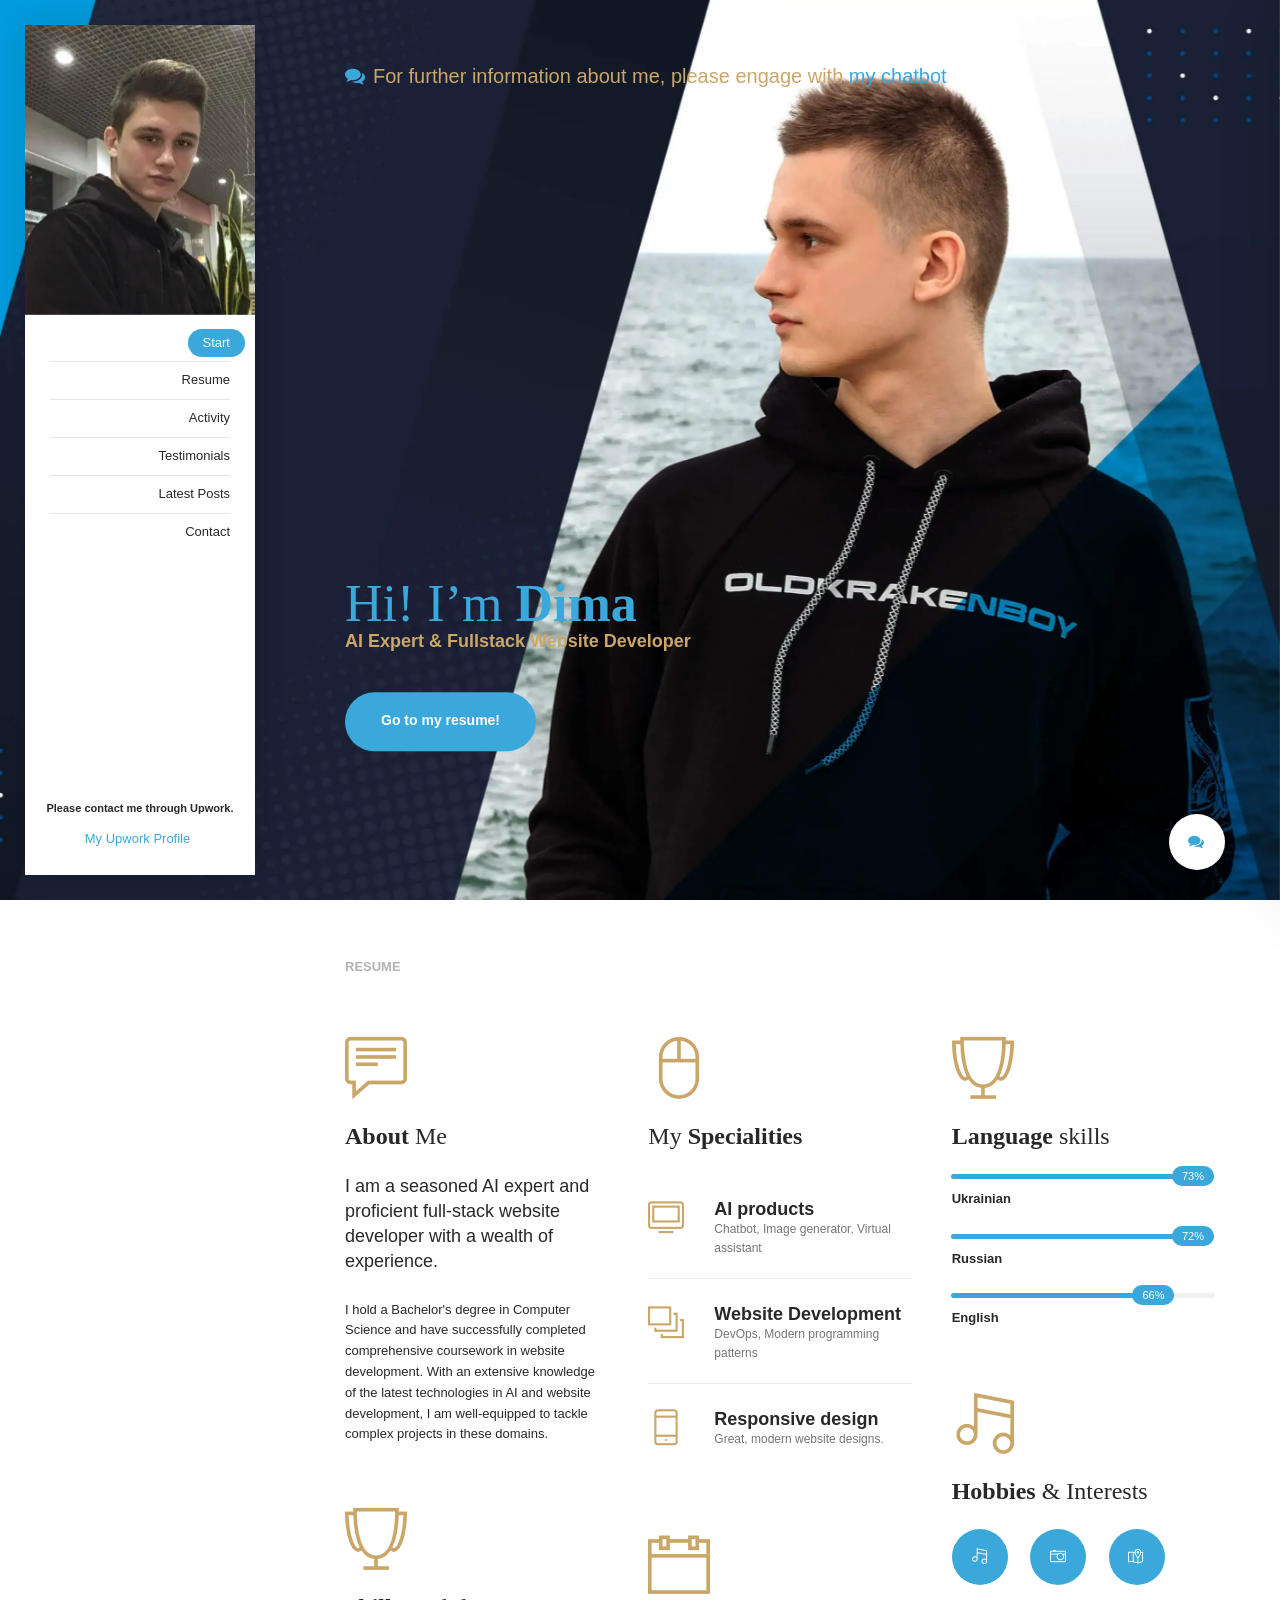
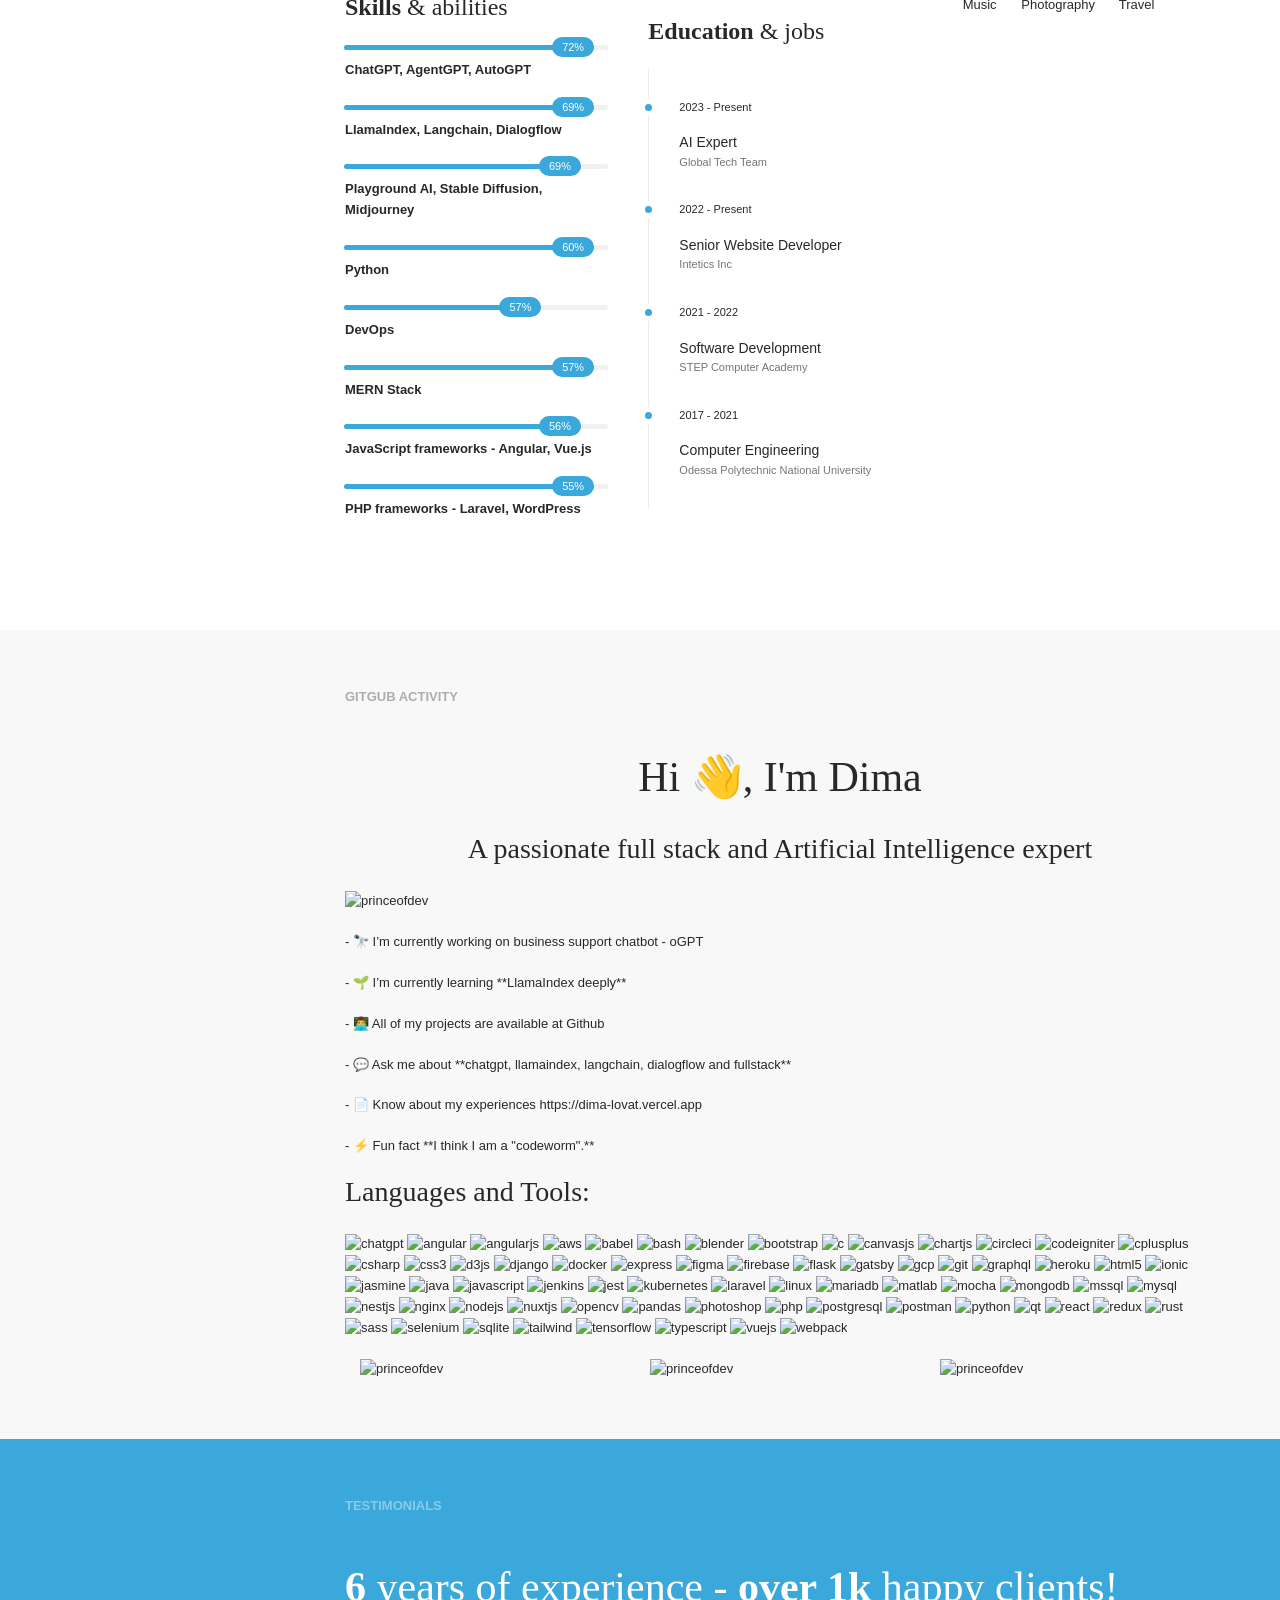
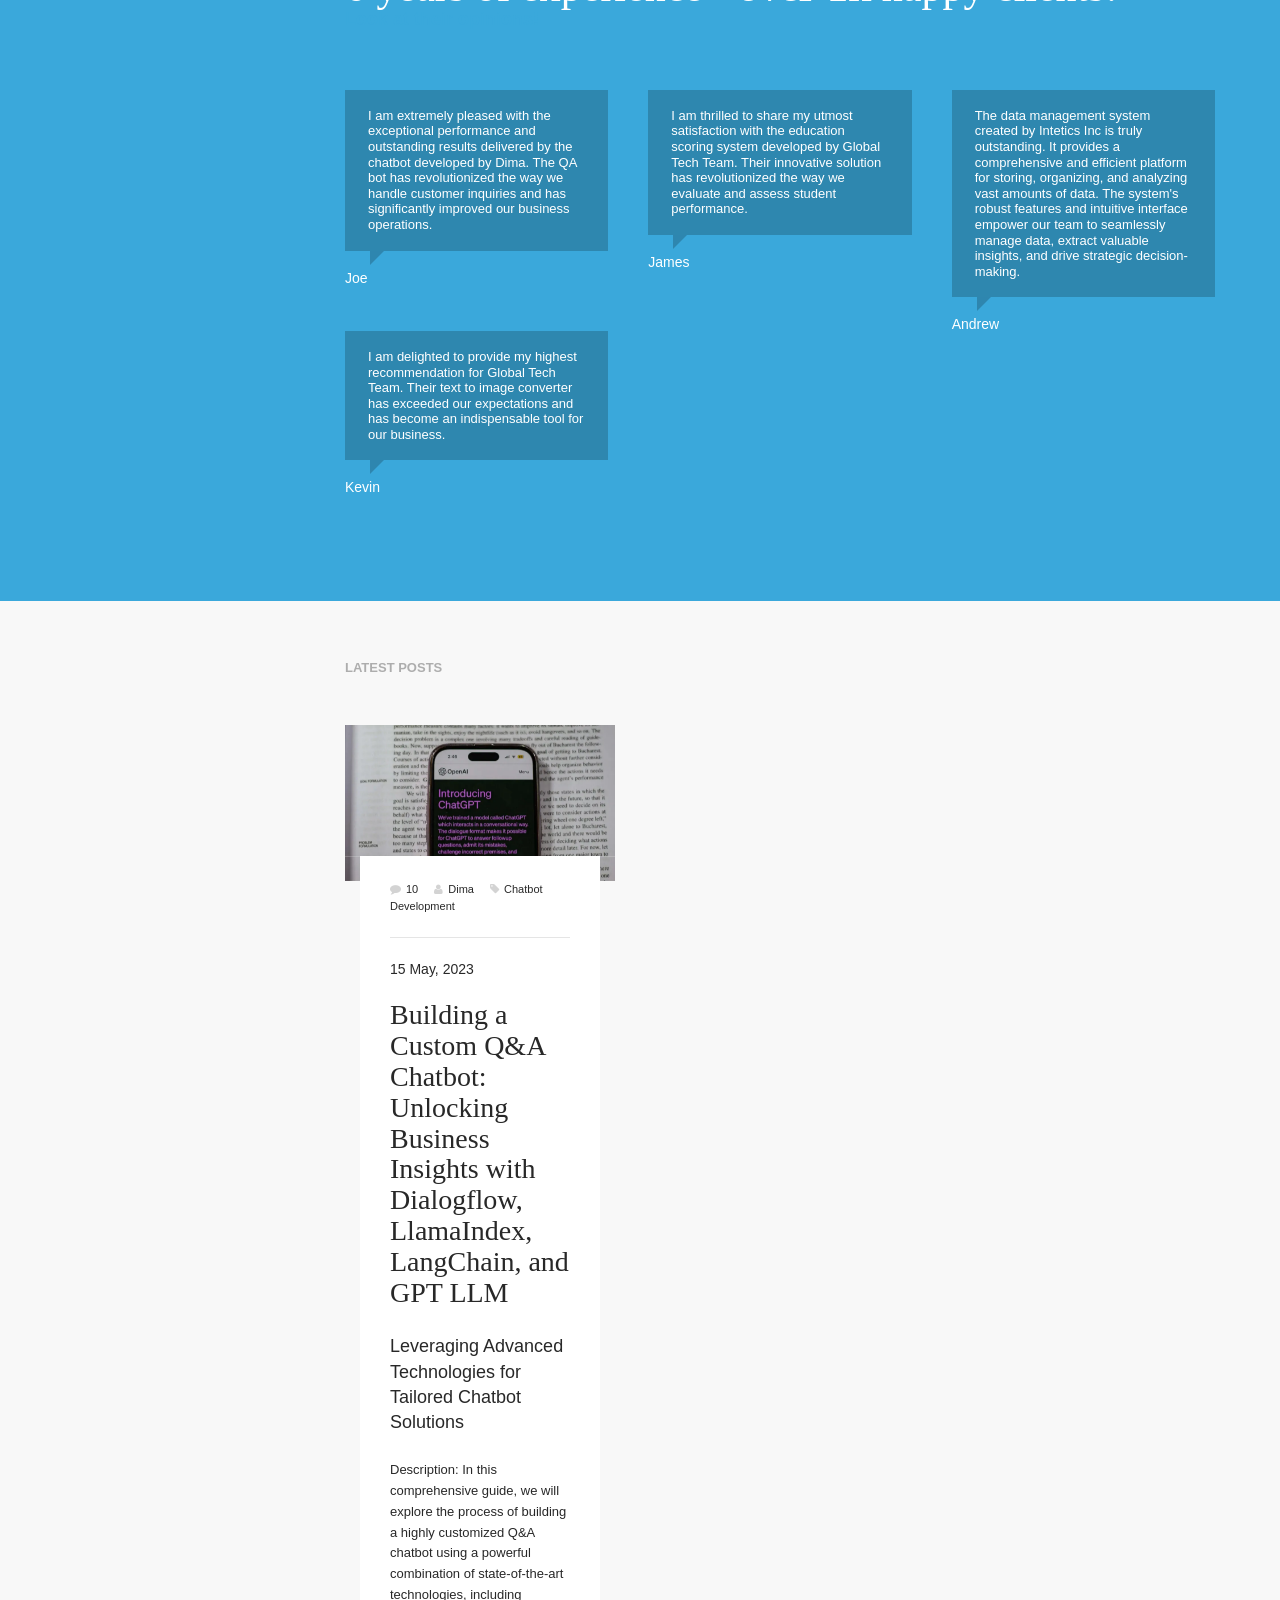
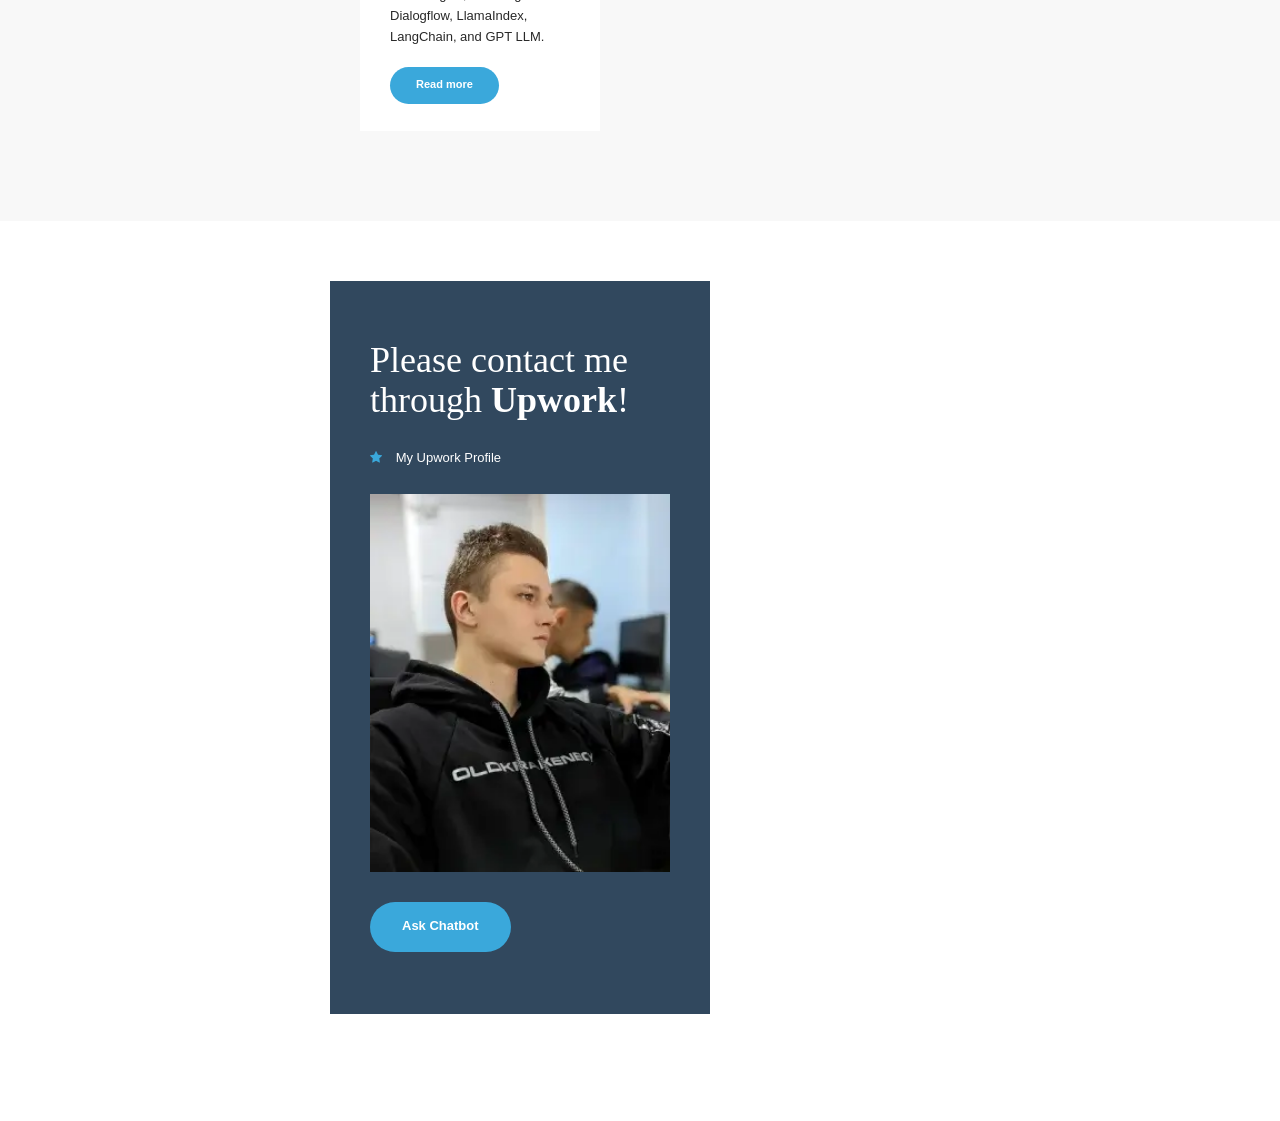
==== commit 09c4df85: "map height" ====
--- a/index.html
+++ b/index.html
@@ -482,8 +482,11 @@
             document.getElementById('github-container').appendChild(div);
 
             var anotherDiv = document.createElement('div');
+            anotherDiv.style.height = "100%";
             anotherDiv.innerHTML = `<iframe id="location-map" src="https://www.google.com/maps/embed?pb=!1m18!1m12!1m3!1d2742.3790186748815!2d30.788584575372358!3d46.57974415832212!2m3!1f0!2f0!3f0!3m2!1i1024!2i768!4f13.1!3m3!1m2!1s0x40c624d6a0975c73%3A0x3e0e850dc1370832!2sKrymska%20St!5e0!3m2!1sen!2sua!4v1684106346168!5m2!1sen!2sua" width="100%" height="100%" style="border:0;" allowfullscreen="" loading="lazy" referrerpolicy="no-referrer-when-downgrade"></iframe>`
             document.getElementById('google-map').appendChild(anotherDiv);
+
+            
         });
 
     </script>
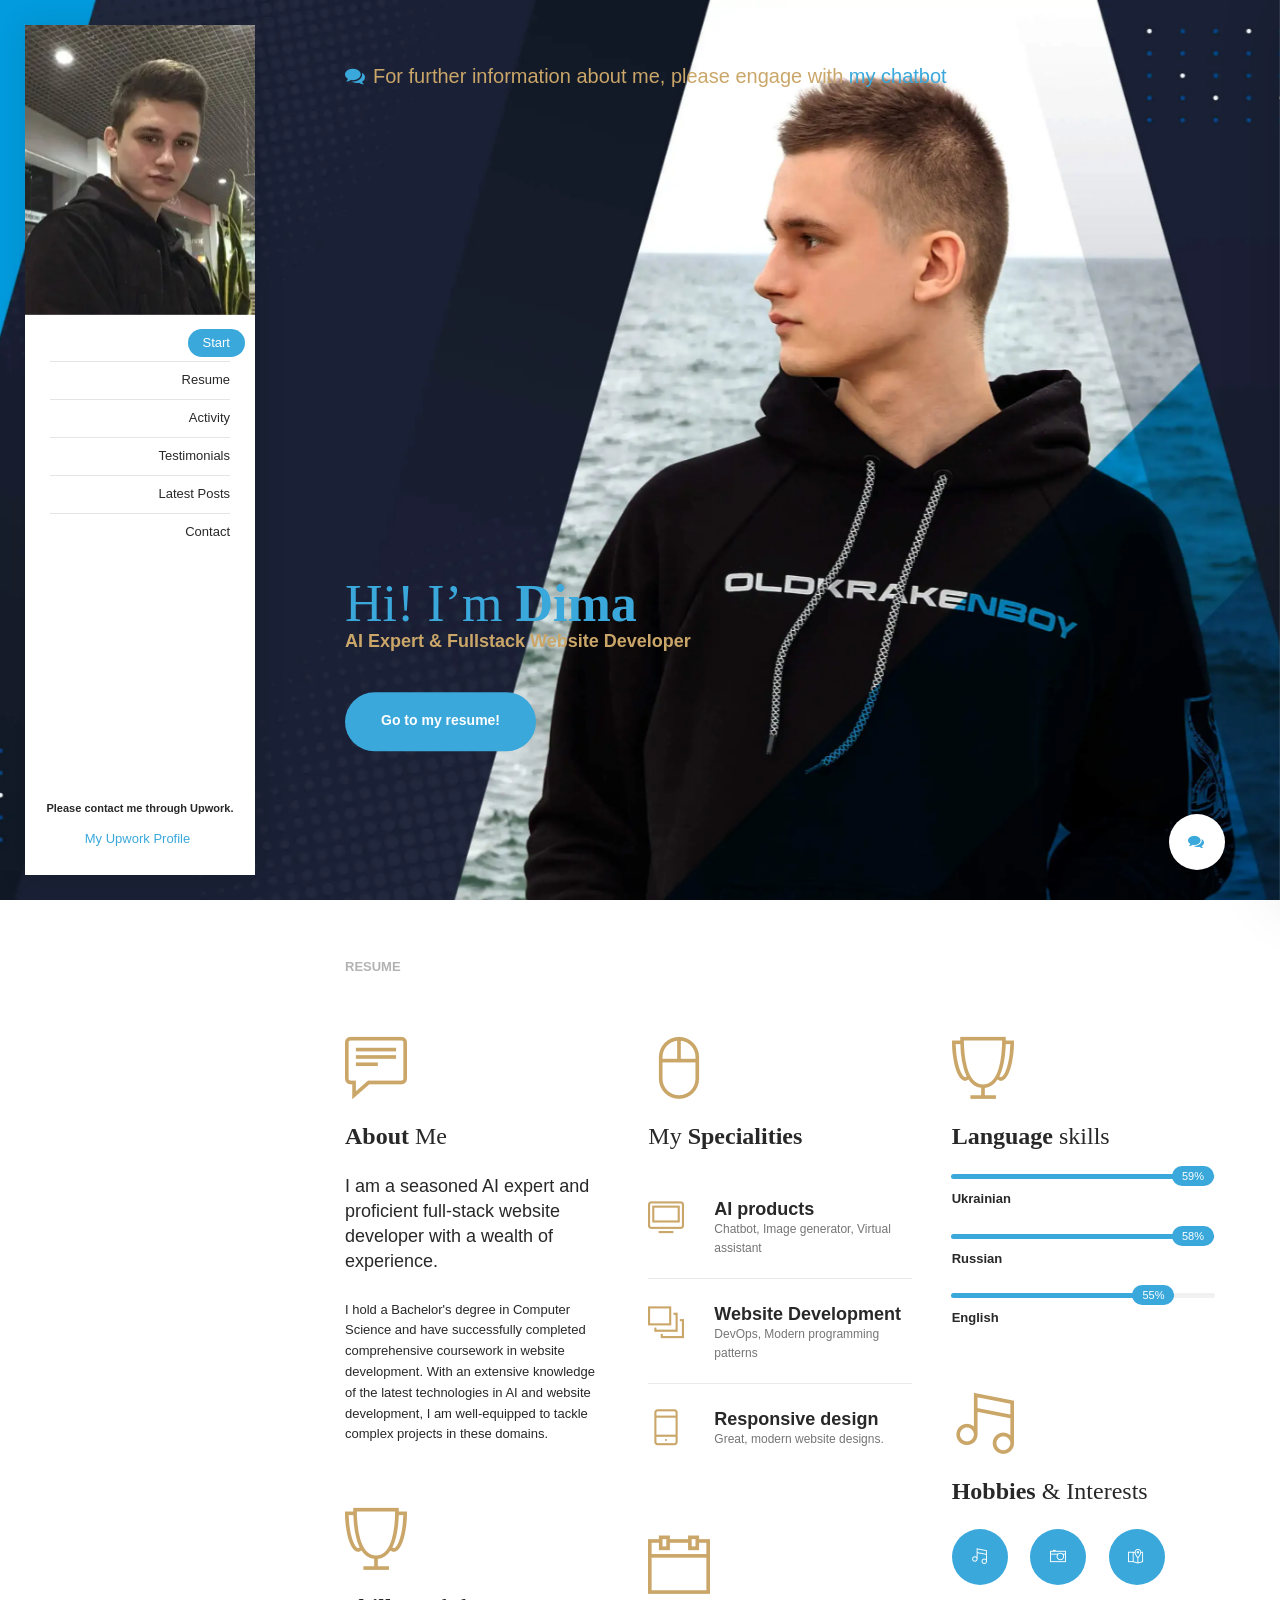
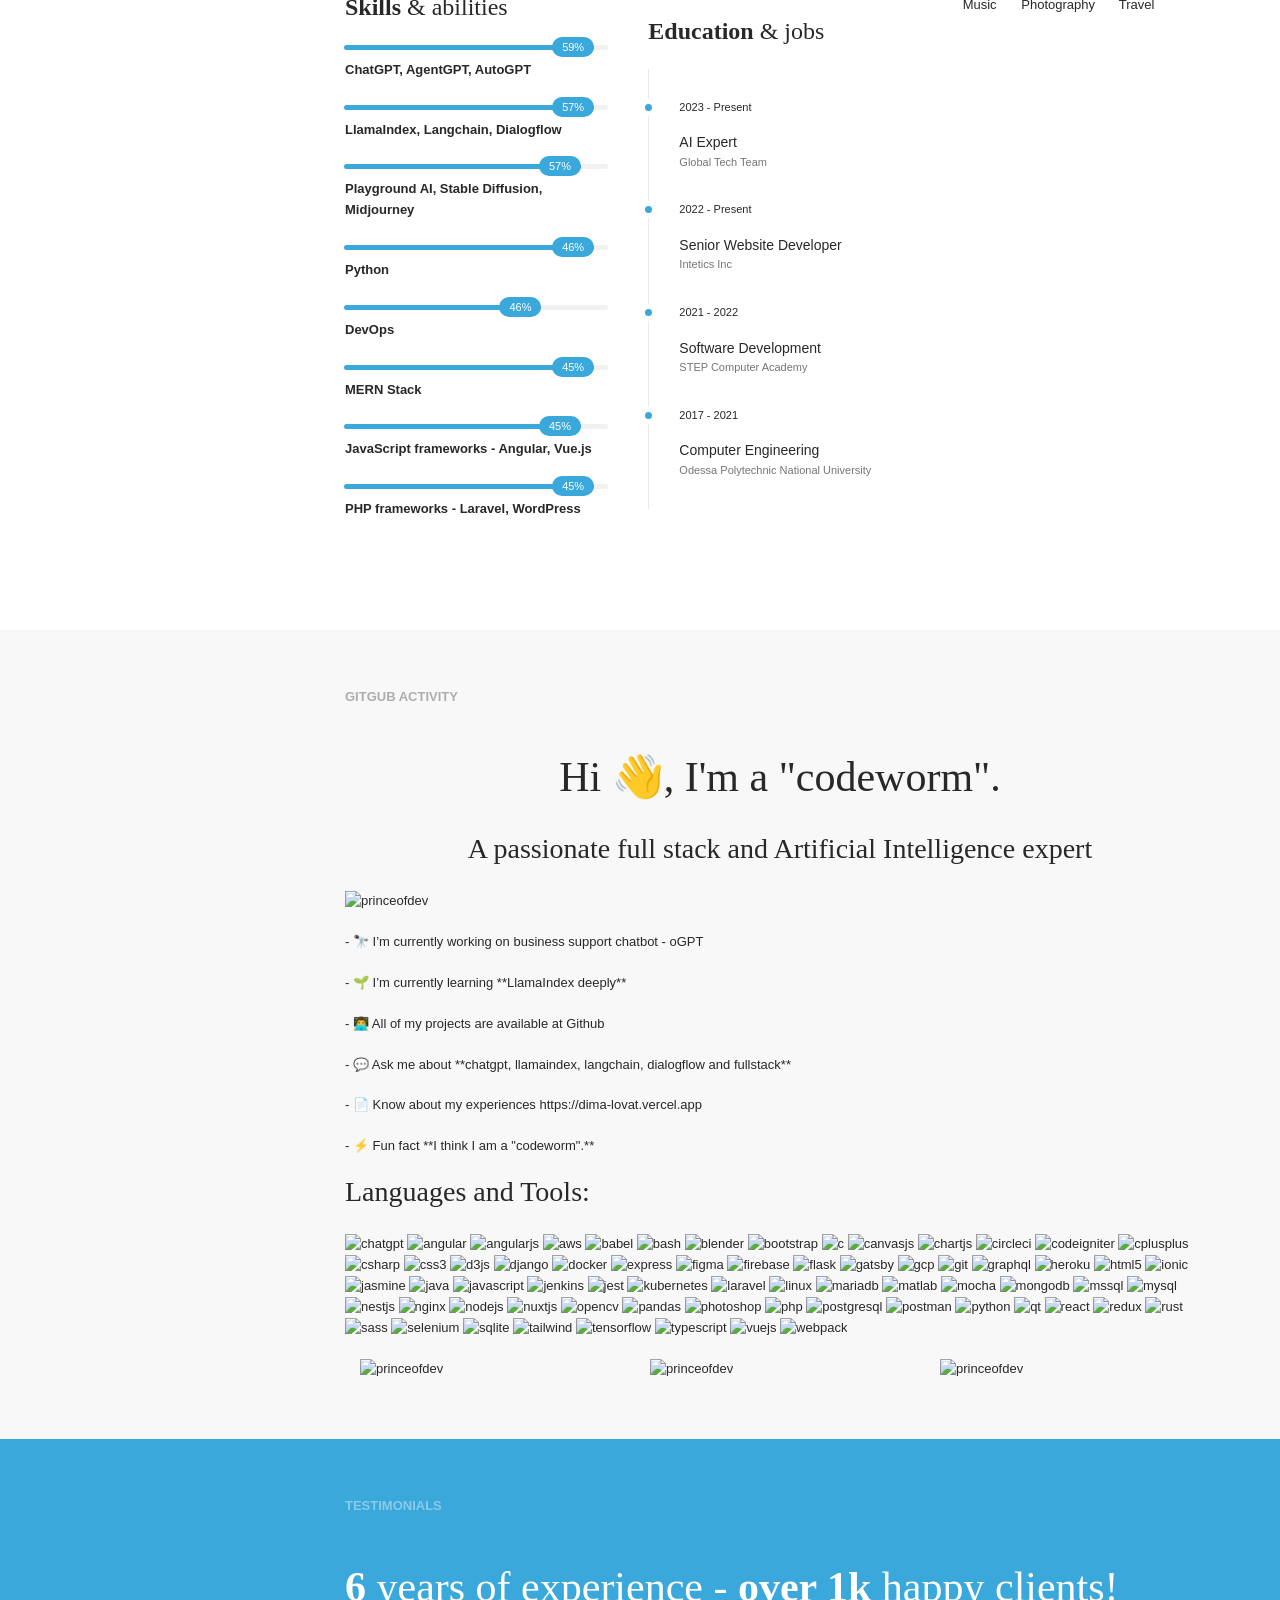
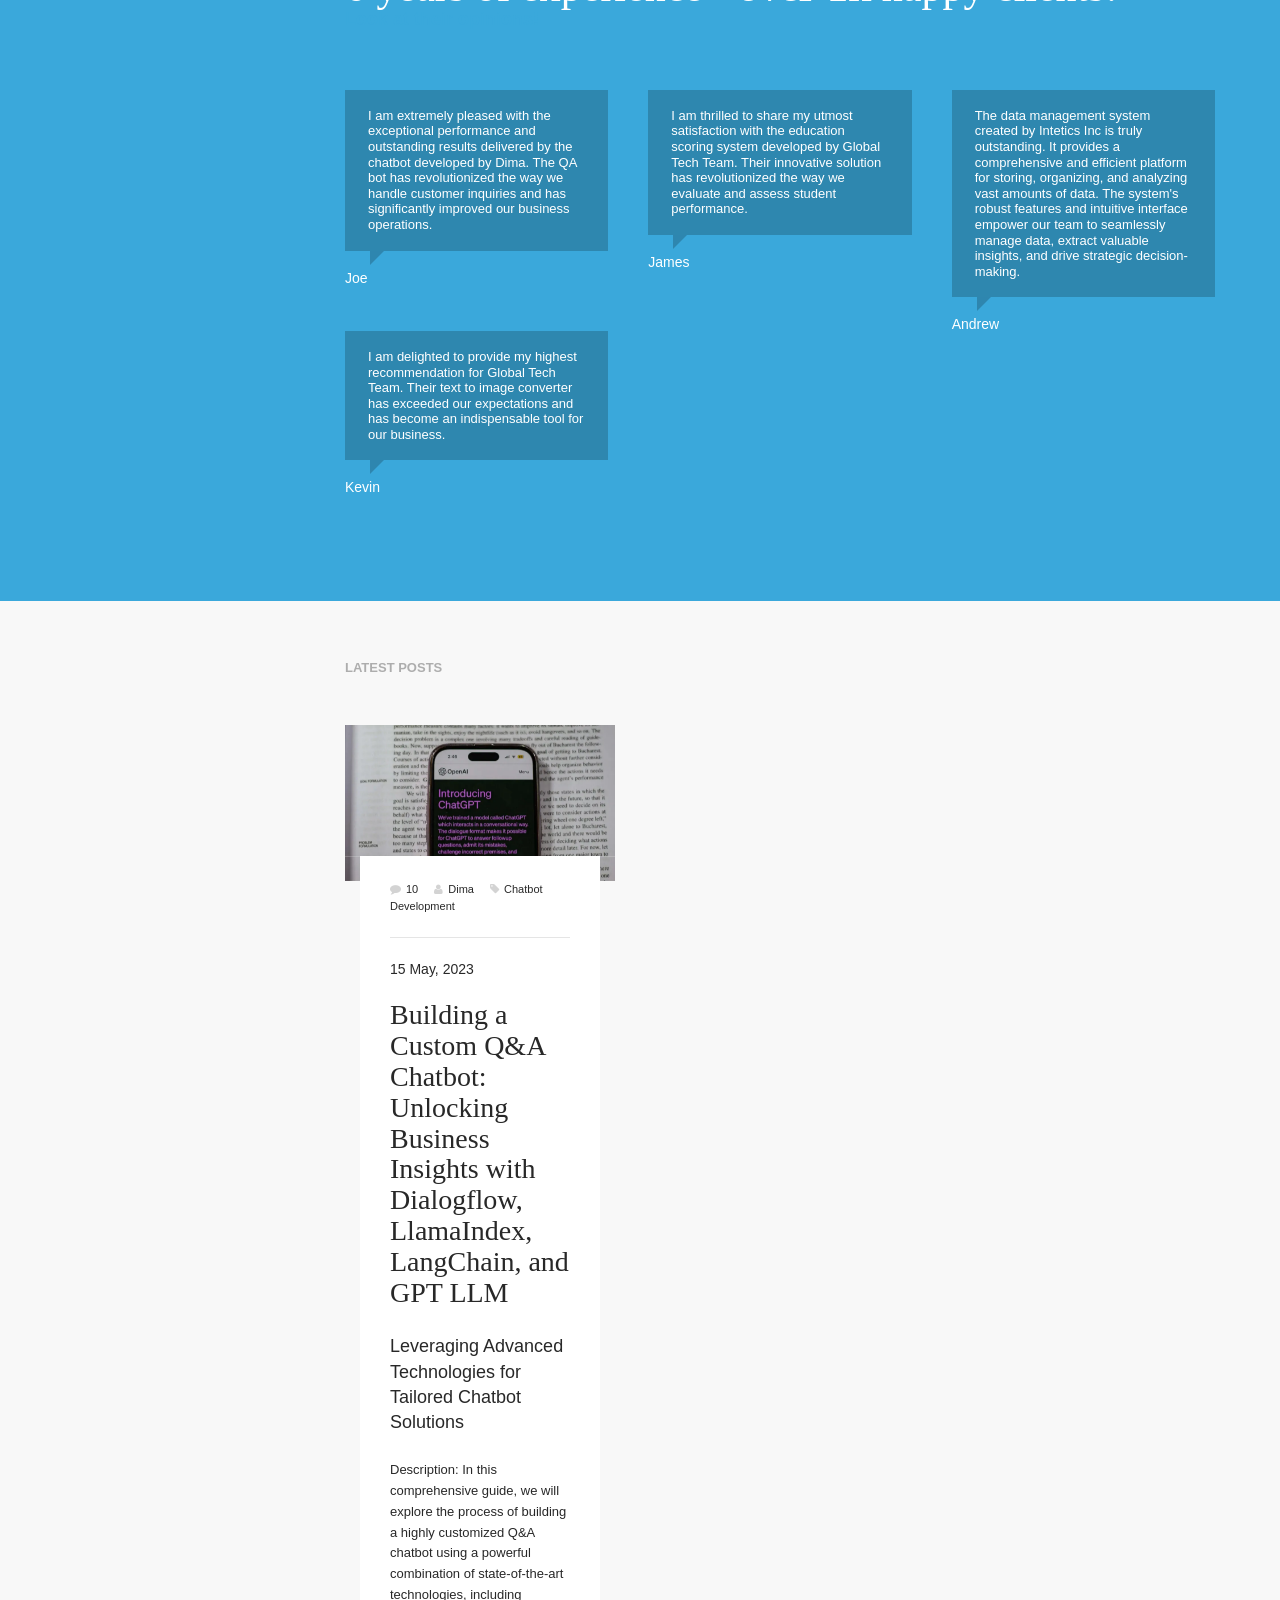
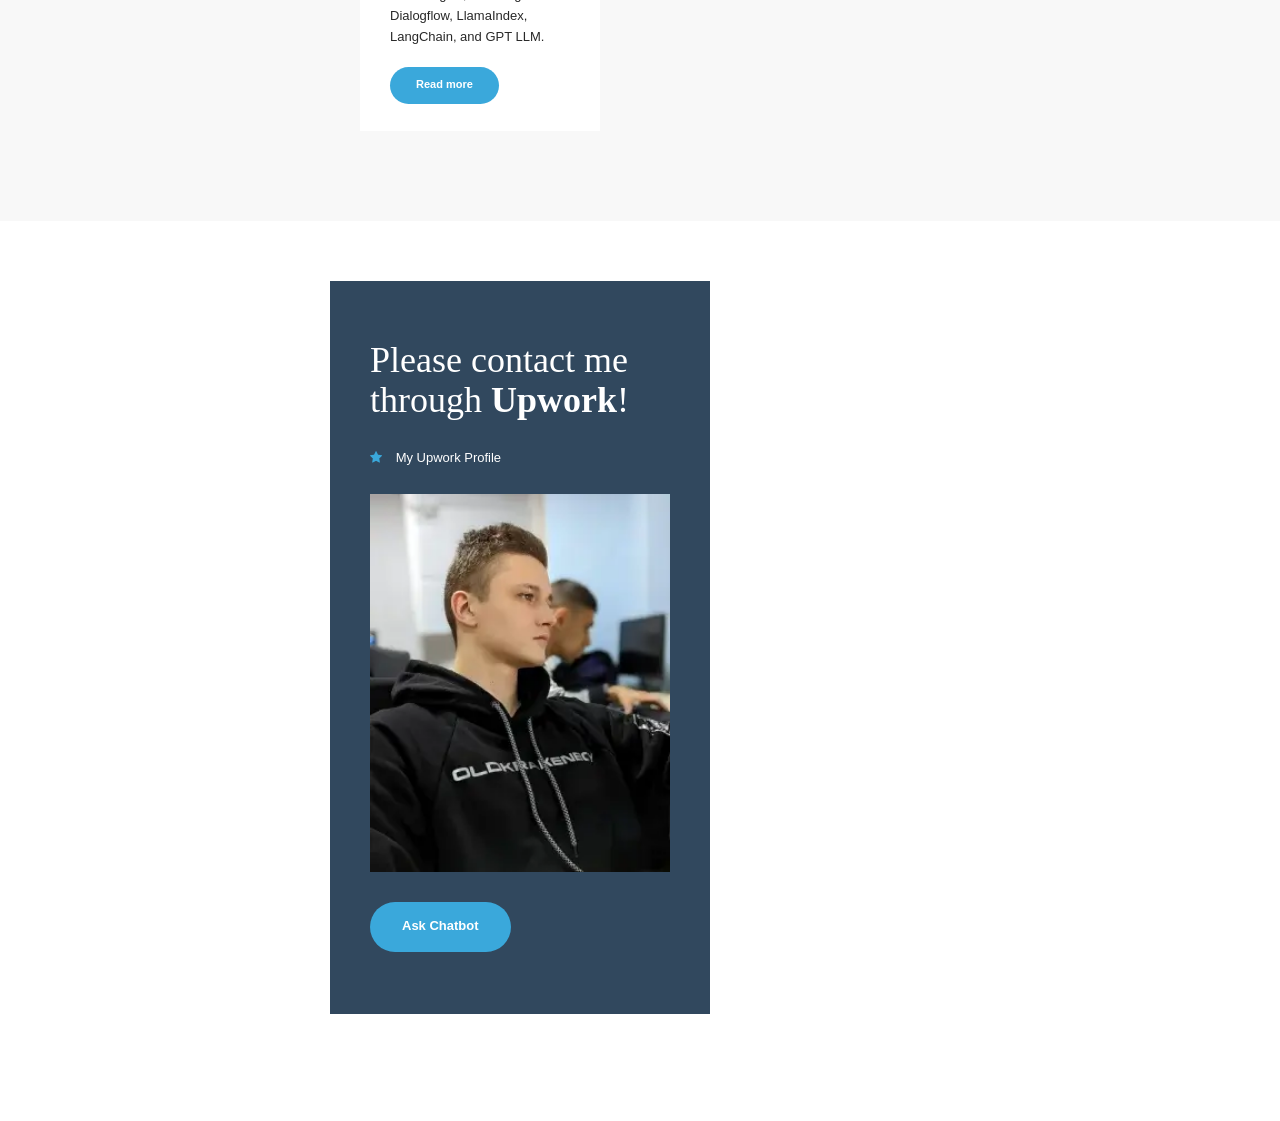
==== commit 02652582: "activity" ====
--- a/index.html
+++ b/index.html
@@ -453,7 +453,7 @@
             // This code will execute after the page has fully loaded
             var div = document.createElement('div');
             div.innerHTML = `<h6 class="margin-b-50">Gitgub Activity</h6>
-                            <h1 align="center">Hi 👋, I'm Dima</h1>
+                            <h1 align="center">Hi 👋, I'm a "codeworm".</h1>
                             <h3 align="center">A passionate full stack and Artificial Intelligence expert</h3>
                             <p align="left"> <img src="https://komarev.com/ghpvc/?username=princeofdev&label=Profile%20views&color=0e75b6&style=flat" alt="princeofdev" /> </p>
 
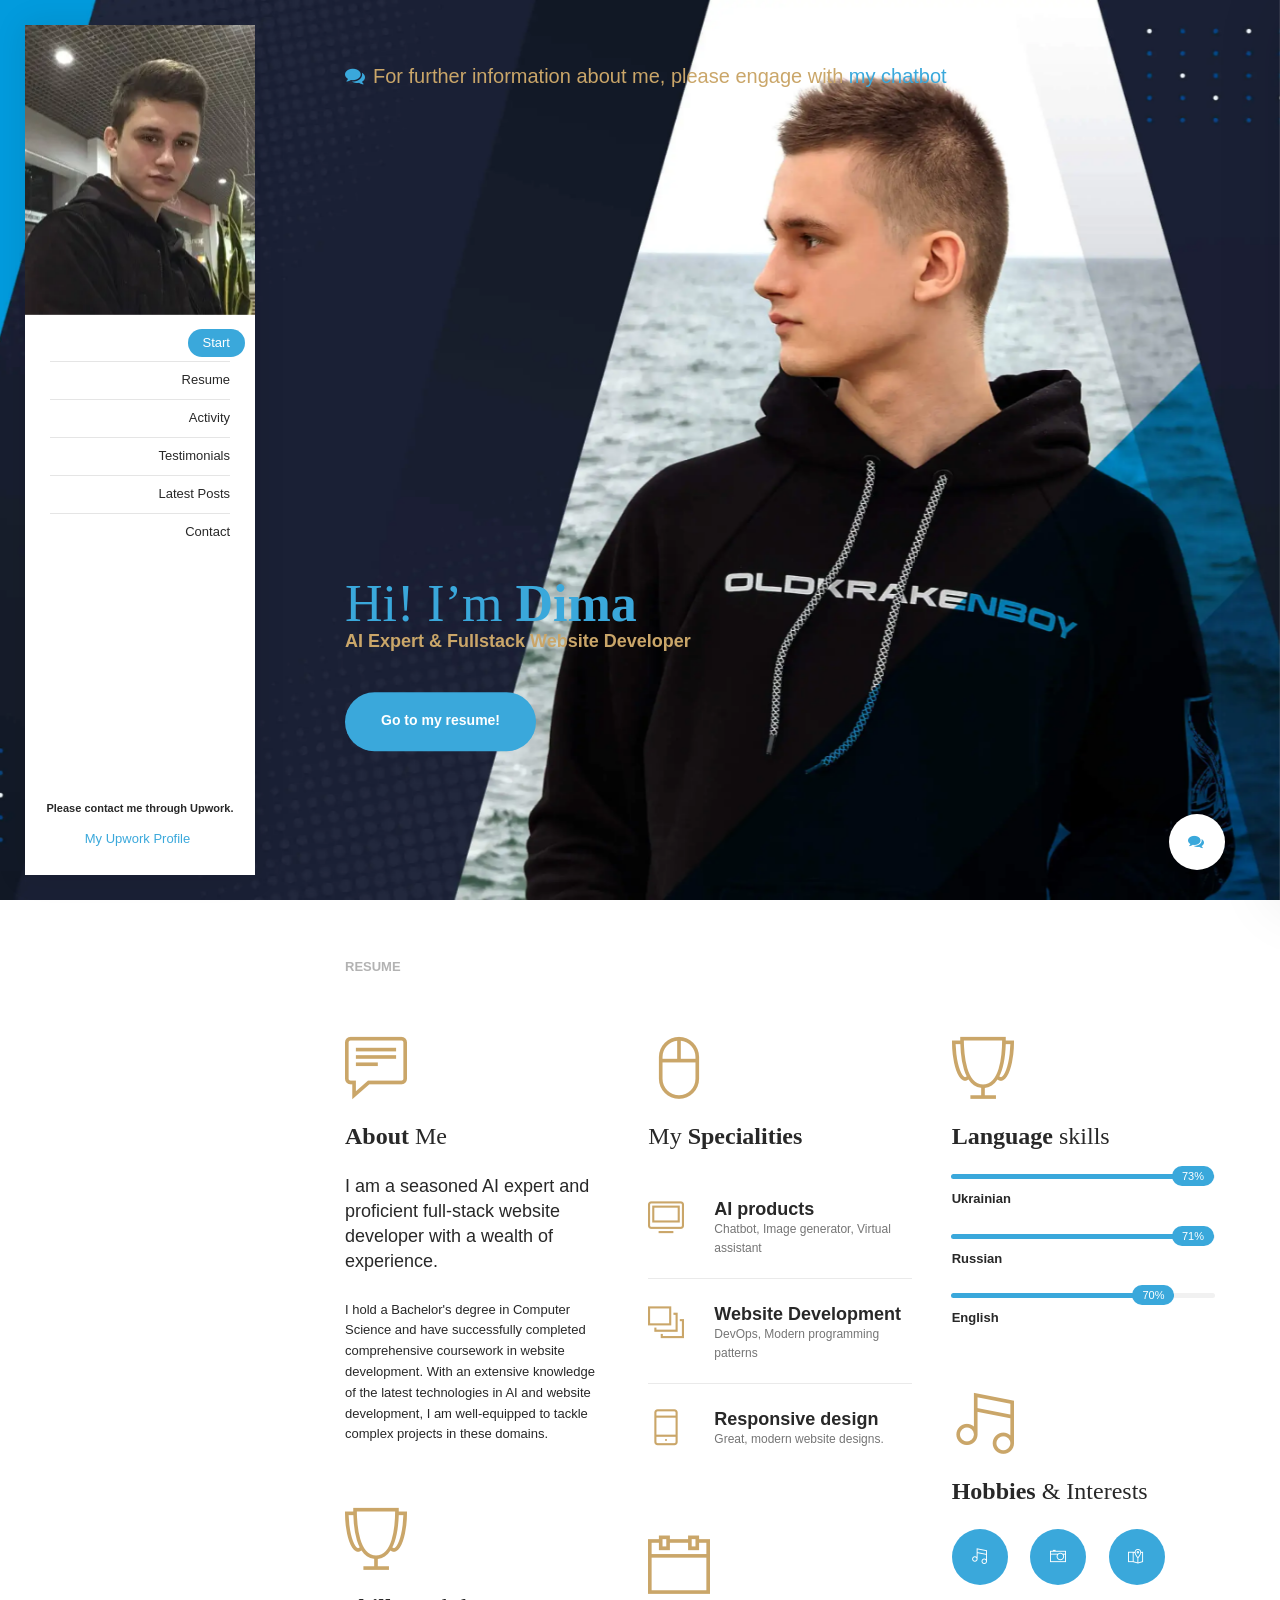
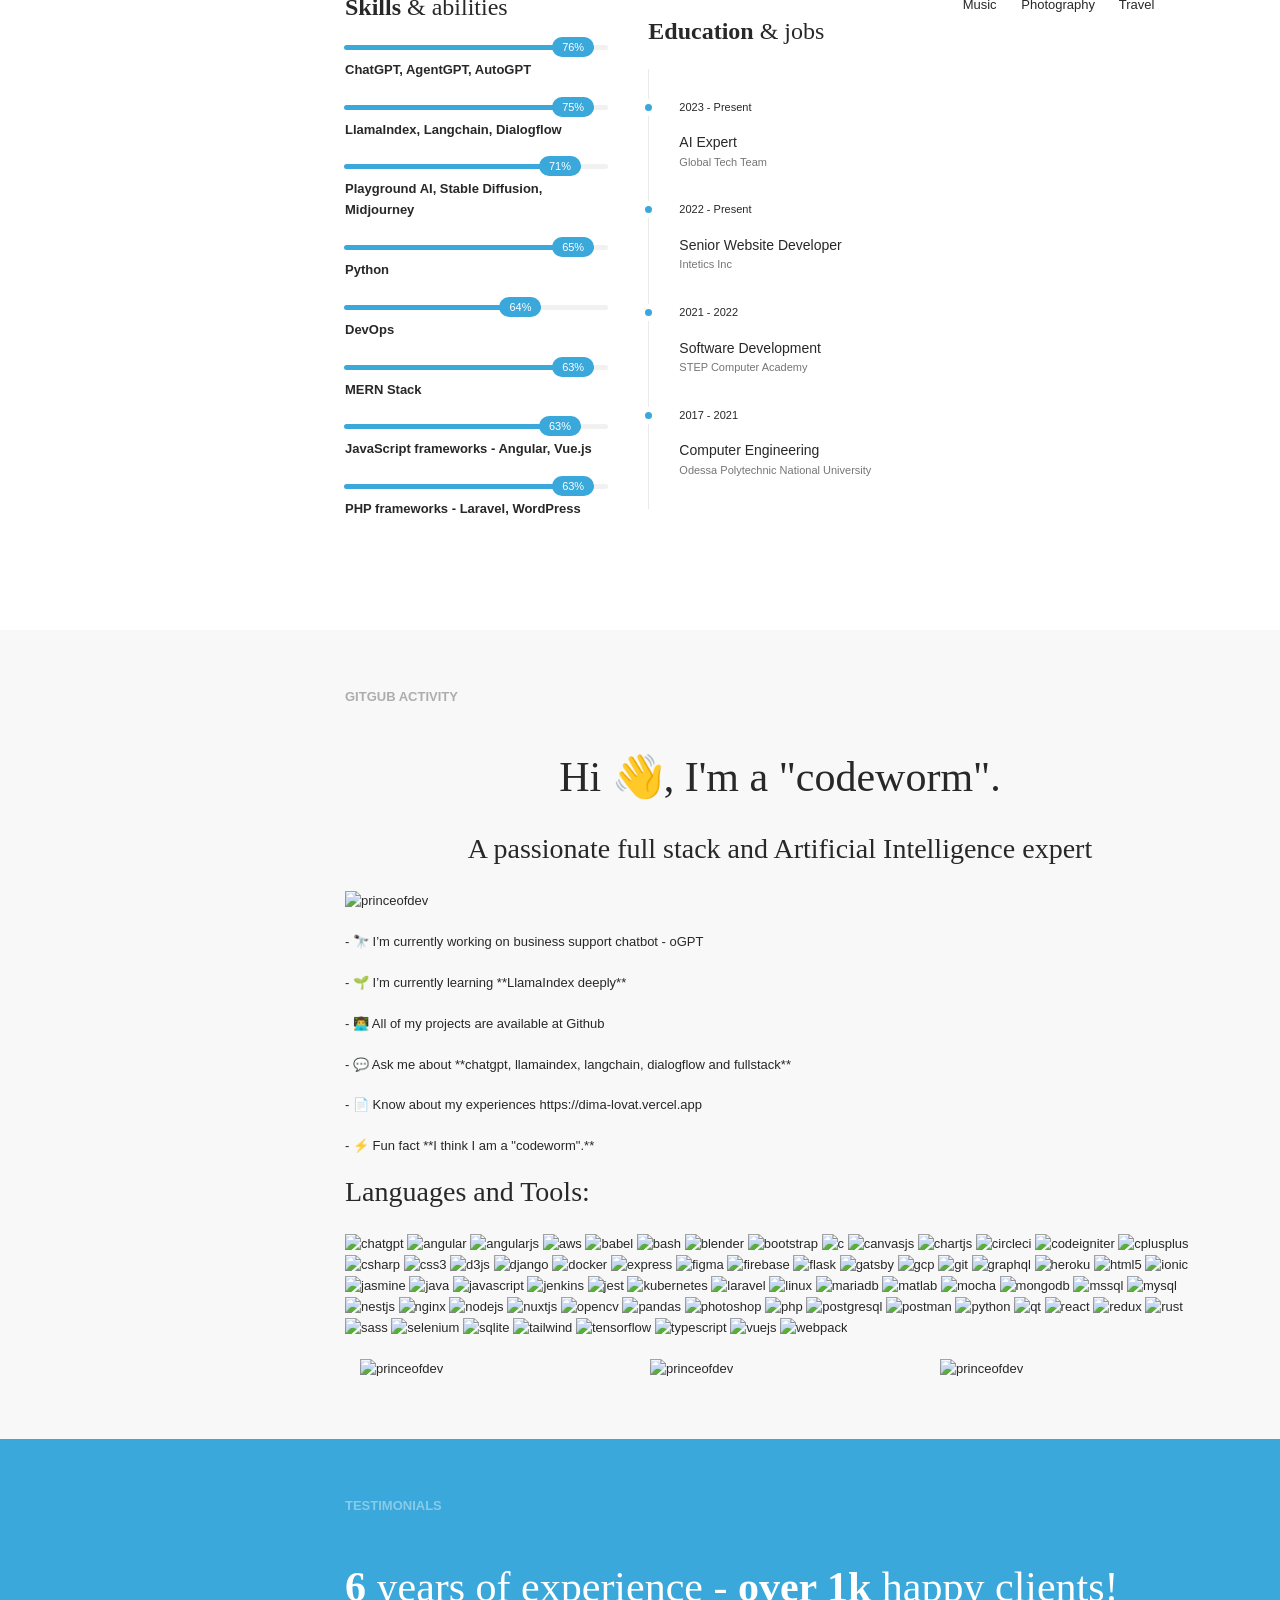
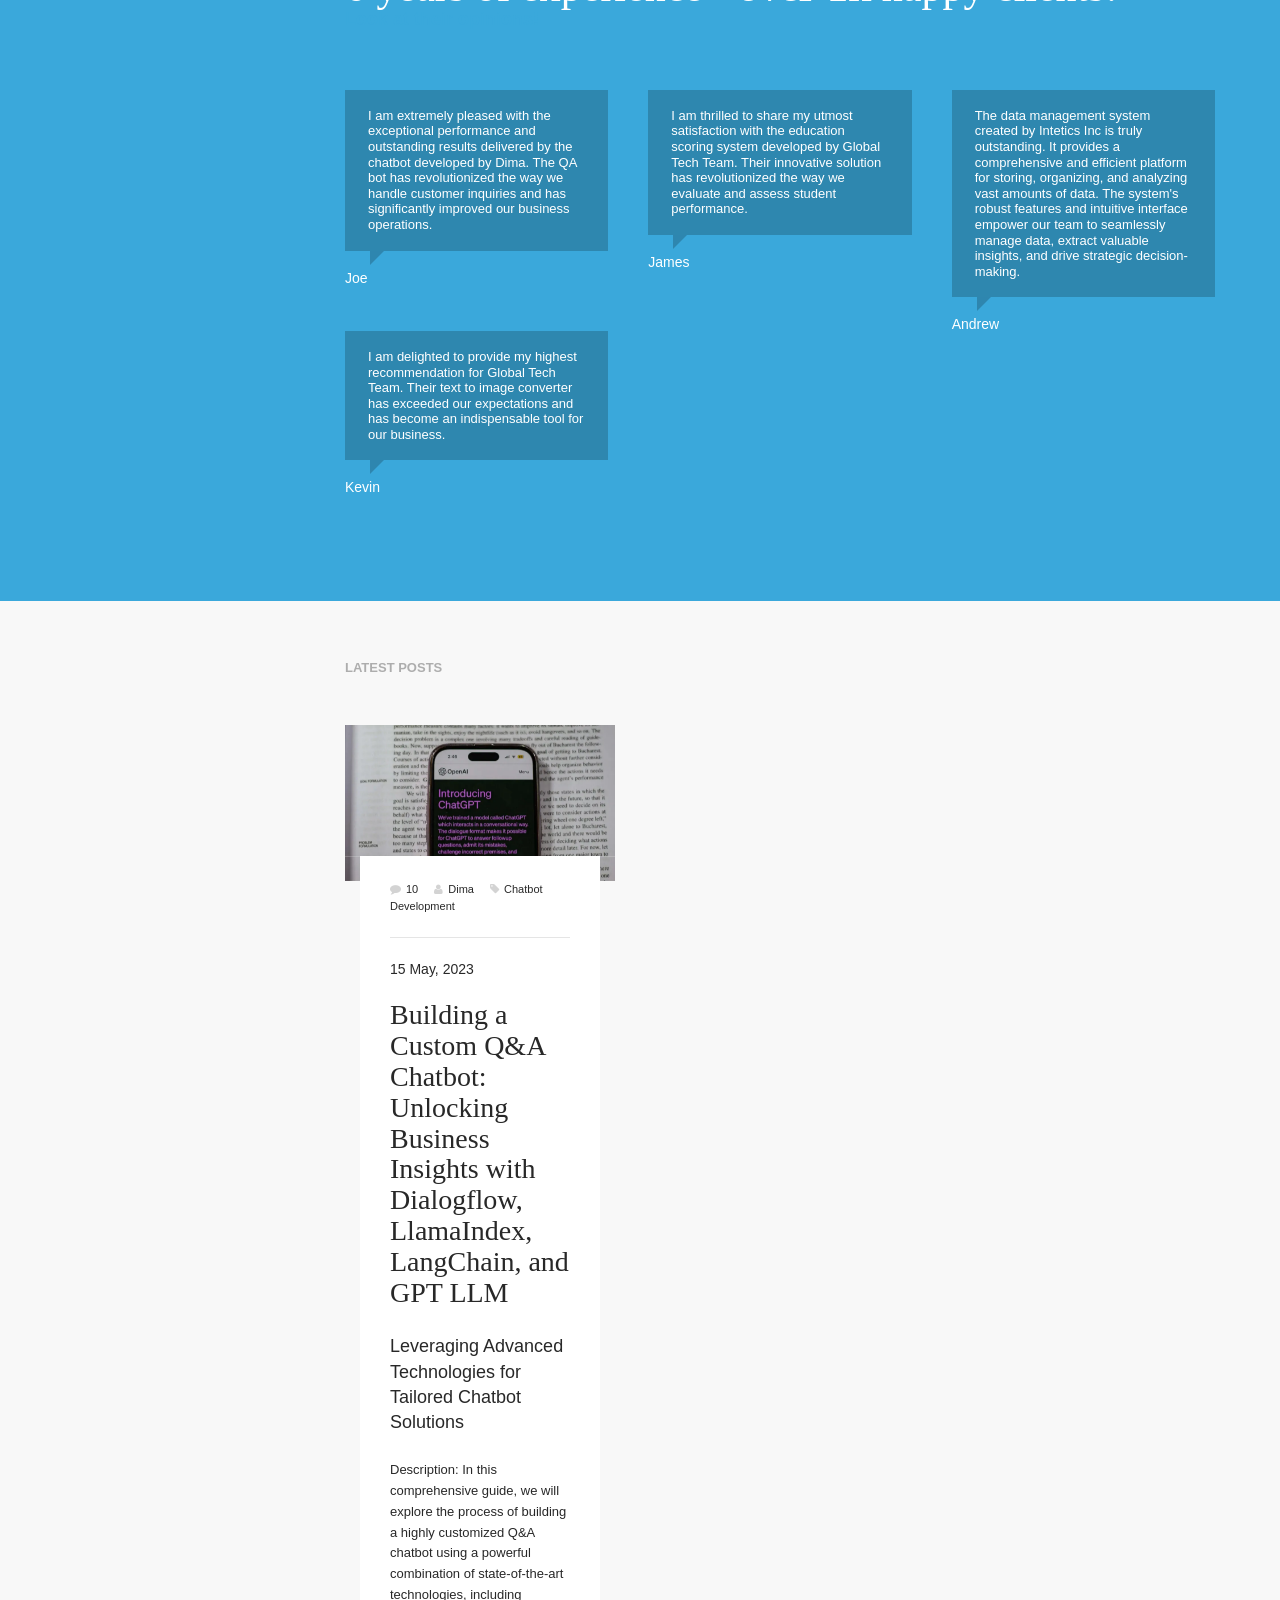
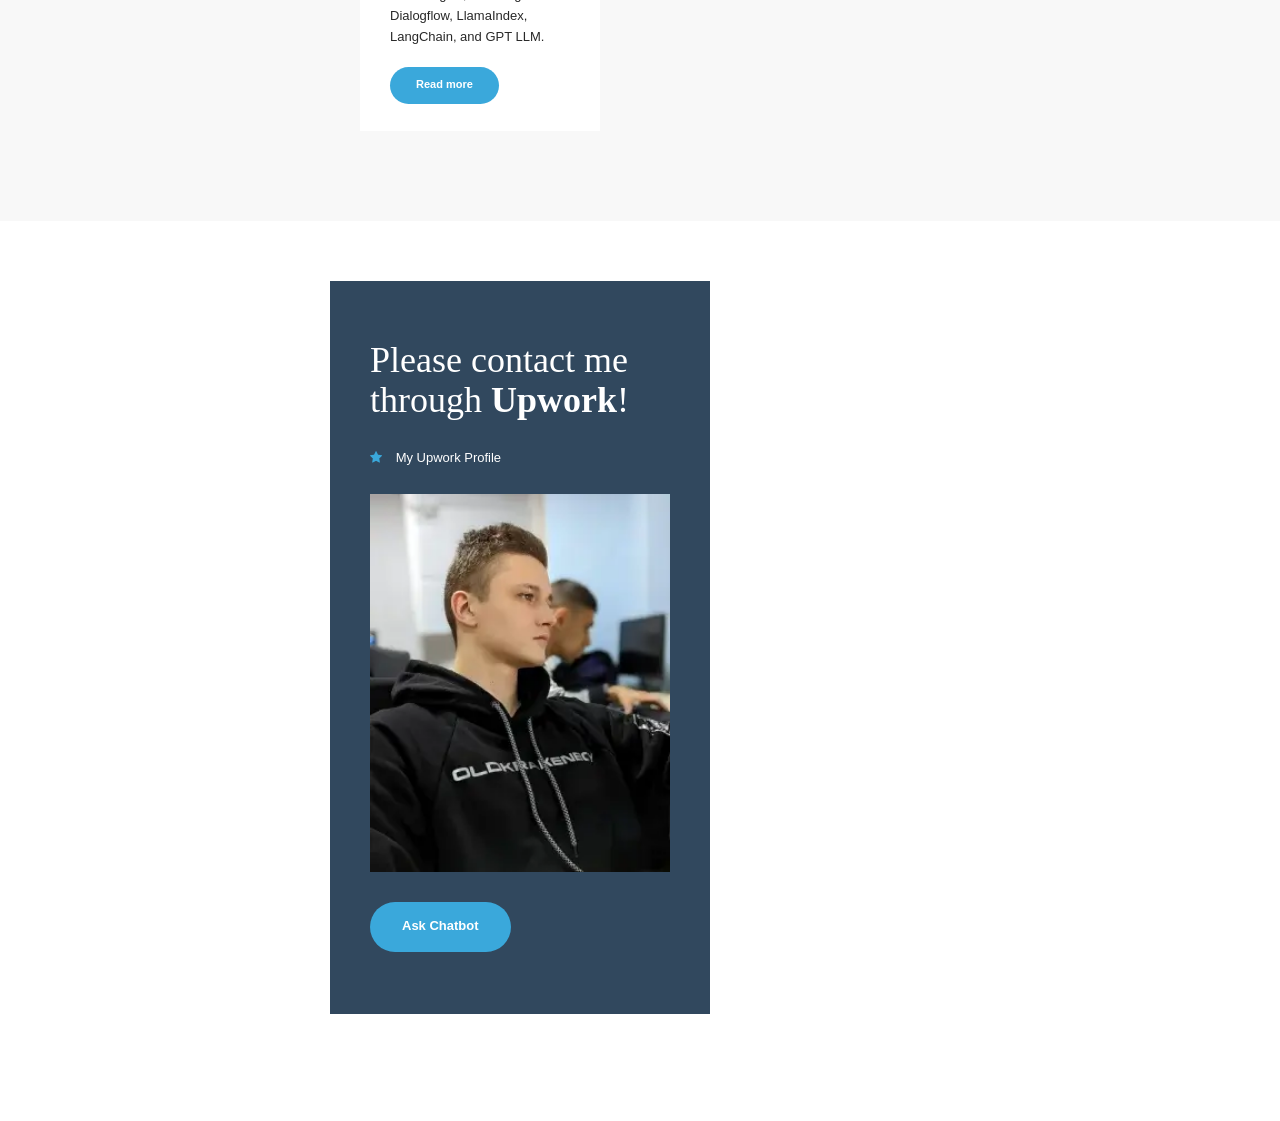
==== commit 58c4394e: "upwork URL" ====
--- a/index.html
+++ b/index.html
@@ -43,7 +43,7 @@
             <div class="social-media">
                 <strong class="text-sm">Please contact me through Upwork.</strong>
                 <ul class="list-inline margin-t-10">
-                    <li><a class="custom-color-text" href="https://www.upwork.com/freelancers/~01b60bf5d9cc4f110d">My Upwork Profile</a></li>
+                    <li><a class="custom-color-text" href="https://www.upwork.com/freelancers/openai">My Upwork Profile</a></li>
                 </ul>
             </div>
 
@@ -380,7 +380,7 @@
                     <ul class="list-unstyled">
                         <li>
                             <i class="margin-r-10 text-primary fa fa-star"></i>
-                            <a href="https://www.upwork.com/freelancers/~01b60bf5d9cc4f110d">My Upwork Profile</a>
+                            <a href="https://www.upwork.com/freelancers/openai">My Upwork Profile</a>
                         </li>
                     </ul>
                     <div class="margin-b-30">
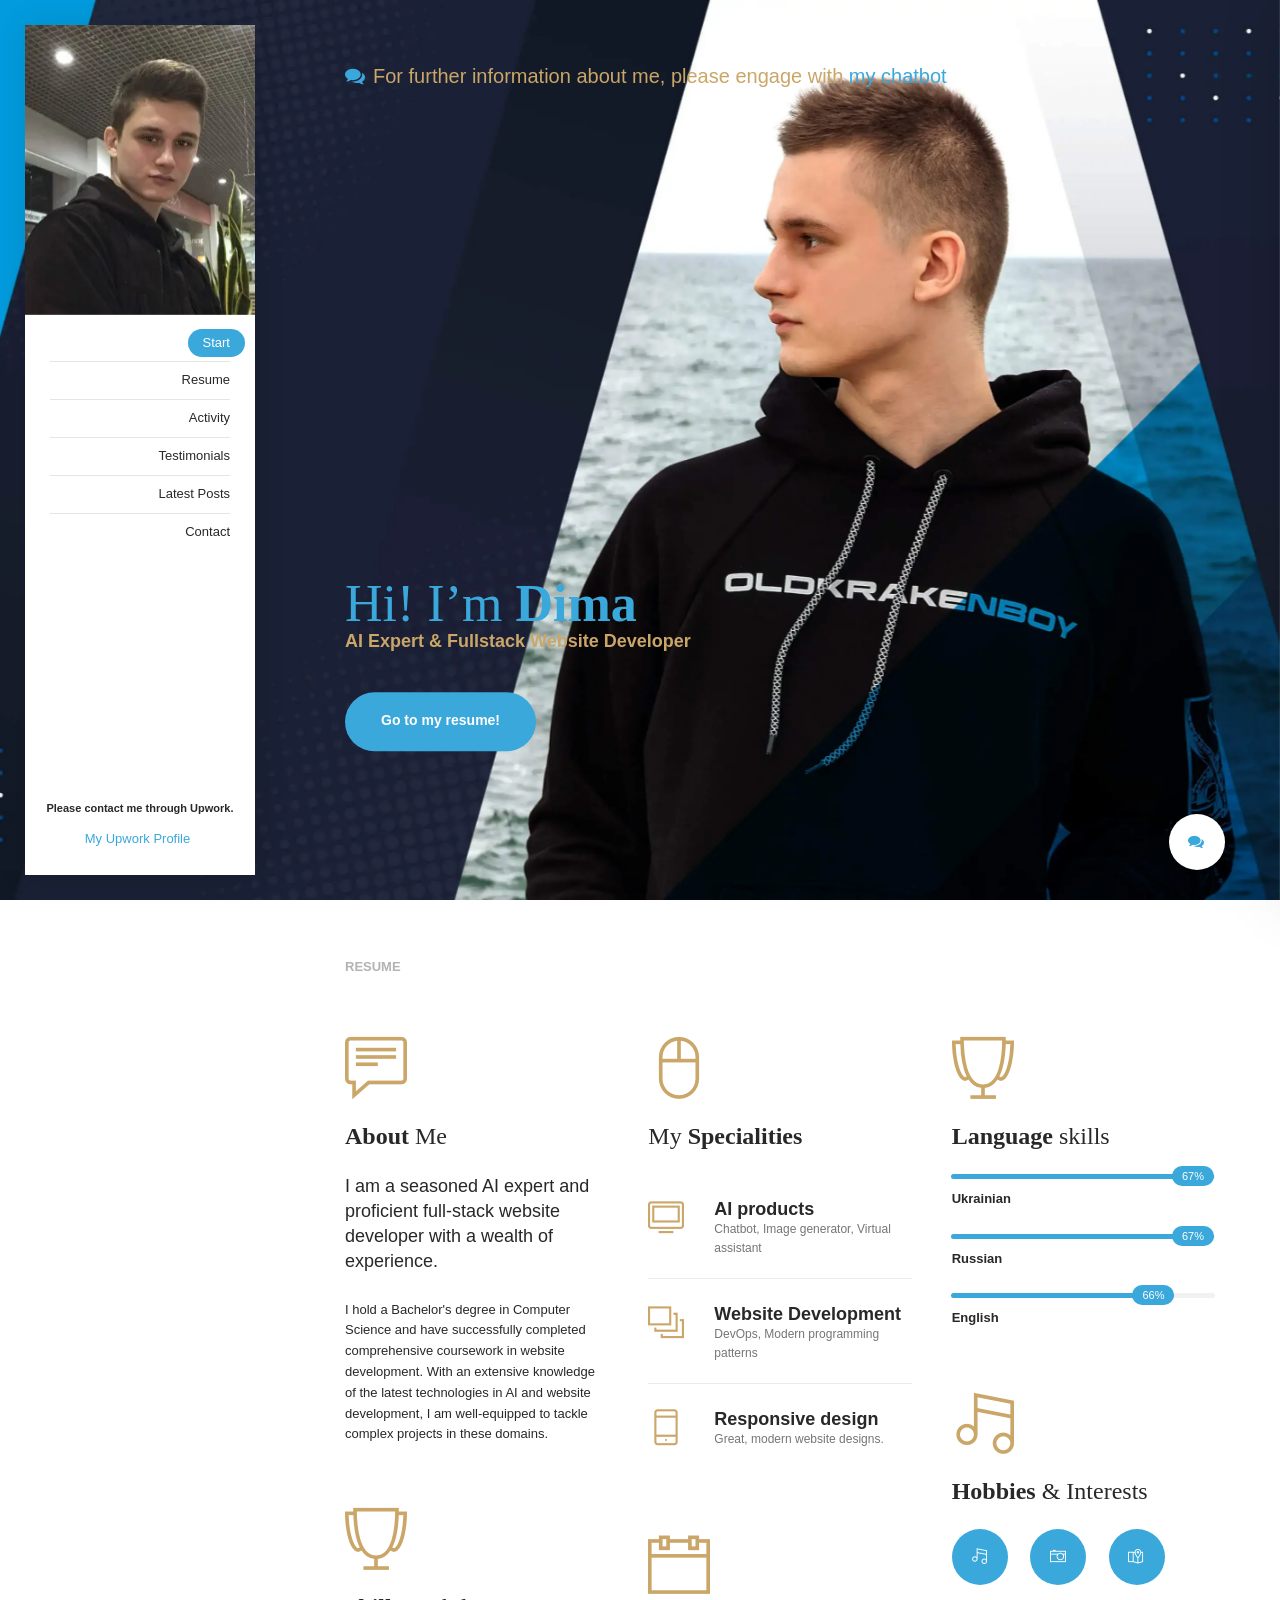
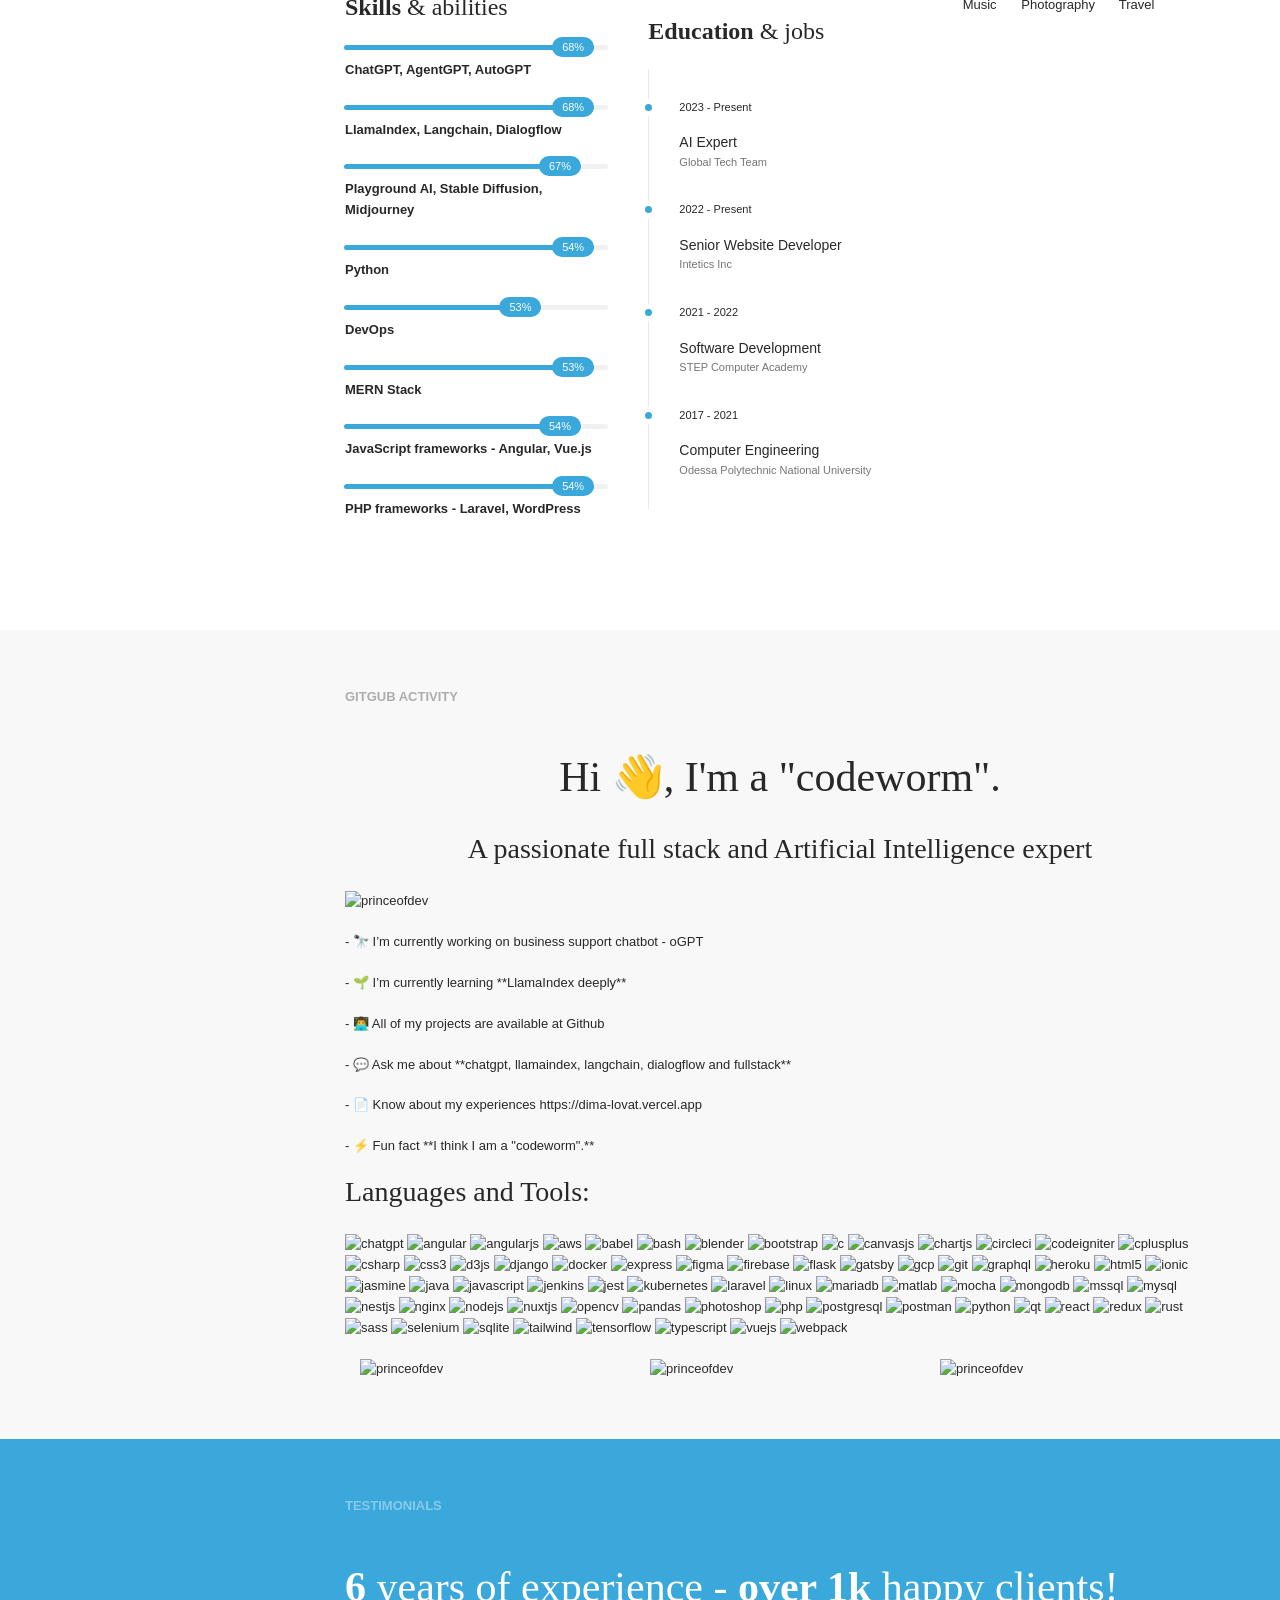
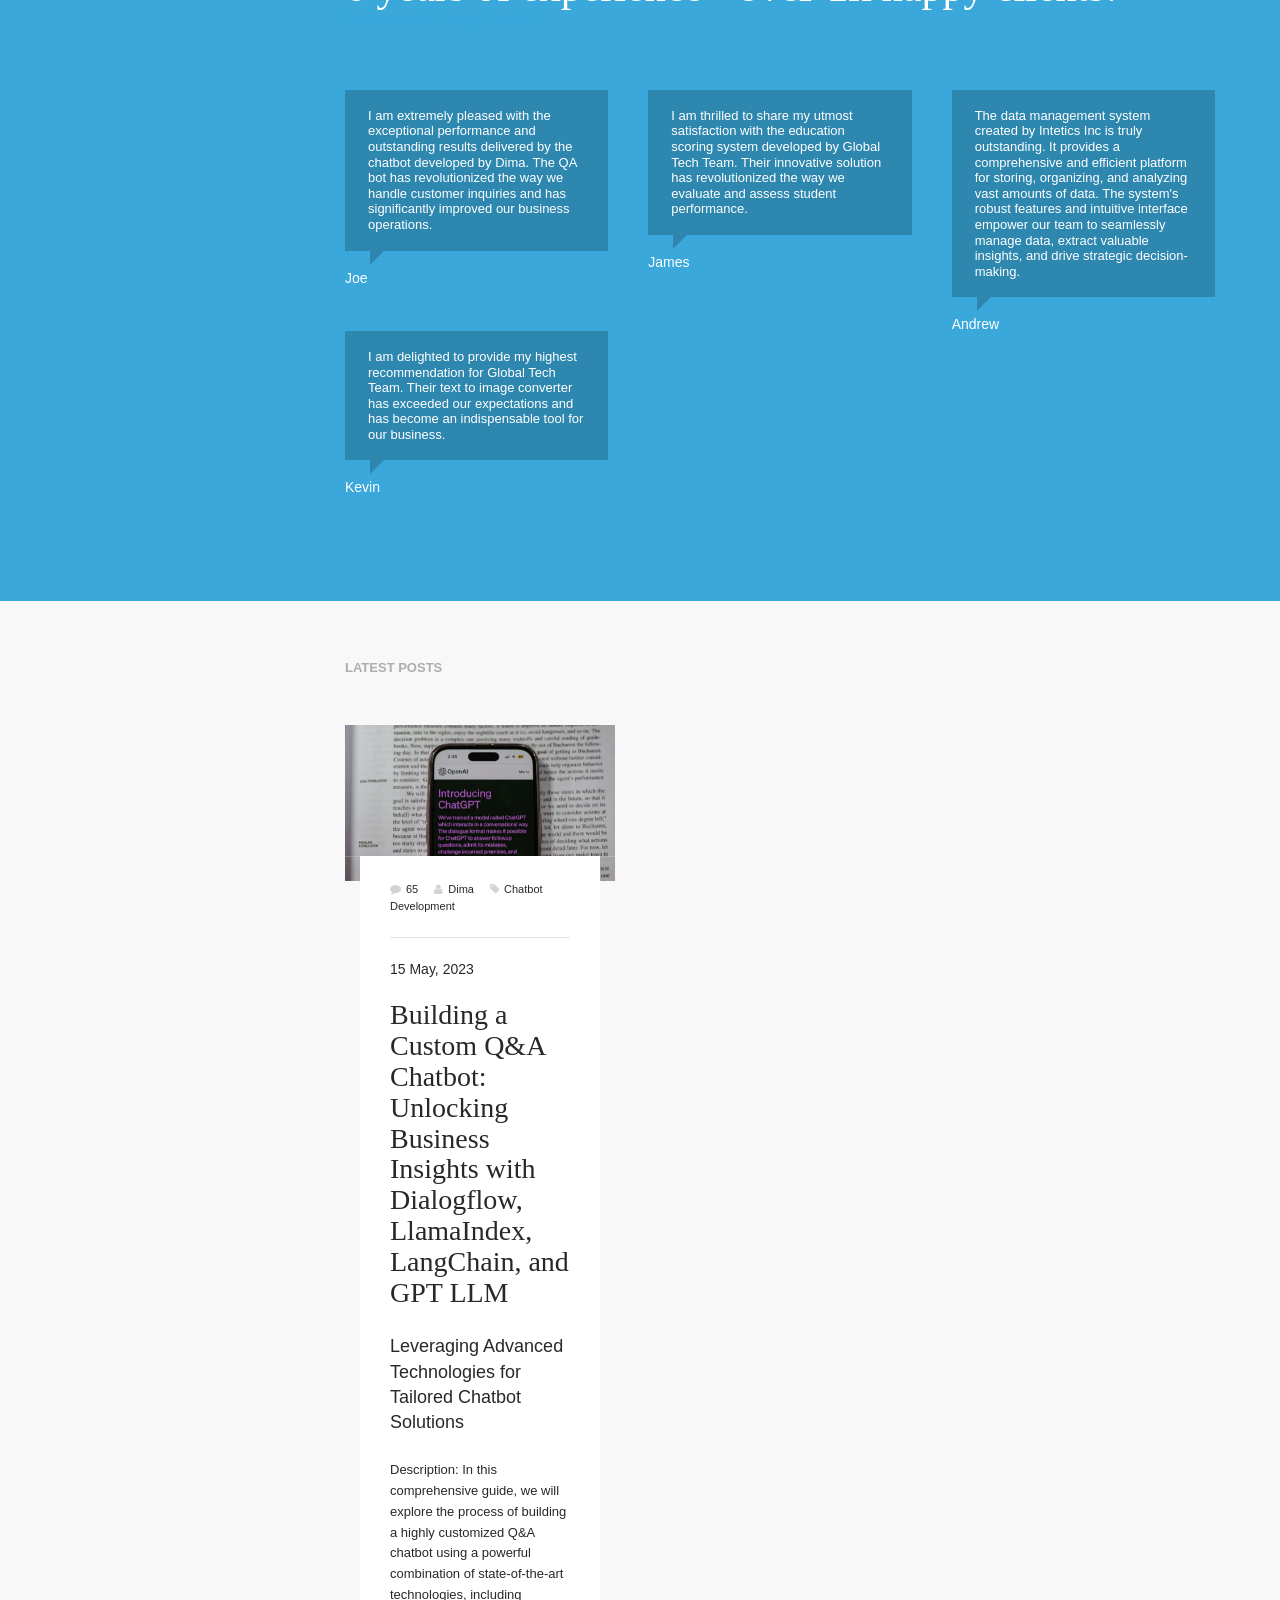
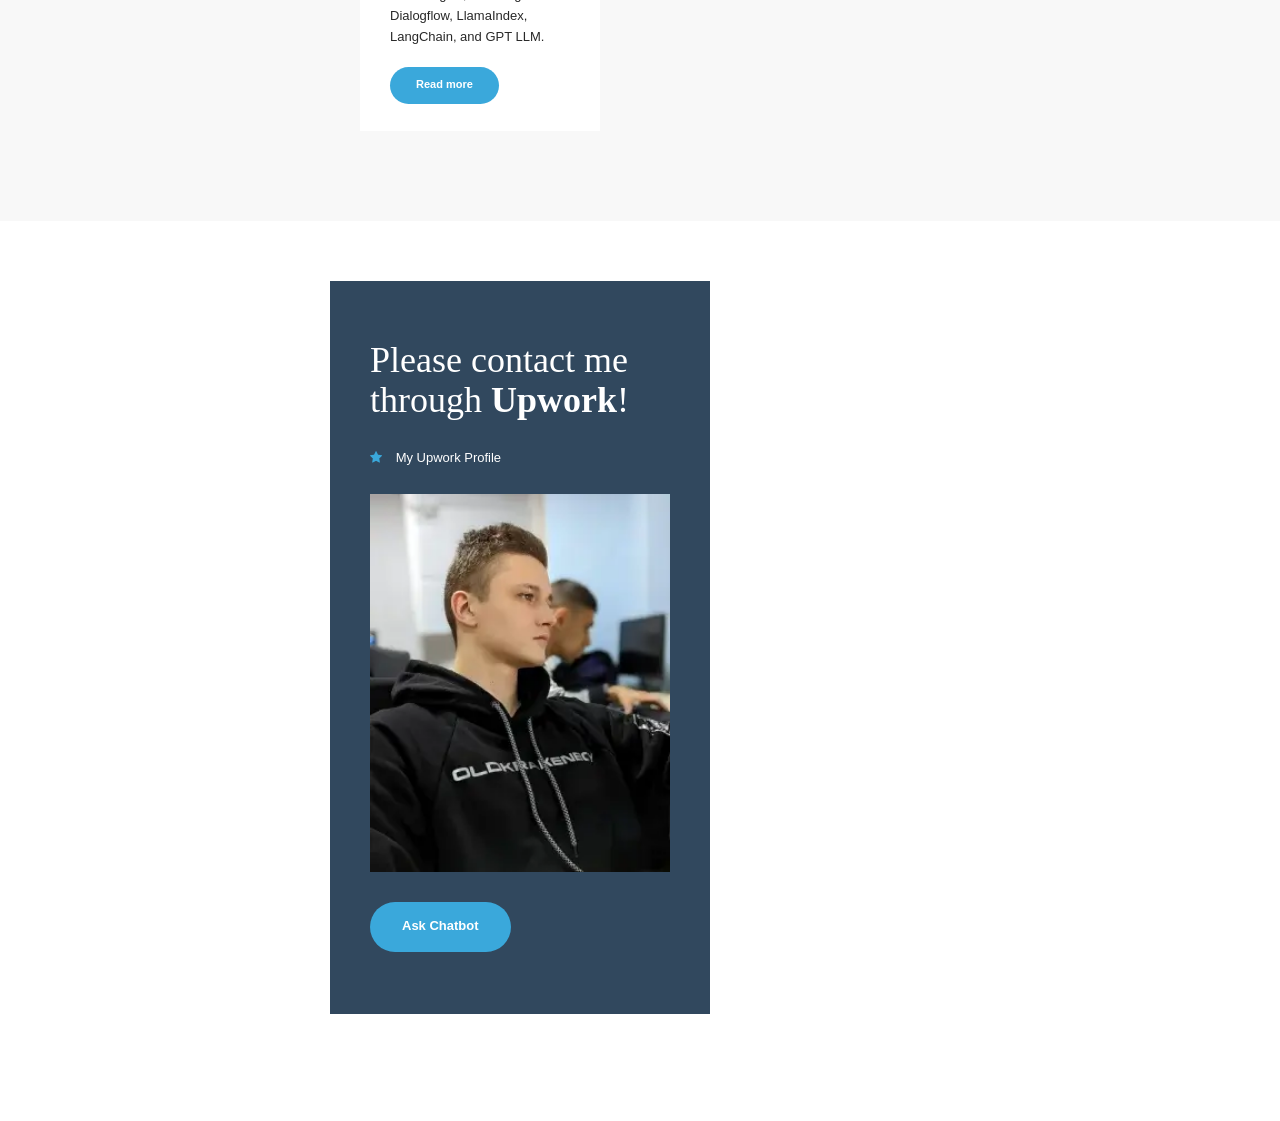
==== commit 1043e8c9: "Update index.html" ====
--- a/index.html
+++ b/index.html
@@ -354,7 +354,7 @@
                             </div>
                             <div class="post-content animated" data-animation="fadeInUp">
                                 <div class="meta">
-                                    <span><i class="fa fa-comment"></i><a href="#">10</a></span>
+                                    <span><i class="fa fa-comment"></i><a href="#">65</a></span>
                                     <span><i class="fa fa-user"></i><a href="#">Dima</a></span>
                                     <span><i class="fa fa-tag"></i><a href="#">Chatbot Development</a></span>
                                 </div>
@@ -491,4 +491,4 @@
 
     </script>
 
-</html>+</html>
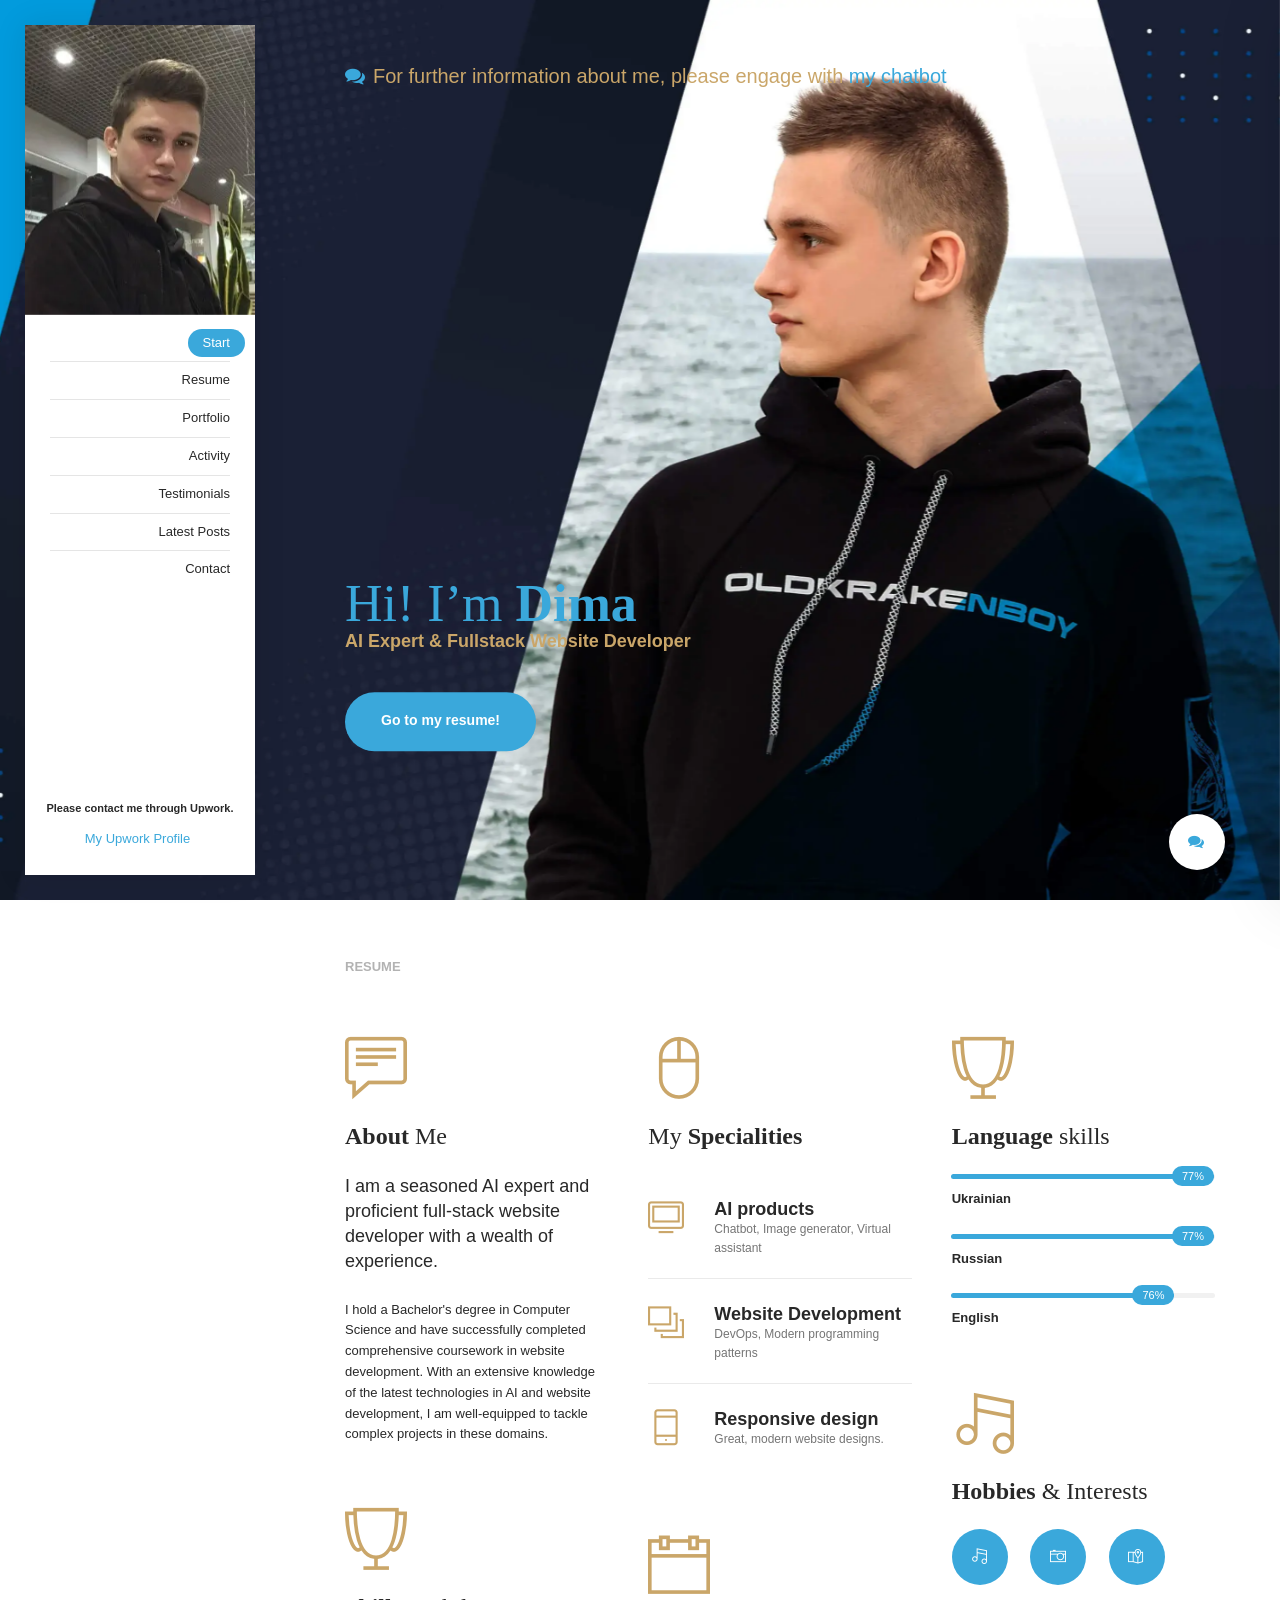
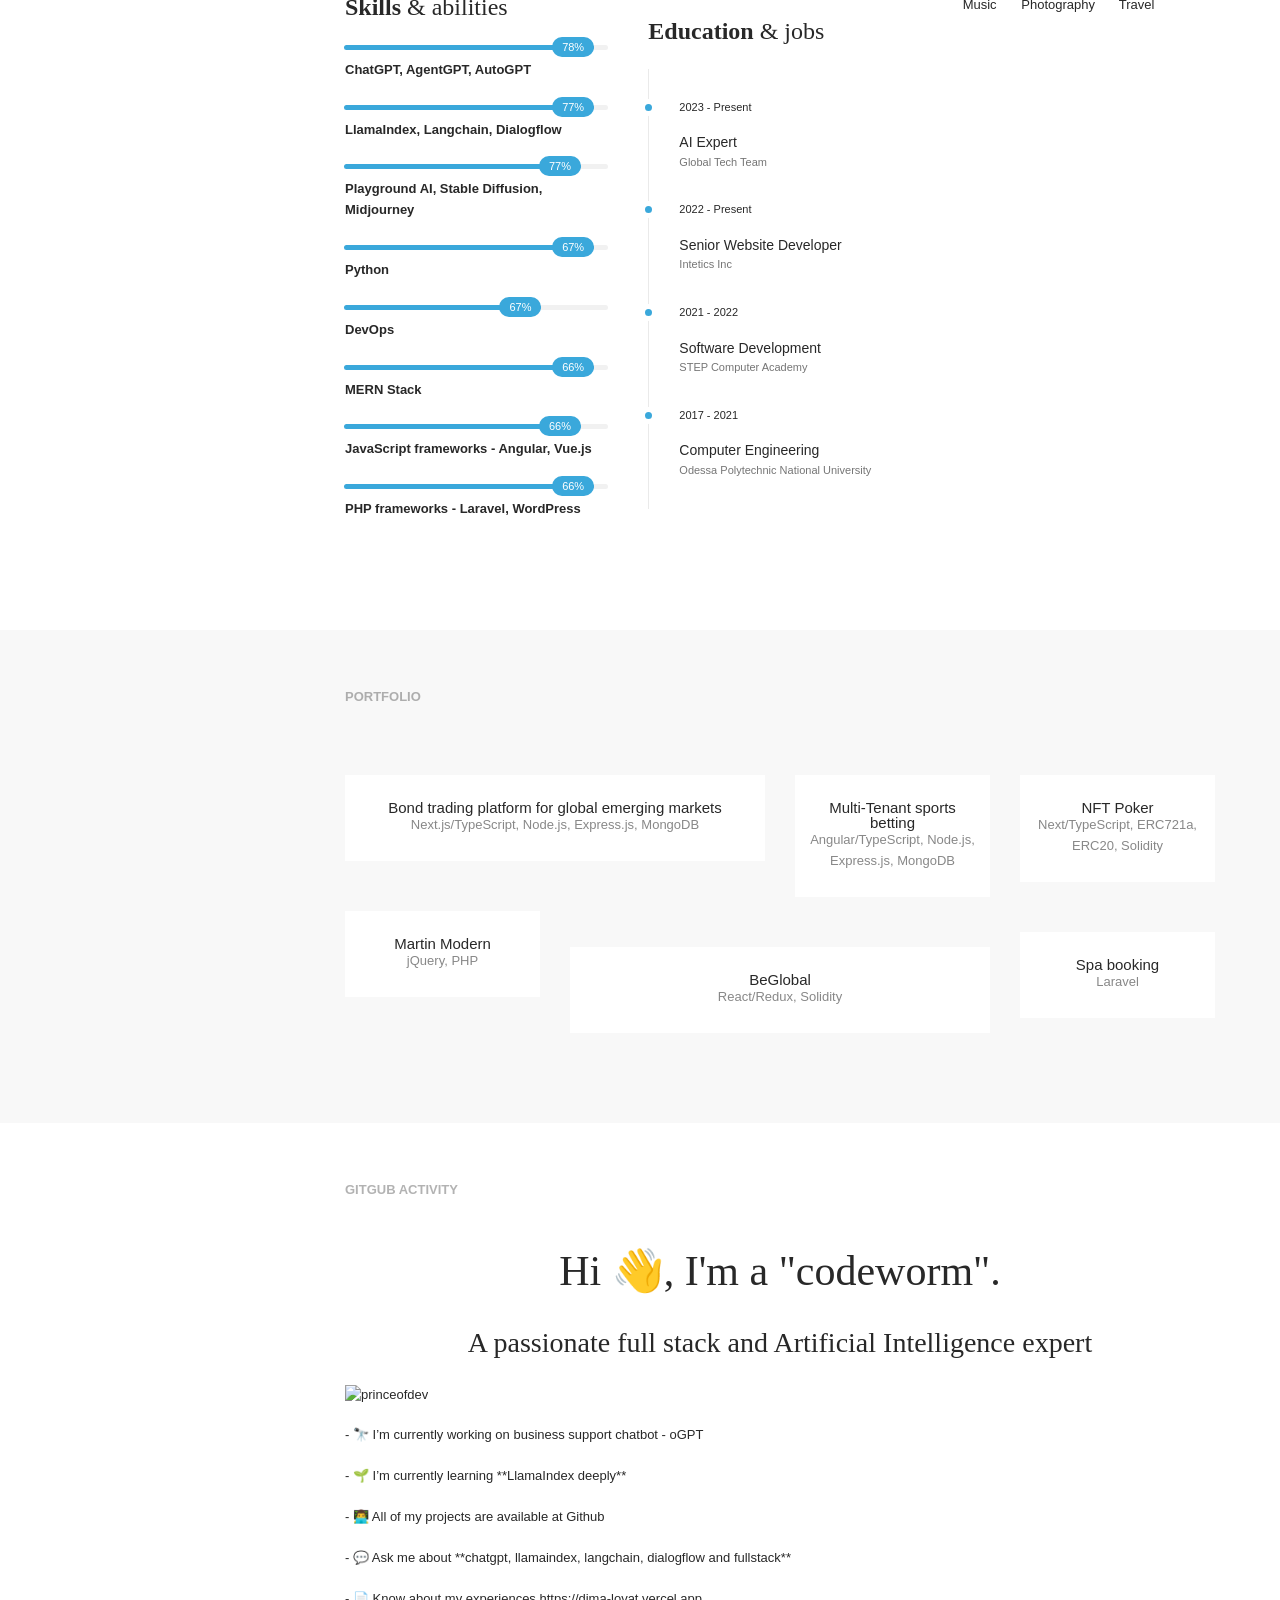
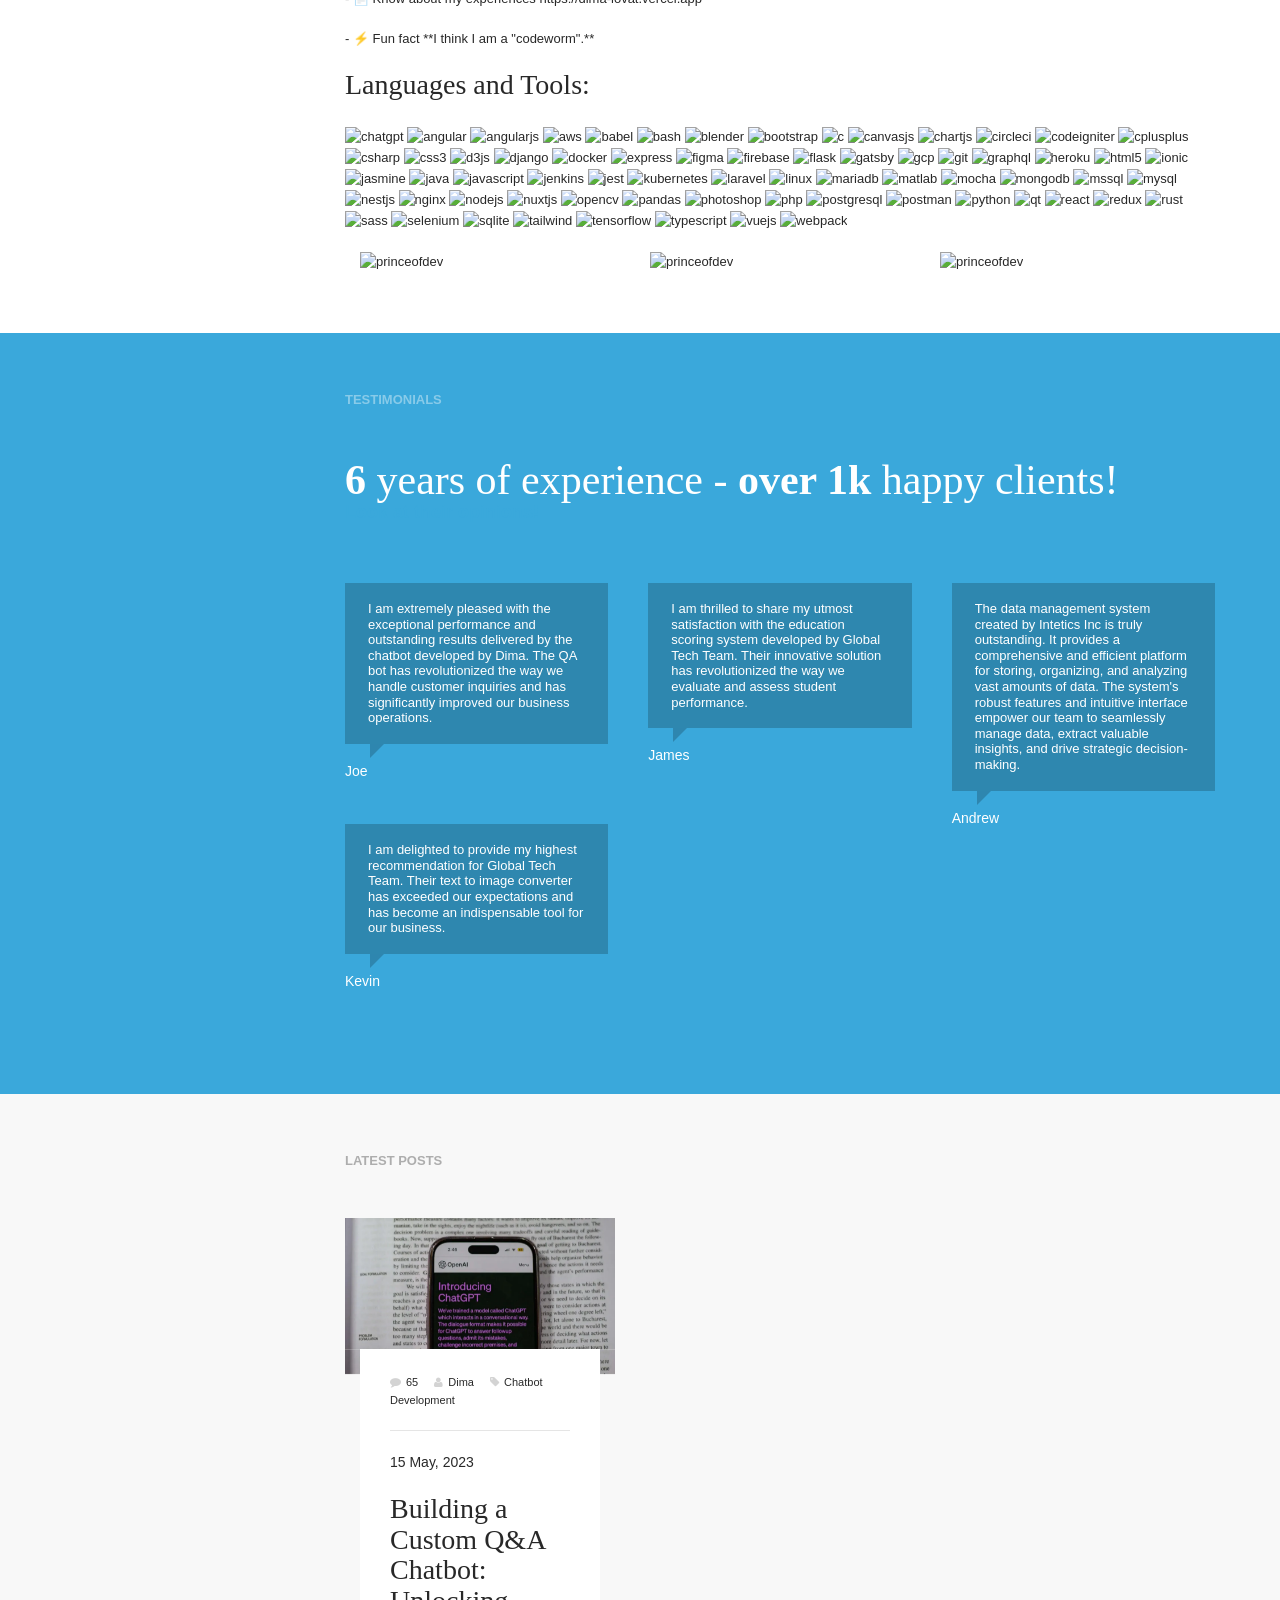
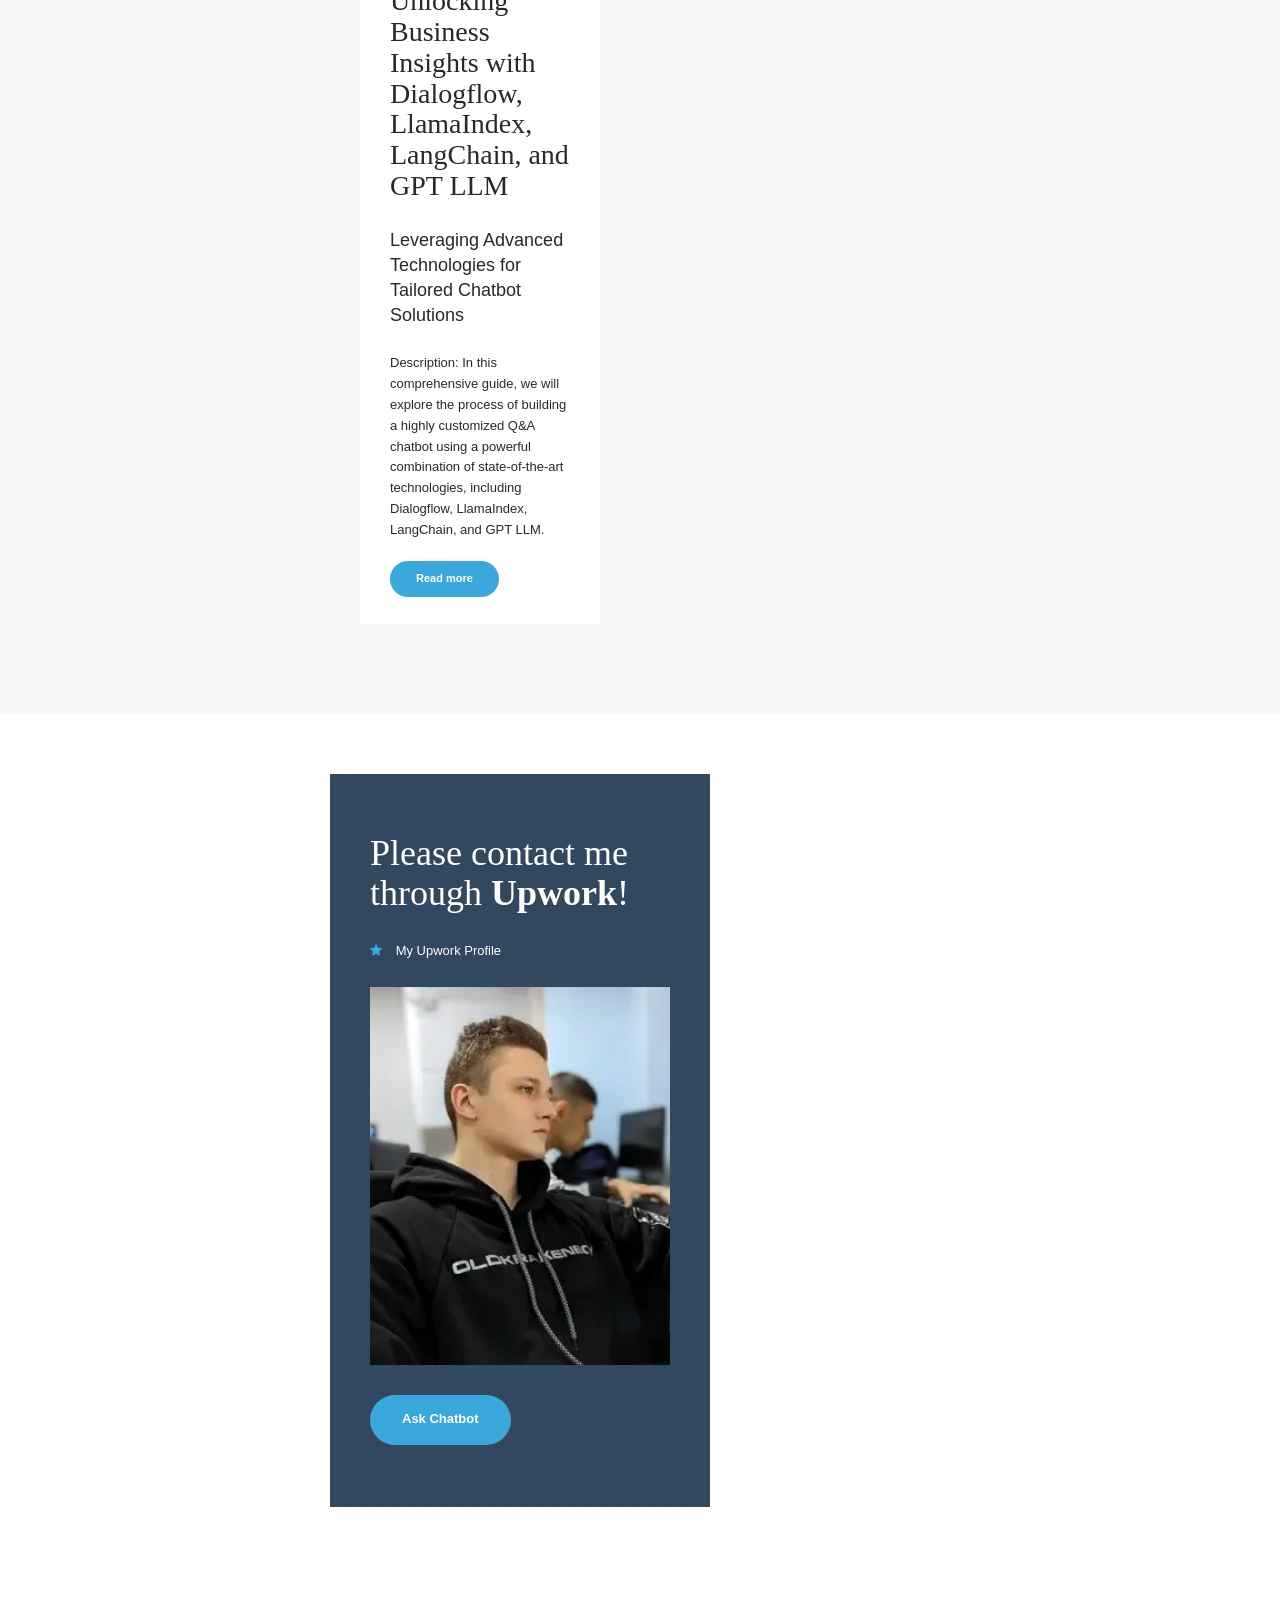
==== commit 29814ecf: "Update portfolio" ====
--- a/index.html
+++ b/index.html
@@ -33,7 +33,8 @@
                 <ul class="nav nav-vertical">
                     <li><a href="#start"><span>Start</span></a></li>
                     <li><a href="#resume"><span>Resume</span></a></li>
-                    <li><a href="#portfolio"><span>Activity</span></a></li>
+                    <li><a href="#portfolio"><span>Portfolio</span></a></li>
+                    <li><a href="#activity"><span>Activity</span></a></li>
                     <li><a href="#testimonials"><span>Testimonials</span></a></li>
                     <li><a href="#posts"><span>Latest Posts</span></a></li>
                     <li><a href="#contact"><span>Contact</span></a></li>
@@ -272,6 +273,117 @@
                 
             </section>
             <section id="portfolio" class="section bg-grey padding-v-60">
+
+                <div class="container container-wide">
+
+                    <h6 class="margin-b-50">Portfolio</h6>
+                    
+                    <div id="portfolio-list" class="row masonry"> 
+                        
+                        <div class="masonry-sizer col-lg-3 col-sm-6 col-xs-12"></div>    
+
+                        <div class="webdesign masonry-item margin-b-30 col-lg-6 col-sm-12 col-xs-12">
+                            <div class="gallery-item">
+                                <div class="item-photo">
+                                    <a href="https://cicada.io/"><img src="assets/img/projects/project-square01.webp" alt="" /></a>
+                                    <div class="item-hover bg-dark dark">
+                                        <div class="item-hover-content">
+                                            <a href="https://cicada.io/" target="_blank" class="icon icon-sm icon-hover icon-circle icon-primary"><i class="fa fa-link"></i></a>
+                                        </div>
+                                    </div>
+                                </div>
+                                <div class="item-title">
+                                    <a href="https://cicada.io/" class="title">Bond trading platform for global emerging markets</a>
+                                    <span class="caption text-muted">Next.js/TypeScript, Node.js, Express.js, MongoDB</span>
+                                </div>
+                            </div>
+                        </div>
+                        <div class="masonry-item margin-b-30 col-lg-3 col-sm-6 col-xs-12">
+                            <div class="gallery-item">
+                                <div class="item-photo">
+                                    <a href="https://metricgaming.com/"><img src="assets/img/projects/project-square02.webp" alt="" /></a>
+                                    <div class="item-hover bg-dark dark">
+                                        <div class="item-hover-content">
+                                            <a href="https://metricgaming.com/" target="_blank" class="icon icon-sm icon-hover icon-circle icon-primary"><i class="fa fa-link"></i></a>
+                                        </div>
+                                    </div>
+                                </div>
+                                <div class="item-title">
+                                    <a href="https://metricgaming.com/" class="title">Multi-Tenant sports betting</a>
+                                    <span class="caption text-muted">Angular/TypeScript, Node.js, Express.js, MongoDB</span>
+                                </div>
+                            </div>
+                        </div>
+                        <div class="masonry-item margin-b-30 col-lg-3 col-sm-6 col-xs-12">
+                            <div class="gallery-item">
+                                <div class="item-photo">
+                                    <a href="https://www.holdemheroes.com/"><img src="assets/img/projects/project-vertical01.webp" alt="" /></a>
+                                    <div class="item-hover bg-dark dark">
+                                        <div class="item-hover-content">
+                                            <a href="https://www.holdemheroes.com/" target="_blank" class="icon icon-sm icon-hover icon-circle icon-primary"><i class="fa fa-link"></i></a>
+                                        </div>
+                                    </div>
+                                </div>
+                                <div class="item-title">
+                                    <a href="https://www.holdemheroes.com/" class="title">NFT Poker</a>
+                                    <span class="caption text-muted">Next/TypeScript, ERC721a, ERC20, Solidity</span>
+                                </div>
+                            </div>
+                        </div>
+                        <div class="masonry-item margin-b-30 col-lg-3 col-sm-6 col-xs-12">
+                            <div class="gallery-item">
+                                <div class="item-photo">
+                                    <a href="https://martinmodern.com.sg/"><img src="assets/img/projects/project-vertical02.webp" alt="" /></a>
+                                    <div class="item-hover bg-dark dark">
+                                        <div class="item-hover-content">
+                                            <a href="https://martinmodern.com.sg/" target="_blank" class="icon icon-sm icon-hover icon-circle icon-primary"><i class="fa fa-link"></i></a>
+                                        </div>
+                                    </div>
+                                </div>
+                                <div class="item-title">
+                                    <a href="https://martinmodern.com.sg/" class="title">Martin Modern</a>
+                                    <span class="caption text-muted">jQuery, PHP</span>
+                                </div>
+                            </div>
+                        </div>
+                        <div class="masonry-item margin-b-30 col-lg-6 col-sm-12 col-xs-12">
+                            <div class="gallery-item">
+                                <div class="item-photo">
+                                    <a href="https://dapp.beglobal.finance/"><img src="assets/img/projects/project-horizontal01.webp" alt="" /></a>
+                                    <div class="item-hover bg-dark dark">
+                                        <div class="item-hover-content">
+                                            <a href="https://dapp.beglobal.finance/" target="_blank" class="icon icon-sm icon-hover icon-circle icon-primary"><i class="fa fa-link"></i></a>
+                                        </div>
+                                    </div>
+                                </div>
+                                <div class="item-title">
+                                    <a href="https://dapp.beglobal.finance/" class="title">BeGlobal</a>
+                                    <span class="caption text-muted">React/Redux, Solidity</span>
+                                </div>
+                            </div>
+                        </div>
+                        <div class="masonry-item margin-b-30 col-lg-3 col-sm-6 col-xs-12">
+                            <div class="gallery-item">
+                                <div class="item-photo">
+                                    <a href="https://ubooktoday.com/"><img src="assets/img/projects/project-square03.webp" alt="" /></a>
+                                    <div class="item-hover bg-dark dark">
+                                        <div class="item-hover-content">
+                                            <a href="https://ubooktoday.com/" target="_blank" class="icon icon-sm icon-hover icon-circle icon-primary"><i class="fa fa-link"></i></a>
+                                        </div>
+                                    </div>
+                                </div>
+                                <div class="item-title">
+                                    <a href="https://ubooktoday.com/" class="title">Spa booking</a>
+                                    <span class="caption text-muted">Laravel</span>
+                                </div>
+                            </div>
+                        </div>
+                    </div>    
+
+                </div>
+                
+            </section>
+            <section id="activity" class="section padding-v-60">
                 <div id="github-container" class="container container-wide">
                     
                 </div>
@@ -414,7 +526,8 @@
                 <ul class="nav nav-vertical">
                     <li><a href="#start"><span>Start</span></a></li>
                     <li><a href="#resume"><span>Resume</span></a></li>
-                    <li><a href="#portfolio"><span>Activity</span></a></li>
+                    <li><a href="#portfolio"><span>Portfolio</span></a></li>
+                    <li><a href="#activity"><span>Activity</span></a></li>
                     <li><a href="#testimonials"><span>Testimonials</span></a></li>
                     <li><a href="#posts"><span>Latest Posts</span></a></li>
                     <li><a href="#contact"><span>Contact</span></a></li>
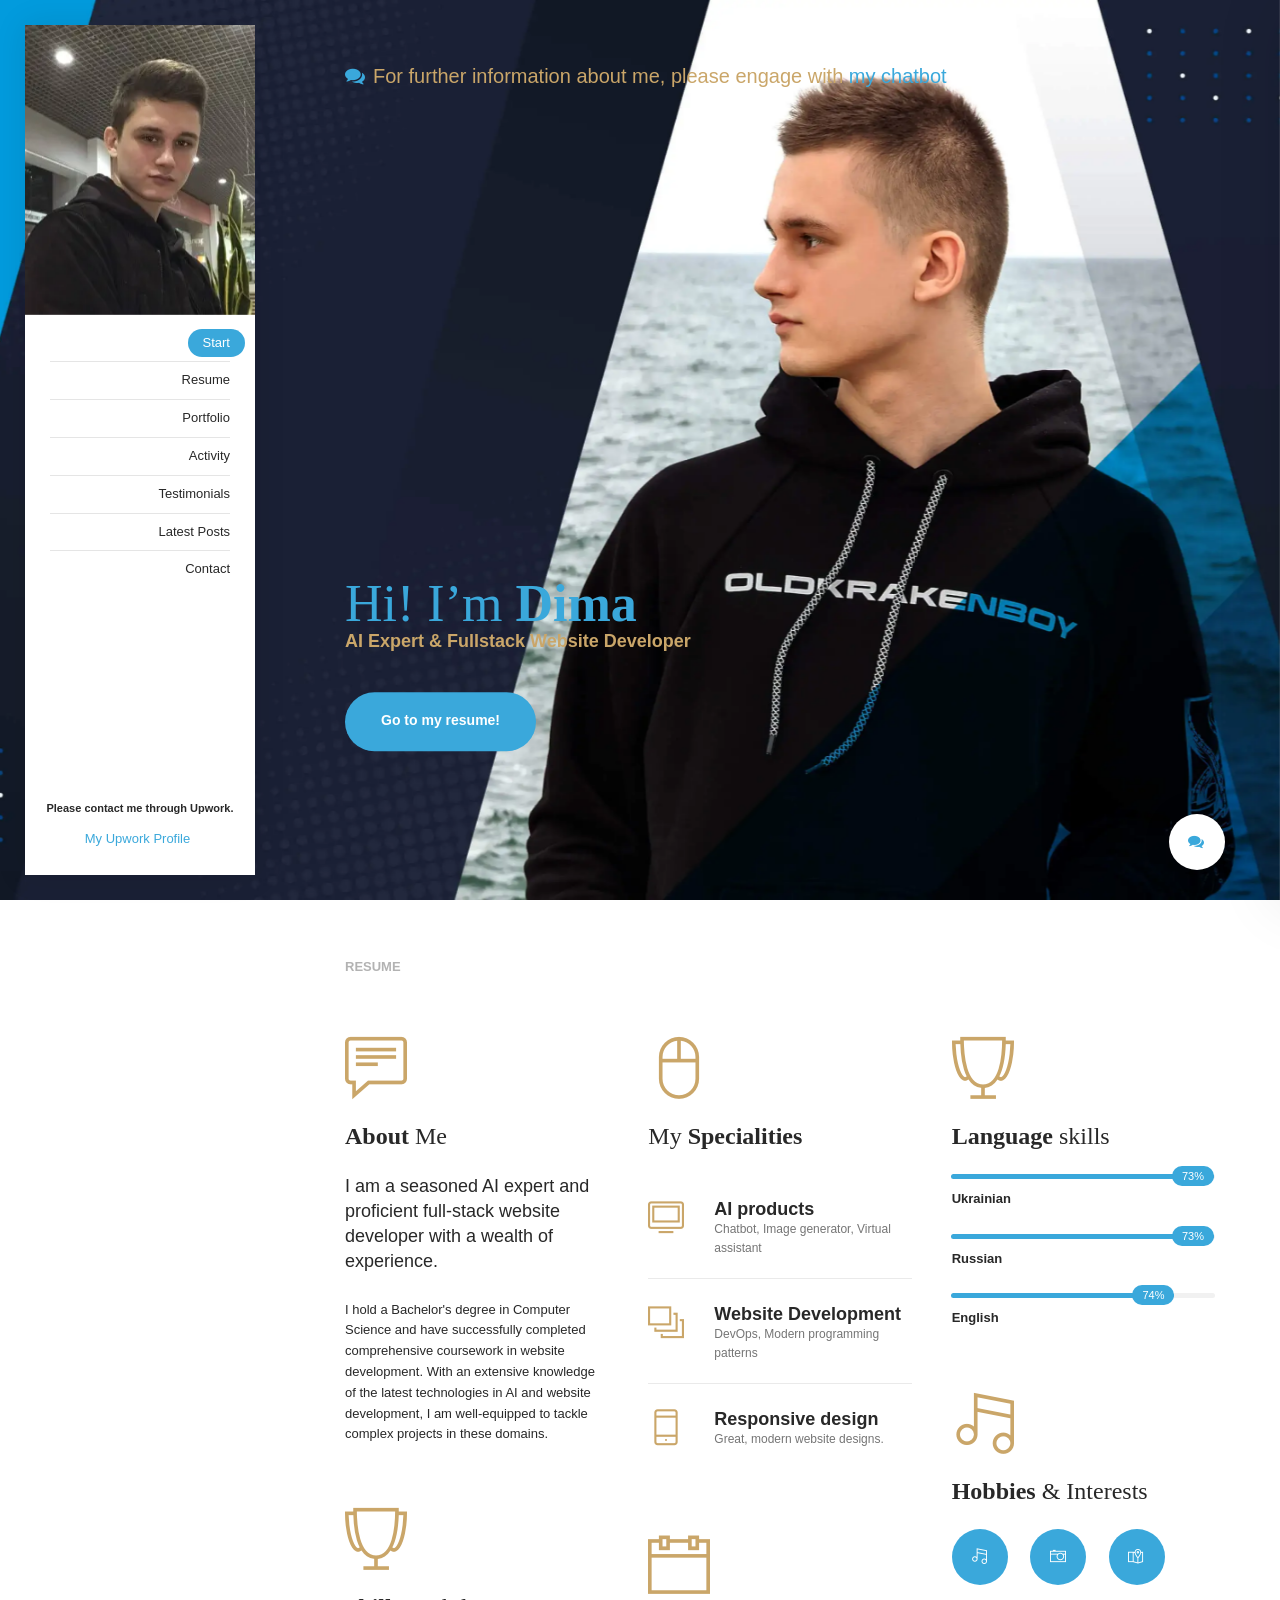
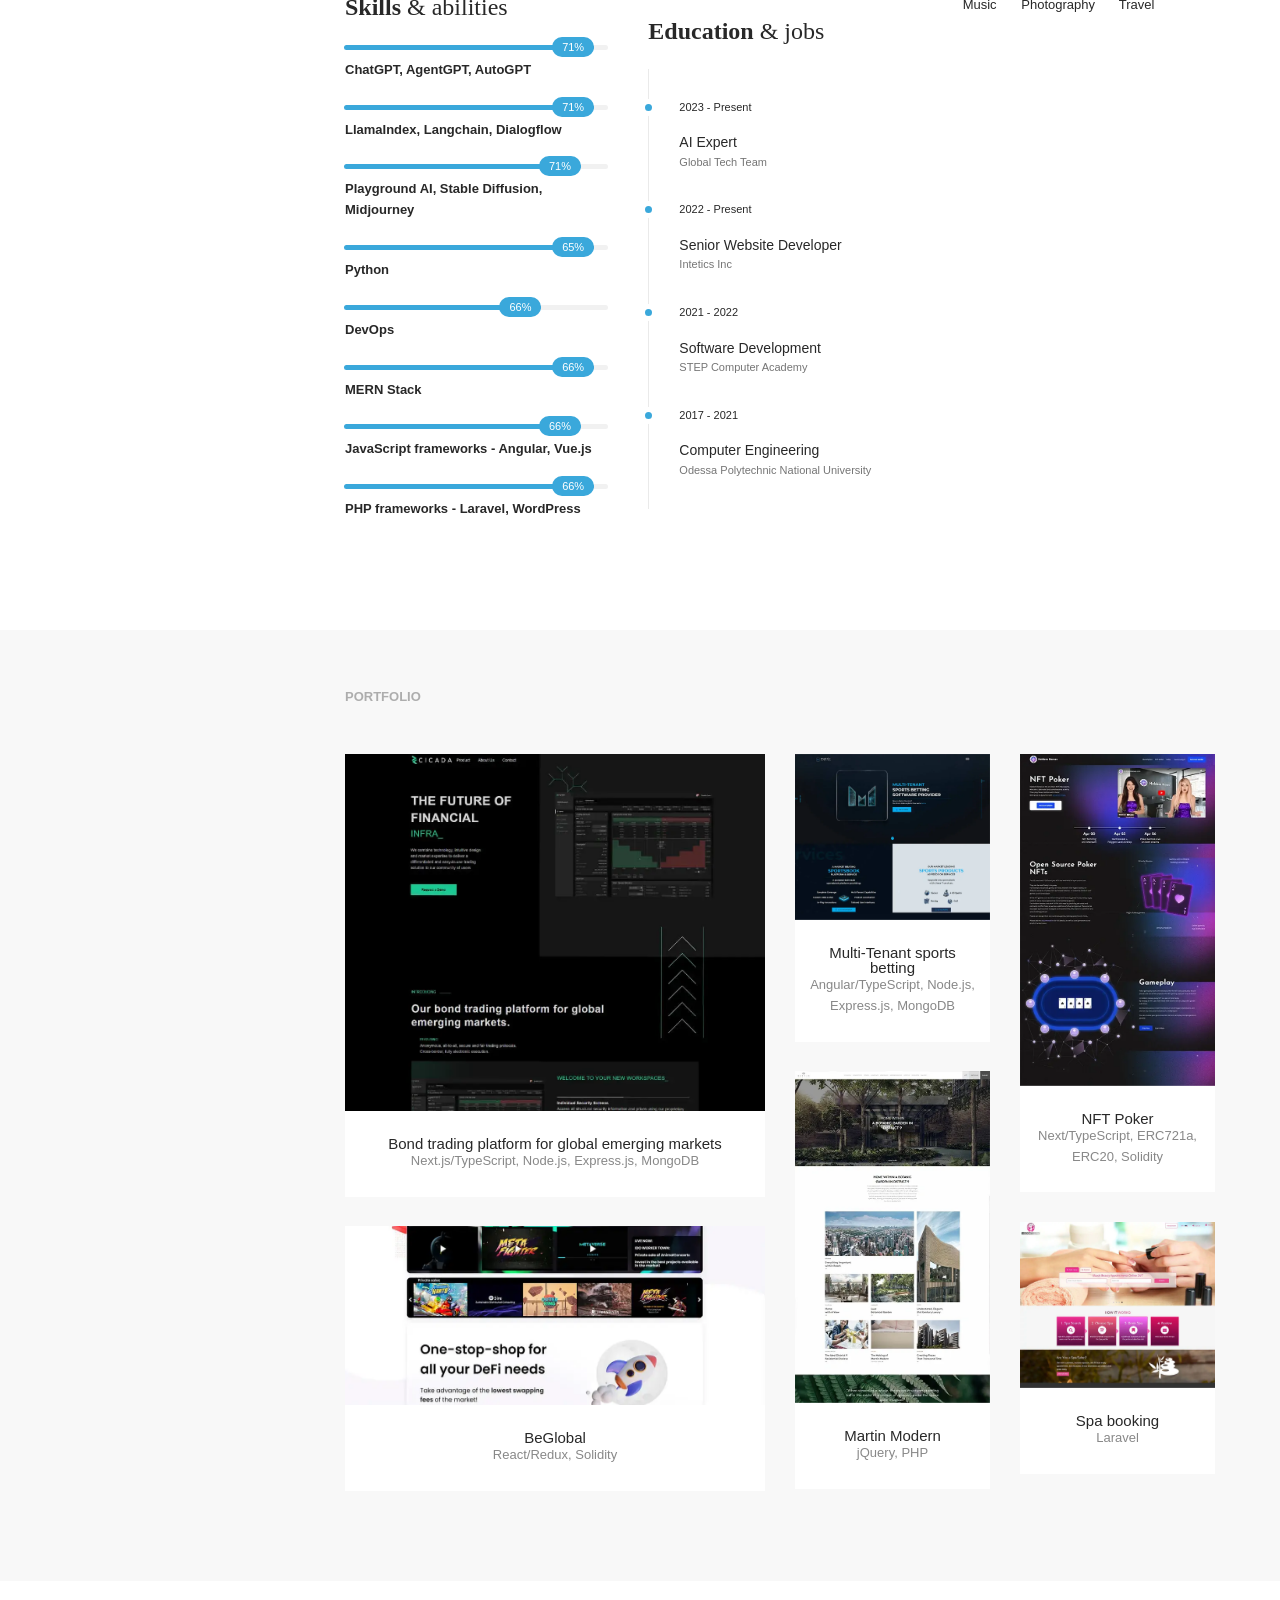
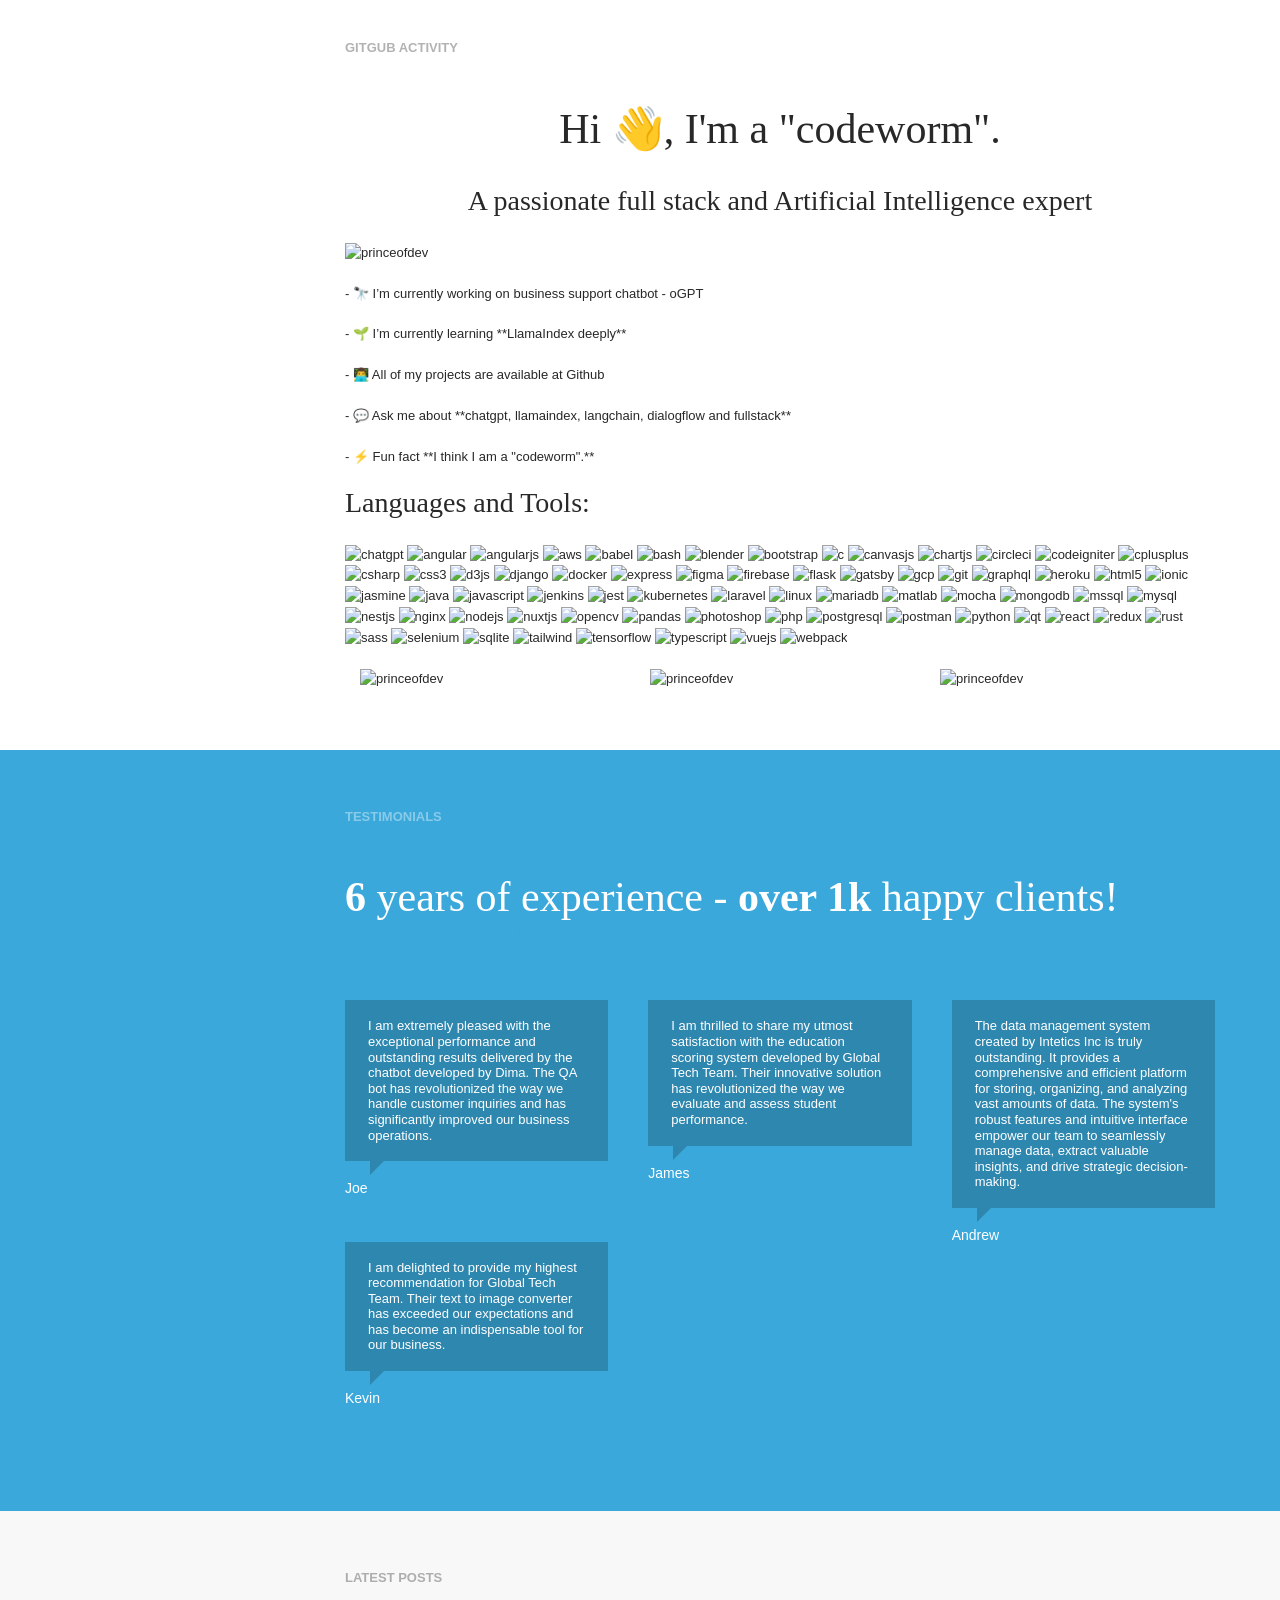
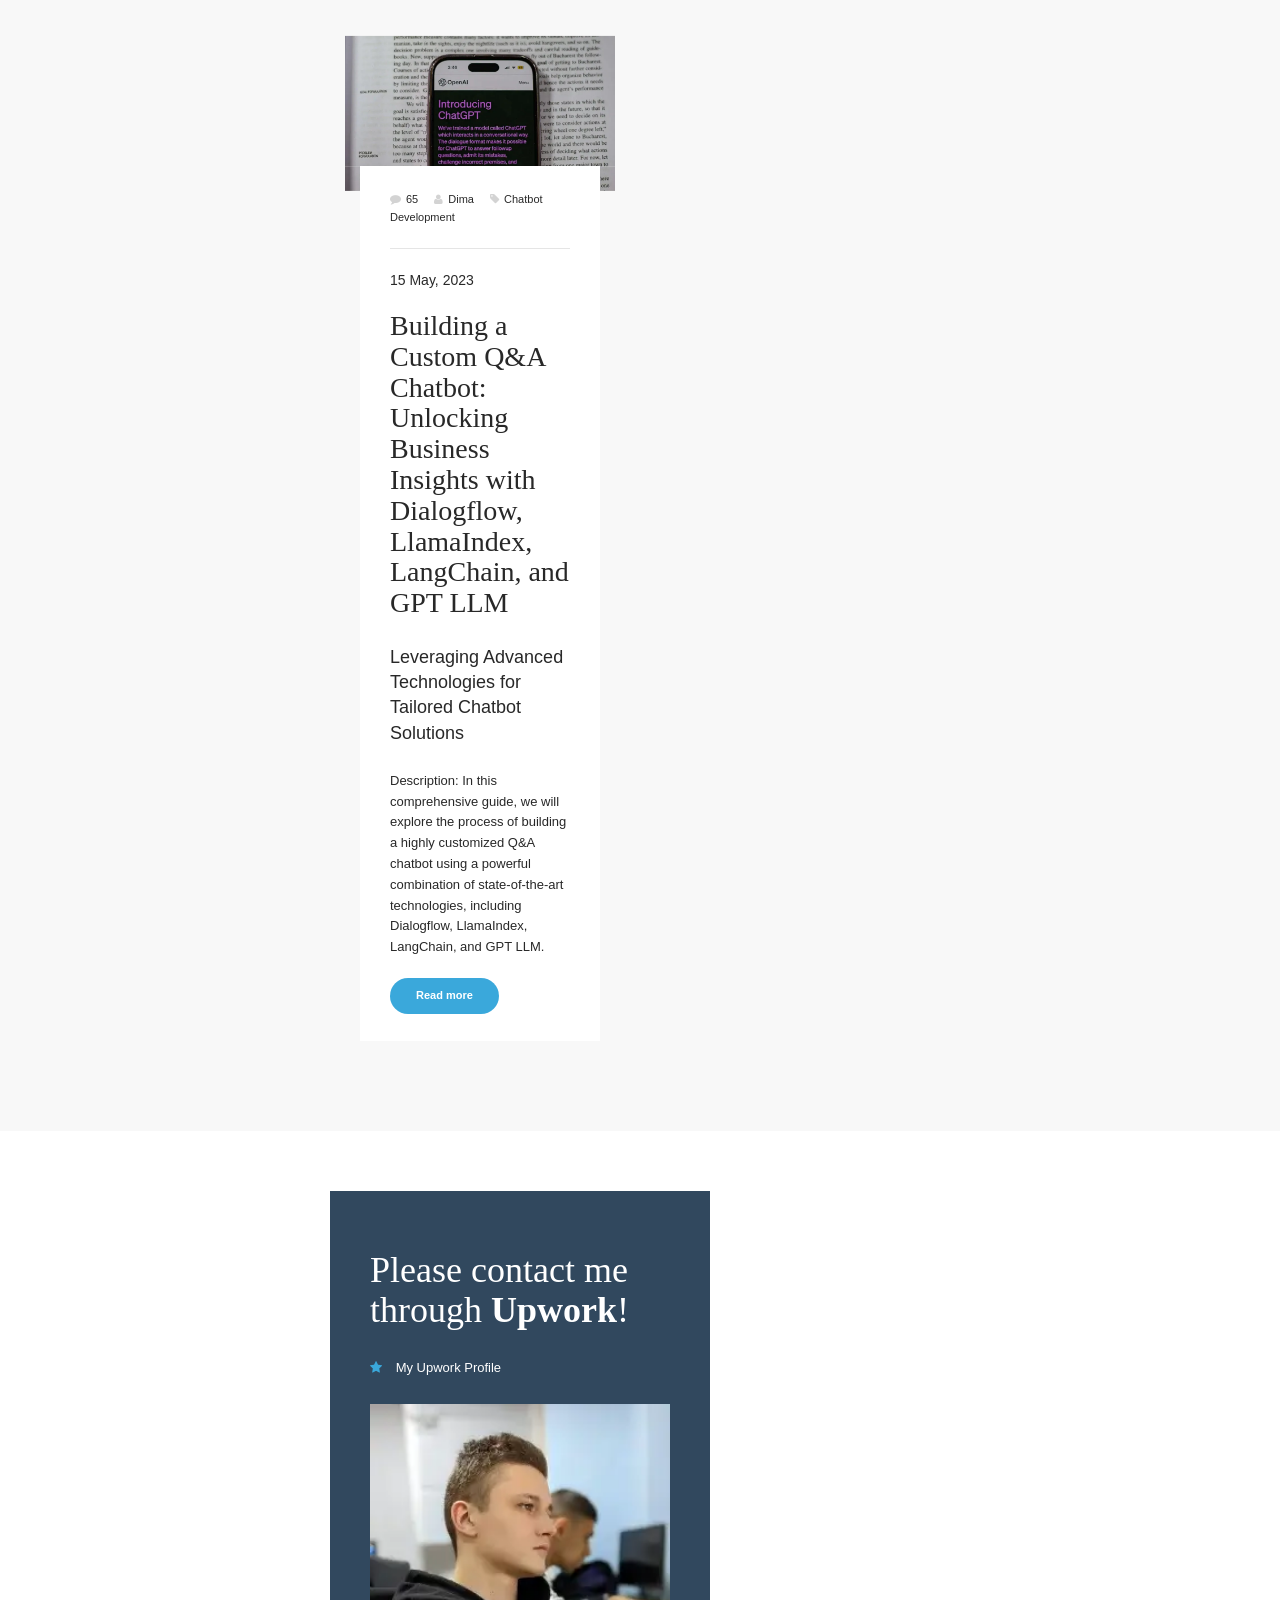
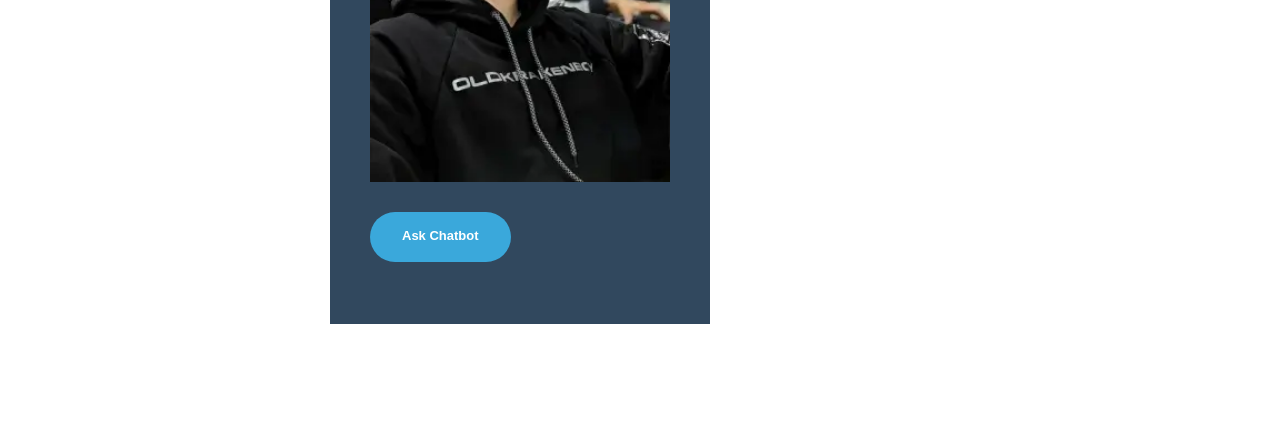
==== commit 9feaba72: "Update index.html" ====
--- a/index.html
+++ b/index.html
@@ -578,8 +578,6 @@
 
                             <p>- 💬 Ask me about **chatgpt, llamaindex, langchain, dialogflow and fullstack**</p>
 
-                            <p>- 📄 Know about my experiences <a href="https://dima-lovat.vercel.app">https://dima-lovat.vercel.app</a></p>
-
                             <p>- ⚡ Fun fact **I think I am a "codeworm".**</p>
 
                             <h3 align="left">Languages and Tools:</h3>
